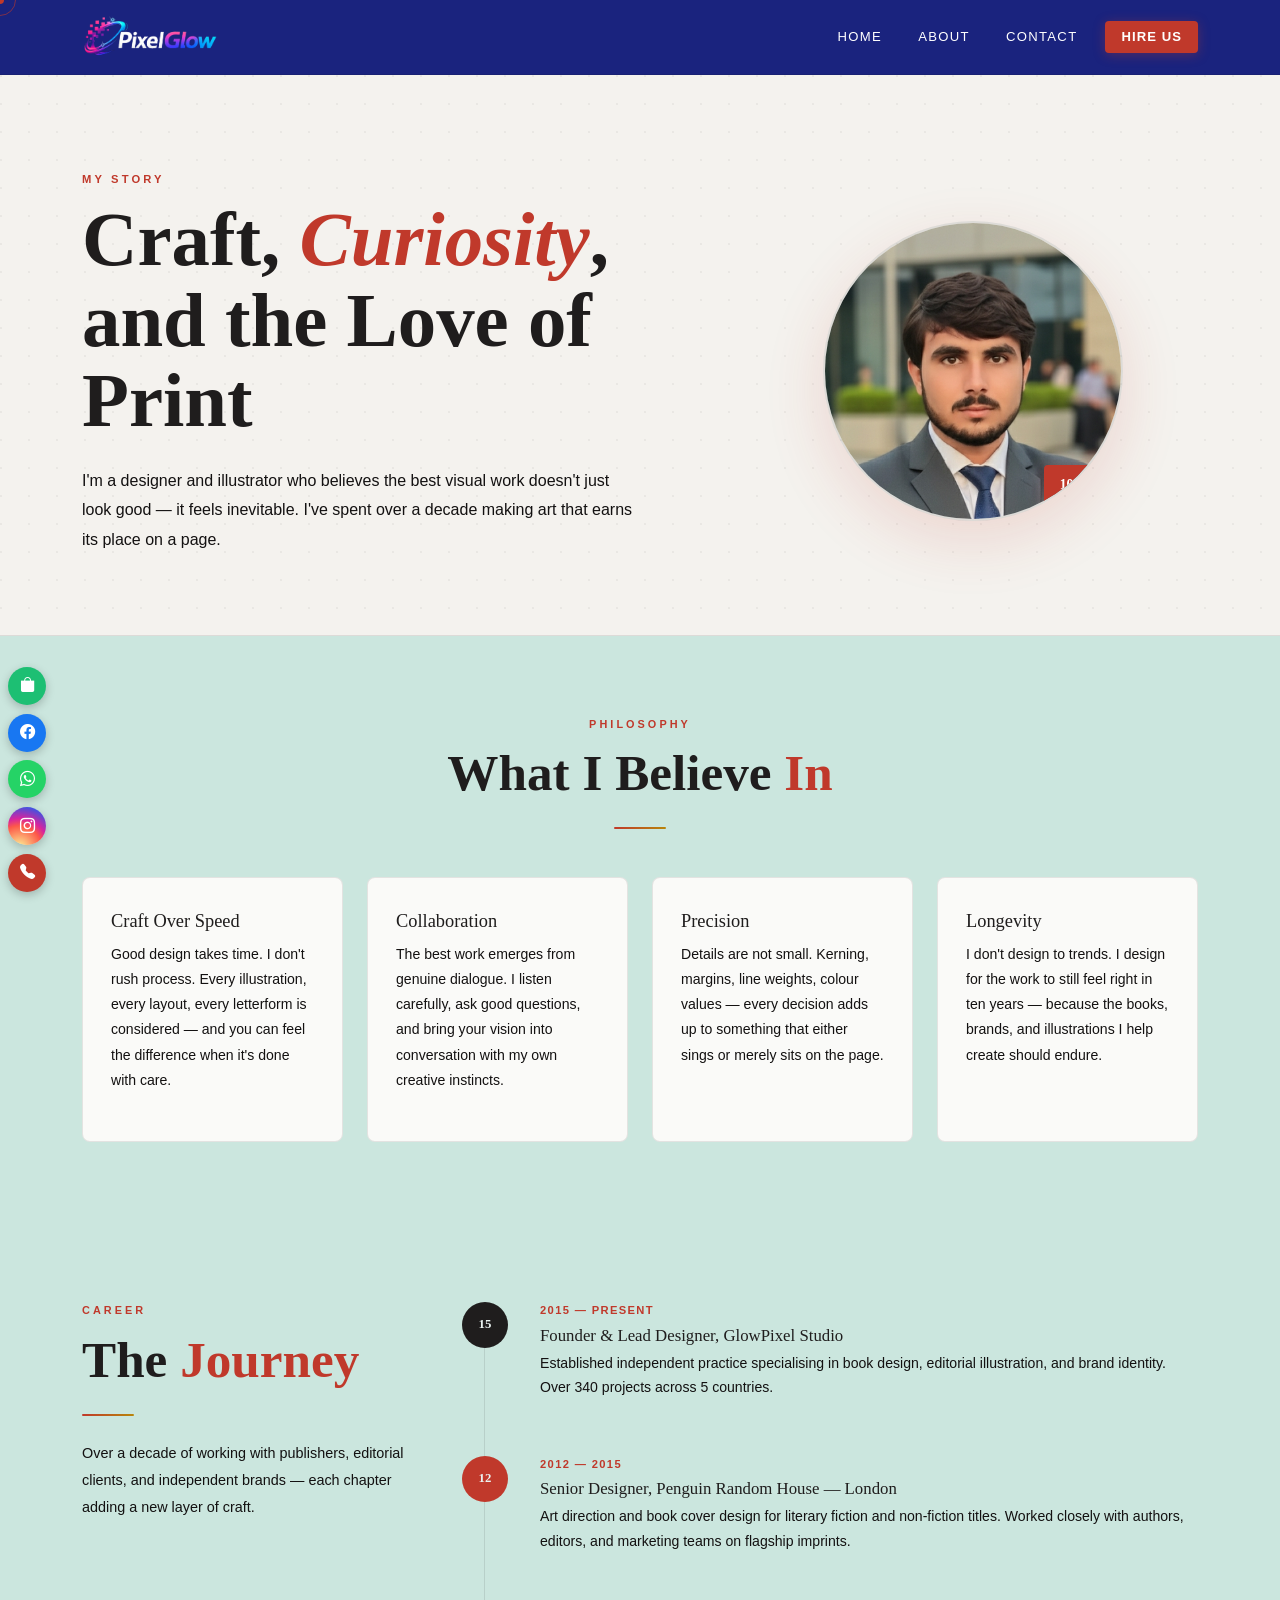
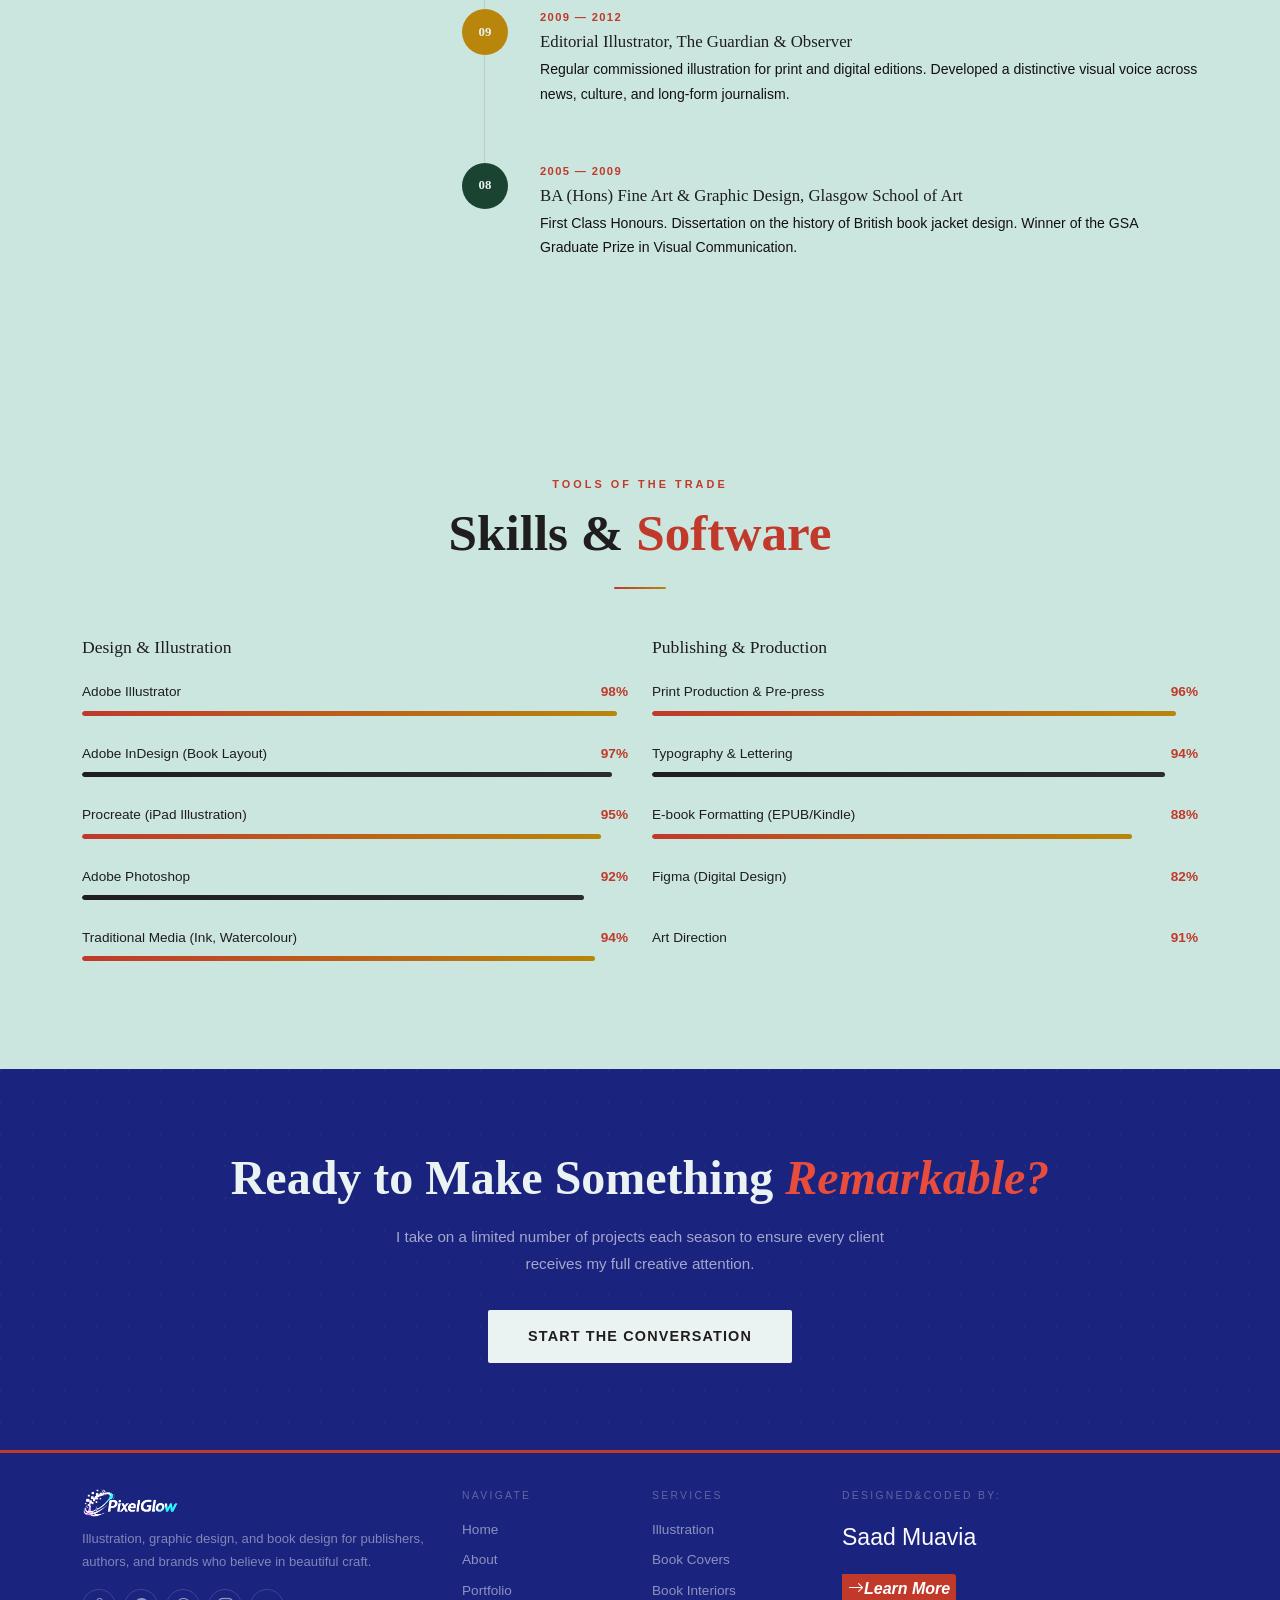
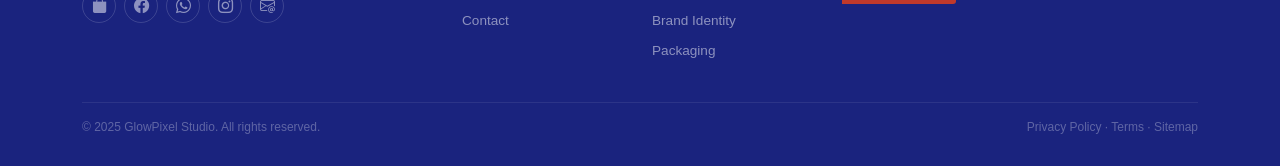
==== html/about.html @ 3fc1ac42 "final links" ====
<!DOCTYPE html>
<html lang="en">
  <head>
  <meta charset="UTF-8" />
  <meta name="viewport" content="width=device-width, initial-scale=1.0" />

  <!-- Primary SEO -->
  <title>GlowPixel — Graphic Designer & Book Designer | Fiverr & Freelance</title>
  <meta name="description" content="Professional graphic designer and book designer specialising in editorial illustration, brand identity, and book layouts. Available on Fiverr. Contact via WhatsApp or Instagram." />
  <meta name="keywords" content="graphic designer, book designer, editorial illustration, brand identity, fiverr designer, book layout, cover design, freelance designer" />
  <meta name="robots" content="index, follow" />
  <meta name="author" content="GlowPixel" />
  <link rel="canonical" href="https://yoursite.com/" />

  <!-- Open Graph (Facebook, WhatsApp link preview) -->
  <meta property="og:type" content="website" />
  <meta property="og:url" content="https://yoursite.com/" />
  <meta property="og:title" content="GlowPixel — Graphic Designer & Book Designer" />
  <meta property="og:description" content="Professional graphic designer and book designer. Editorial illustration, brand identity, and book layouts. Available on Fiverr." />
  <meta property="og:image" content="https://yoursite.com/assets/og-cover.jpg" />
  <meta property="og:image:width" content="1200" />
  <meta property="og:image:height" content="630" />
  <meta property="og:site_name" content="GlowPixel" />
  <meta property="og:locale" content="en_US" />

  <!-- Twitter Card -->
  <meta name="twitter:card" content="summary_large_image" />
  <meta name="twitter:title" content="GlowPixel — Graphic Designer & Book Designer" />
  <meta name="twitter:description" content="Professional graphic designer and book designer. Editorial illustration, brand identity, and book layouts." />
  <meta name="twitter:image" content="https://yoursite.com/assets/og-cover.jpg" />

  <!-- Schema.org Structured Data (Google rich results) -->
  <script type="application/ld+json">
  {
    "@context": "https://schema.org",
    "@type": "ProfessionalService",
    "name": "GlowPixel",
    "description": "Professional graphic designer and book designer specialising in editorial illustration, brand identity, and book layouts.",
    "url": "https://yoursite.com",
    "image": "https://pixelglow.pk/images/logo.png",
    "priceRange": "$$",
    "contactPoint": [
      {
        "@type": "ContactPoint",
        "contactType": "customer support",
        "email": "your@gmail.com",
        "availableLanguage": "English"
      }
    ],
    "sameAs": [
      "https://www.facebook.com/share/1E2JKWezAz/",
      "https://www.instagram.com/pixel_glow72?igsh=eGMzNWhwYndlb2x1",
      "https://www.fiverr.com/s/pd7oVdY"
    ]
  }
  </script>

  
  <!-- Security Headers -->
  <meta http-equiv="Content-Security-Policy" content="default-src 'self'; script-src 'self' 'unsafe-inline' https://cdn.jsdelivr.net https://unpkg.com; style-src 'self' 'unsafe-inline' https://cdn.jsdelivr.net https://unpkg.com https://fonts.googleapis.com; font-src 'self' https://fonts.gstatic.com https://cdn.jsdelivr.net; img-src 'self' data:; connect-src 'self'; frame-ancestors 'none';"/>
  <meta http-equiv="X-Content-Type-Options" content="nosniff"/>
  <meta http-equiv="X-Frame-Options" content="DENY"/>
  <meta http-equiv="Referrer-Policy" content="strict-origin-when-cross-origin"/>
  <!-- Bootstrap 5 -->
  <link href="https://cdn.jsdelivr.net/npm/bootstrap@5.3.3/dist/css/bootstrap.min.css" rel="stylesheet"/>
  <!-- AOS -->
  <link href="https://unpkg.com/aos@2.3.4/dist/aos.css" rel="stylesheet"/>
  <!-- Google Fonts -->
  <link href="https://fonts.googleapis.com/css2?family=Playfair+Display:ital,wght@0,400;0,700;0,900;1,400;1,700&family=DM+Serif+Display:ital@0;1&family=Inter:wght@300;400;500;600&display=swap" rel="stylesheet"/>
  <!-- Bootstrap Icons -->
  <link href="https://cdn.jsdelivr.net/npm/bootstrap-icons@1.11.3/font/bootstrap-icons.css" rel="stylesheet"/>
  <!-- GlowPixel Styles -->
  <link rel="stylesheet" href="../css/style.css"/>
</head>
<body>

<div class="scroll-progress" id="scrollProgress"></div>
<div class="cursor" id="cursor"></div>
<div class="cursor-ring" id="cursorRing"></div>

<!-- NAVBAR -->
<nav class="navbar navbar-expand-lg">
  <div class="container">
    <a class="navbar-brand" href="../index.html">
      <img src="../images/logo.png" alt="GlowPixel Logo"/>
      
    </a>
    <button class="navbar-toggler border-0" type="button" data-bs-toggle="collapse" data-bs-target="#navMenu">
     <span style="color:white;font-size:1.4rem;background-color:red;border-radius:100px;padding:4px 8px;display:inline-flex;align-items:center;"><i class="bi bi-list"></i></span>
    </button>
    <div class="collapse navbar-collapse" id="navMenu">
      <ul class="navbar-nav ms-auto align-items-center gap-1">
        <li class="nav-item"><a class="nav-link" href="../index.html">Home</a></li>
        <li class="nav-item"><a class="nav-link" href="about.html">About</a></li>
        <li class="nav-item"><a class="nav-link" href="contact.html">Contact</a></li>
        <li class="nav-item ms-2"><a class="nav-link nav-cta" href="contact.html">Hire Us</a></li>
      </ul>
    </div>
  </div>
</nav>

<!-- PAGE HERO -->
<div class="page-hero">
  <div class="page-hero-texture"></div>
  <div class="container position-relative">
    <div class="row align-items-center gy-4">
      <div class="col-lg-7" data-aos="fade-right">
        <p class="page-hero-eyebrow">My Story</p>
        <h1 class="page-hero-title mb-4">
          Craft, <em>Curiosity</em>,<br>and the Love of Print
        </h1>
        <p class="page-hero-sub">
          I'm a designer and illustrator who believes the best visual work doesn't just look good — it feels inevitable. I've spent over a decade making art that earns its place on a page.
        </p>
      </div>
      <div class="col-lg-5 d-flex justify-content-center" data-aos="fade-left">
        <div style="width:300px;height:300px;border-radius:50%;overflow:hidden;border:2px solid var(--border);position:relative;box-shadow:0 20px 60px rgba(192,57,43,.15);">
          <img src="../images/founder.jpeg" alt="Portrait of the GlowPixel founder" style="width:100%;height:100%;object-fit:cover;"/>
          <div style="position:absolute;bottom:14px;right:-12px;background:var(--red-vivid);color:#fff;padding:.6rem 1rem;border-radius:4px;font-family:'Playfair Display',serif;font-weight:700;font-size:.85rem;box-shadow:0 4px 20px rgba(192,57,43,.25);">
            10+ Years
          </div>
        </div>
      </div>
    </div>
  </div>
</div>


<!-- CORE VALUES -->
<section style="padding:5rem 0;background:var(--paper-tint);">
  <div class="container">
    <div class="text-center mb-5" data-aos="fade-up">
      <p class="section-eyebrow">Philosophy</p>
      <h2 class="section-title">What I Believe <span>In</span></h2>
      <div class="divider-line mx-auto"></div>
    </div>
    <div class="row g-4">
      <div class="col-md-6 col-lg-3" data-aos="fade-up" data-aos-delay="0">
        <div class="values-card">
         
          <h4>Craft Over Speed</h4>
          <p>Good design takes time. I don't rush process. Every illustration, every layout, every letterform is considered — and you can feel the difference when it's done with care.</p>
        </div>
      </div>
      <div class="col-md-6 col-lg-3" data-aos="fade-up" data-aos-delay="100">
        <div class="values-card">
         
          <h4>Collaboration</h4>
          <p>The best work emerges from genuine dialogue. I listen carefully, ask good questions, and bring your vision into conversation with my own creative instincts.</p>
        </div>
      </div>
      <div class="col-md-6 col-lg-3" data-aos="fade-up" data-aos-delay="200">
        <div class="values-card">
        
          <h4>Precision</h4>
          <p>Details are not small. Kerning, margins, line weights, colour values — every decision adds up to something that either sings or merely sits on the page.</p>
        </div>
      </div>
      <div class="col-md-6 col-lg-3" data-aos="fade-up" data-aos-delay="300">
        <div class="values-card">
         
          <h4>Longevity</h4>
          <p>I don't design to trends. I design for the work to still feel right in ten years — because the books, brands, and illustrations I help create should endure.</p>
        </div>
      </div>
    </div>
  </div>
</section>

<!-- CAREER TIMELINE -->
<section style="padding:5rem 0;background:var(--paper);">
  <div class="container">
    <div class="row">
      <div class="col-lg-4 mb-5 mb-lg-0" data-aos="fade-right">
        <p class="section-eyebrow">Career</p>
        <h2 class="section-title">The <span>Journey</span></h2>
        <div class="divider-line"></div>
        <p style="color:var(--muted);line-height:1.9;font-size:.9rem;">
          Over a decade of working with publishers, editorial clients, and independent brands — each chapter adding a new layer of craft.
        </p>
      </div>
      <div class="col-lg-8" data-aos="fade-left">
        <div class="timeline-item">
          <div class="timeline-dot">15</div>
          <div class="timeline-content">
            <div class="timeline-year">2015 — Present</div>
            <h5>Founder & Lead Designer, GlowPixel Studio</h5>
            <p>Established independent practice specialising in book design, editorial illustration, and brand identity. Over 340 projects across 5 countries.</p>
          </div>
        </div>
        <div class="timeline-item">
          <div class="timeline-dot" style="background:var(--red-vivid);">12</div>
          <div class="timeline-content">
            <div class="timeline-year">2012 — 2015</div>
            <h5>Senior Designer, Penguin Random House — London</h5>
            <p>Art direction and book cover design for literary fiction and non-fiction titles. Worked closely with authors, editors, and marketing teams on flagship imprints.</p>
          </div>
        </div>
        <div class="timeline-item">
          <div class="timeline-dot" style="background:var(--gold);">09</div>
          <div class="timeline-content">
            <div class="timeline-year">2009 — 2012</div>
            <h5>Editorial Illustrator, The Guardian & Observer</h5>
            <p>Regular commissioned illustration for print and digital editions. Developed a distinctive visual voice across news, culture, and long-form journalism.</p>
          </div>
        </div>
        <div class="timeline-item">
          <div class="timeline-dot" style="background:#1B4332;">08</div>
          <div class="timeline-content">
            <div class="timeline-year">2005 — 2009</div>
            <h5>BA (Hons) Fine Art & Graphic Design, Glasgow School of Art</h5>
            <p>First Class Honours. Dissertation on the history of British book jacket design. Winner of the GSA Graduate Prize in Visual Communication.</p>
          </div>
        </div>
      </div>
    </div>
  </div>
</section>

<!-- TOOLS & SOFTWARE -->
<section style="padding:5rem 0;background:var(--paper-tint);">
  <div class="container">
    <div class="text-center mb-5" data-aos="fade-up">
      <p class="section-eyebrow">Tools of the Trade</p>
      <h2 class="section-title">Skills & <span>Software</span></h2>
      <div class="divider-line mx-auto"></div>
    </div>
    <div class="row gy-5">
      <div class="col-lg-6" data-aos="fade-right">
        <h5 style="font-family:'Playfair Display',serif;color:var(--ink);margin-bottom:1.5rem;font-size:1.1rem;">Design & Illustration</h5>
        <div class="skill-row">
          <div class="skill-label"><span>Adobe Illustrator</span><span>98%</span></div>
          <div class="skill-track"><div class="skill-fill red" data-width="98"></div></div>
        </div>
        <div class="skill-row">
          <div class="skill-label"><span>Adobe InDesign (Book Layout)</span><span>97%</span></div>
          <div class="skill-track"><div class="skill-fill" data-width="97"></div></div>
        </div>
        <div class="skill-row">
          <div class="skill-label"><span>Procreate (iPad Illustration)</span><span>95%</span></div>
          <div class="skill-track"><div class="skill-fill red" data-width="95"></div></div>
        </div>
        <div class="skill-row">
          <div class="skill-label"><span>Adobe Photoshop</span><span>92%</span></div>
          <div class="skill-track"><div class="skill-fill" data-width="92"></div></div>
        </div>
        <div class="skill-row">
          <div class="skill-label"><span>Traditional Media (Ink, Watercolour)</span><span>94%</span></div>
          <div class="skill-track"><div class="skill-fill red" data-width="94"></div></div>
        </div>
      </div>
      <div class="col-lg-6" data-aos="fade-left">
        <h5 style="font-family:'Playfair Display',serif;color:var(--ink);margin-bottom:1.5rem;font-size:1.1rem;">Publishing & Production</h5>
        <div class="skill-row">
          <div class="skill-label"><span>Print Production & Pre-press</span><span>96%</span></div>
          <div class="skill-track"><div class="skill-fill red" data-width="96"></div></div>
        </div>
        <div class="skill-row">
          <div class="skill-label"><span>Typography & Lettering</span><span>94%</span></div>
          <div class="skill-track"><div class="skill-fill" data-width="94"></div></div>
        </div>
        <div class="skill-row">
          <div class="skill-label"><span>E-book Formatting (EPUB/Kindle)</span><span>88%</span></div>
          <div class="skill-track"><div class="skill-fill red" data-width="88"></div></div>
        </div>
        <div class="skill-row">
          <div class="skill-label"><span>Figma (Digital Design)</span><span>82%</span></div>
          <div class="skill-track"><div class="skill-fill" data-width="82"></div></div>
        </div>
        <div class="skill-row">
          <div class="skill-label"><span>Art Direction</span><span>91%</span></div>
          <div class="skill-track"><div class="skill-fill red" data-width="91"></div></div>
        </div>
      </div>
    </div>
  </div>
</section>



<!-- CTA -->
<div id="cta-band" data-aos="fade-in">
  <div class="container position-relative">
    <h2 class="cta-title mb-3">Ready to Make Something <em>Remarkable?</em></h2>
    <p style="color:rgba(255,255,255,.6);max-width:500px;margin:0 auto 2rem;font-size:.95rem;line-height:1.8;">I take on a limited number of projects each season to ensure every client receives my full creative attention.</p>
    <a href="contact.html" class="btn-cta-white">Start the Conversation</a>
  </div>
</div>

 <!-- FOOTER -->
<footer>
  <div class="container">
    <div class="row gy-5">
      <div class="col-lg-4">
        <div class="footer-brand">
          <img src="../images/logo.png" alt="GlowPixel"/>
          <span style="font-family:'Playfair Display',serif;font-size:1.4rem;color:var(--paper);"></span>
        </div>
        <p class="footer-desc">Illustration, graphic design, and book design for publishers, authors, and brands who believe in beautiful craft.</p>
        <div class="d-flex gap-2 mt-3 flex-wrap">
          <a href="https://www.fiverr.com/s/pd7oVdY" class="social-link" title="Fiverr" target="_blank" rel="noopener"><i class="bi bi-bag-fill"></i></a>
          <a href="https://www.facebook.com/share/1E2JKWezAz/" class="social-link" title="Facebook" target="_blank" rel="noopener"><i class="bi bi-facebook"></i></a>
          <a href="https://wa.me/message/KM3ZIR6MPZVJK1" class="social-link" title="WhatsApp" target="_blank" rel="noopener"><i class="bi bi-whatsapp"></i></a>
          <a href="https://www.instagram.com/pixel_glow72?igsh=eGMzNWhwYndlb2x1" class="social-link" title="Instagram" target="_blank" rel="noopener"><i class="bi bi-instagram"></i></a>
          <a href="mailto:pixelglow72@gmail.com" class="social-link" title="Gmail"><i class="bi bi-envelope-at"></i></a>
        </div>
      </div>
      <div class="col-6 col-lg-2">
        <div class="footer-heading">Navigate</div>
        <ul class="footer-links">
          <li><a href="../index.html">Home</a></li>
          <li><a href="/html/about.html">About</a></li>
          <li><a href="../index.html#portfolio">Portfolio</a></li>
          <li><a href="/html/contact.html">Contact</a></li>
        </ul>
      </div>
      <div class="col-6 col-lg-2">
        <div class="footer-heading">Services</div>
        <ul class="footer-links">
          <li><a href="#">Illustration</a></li>
          <li><a href="#">Book Covers</a></li>
          <li><a href="#">Book Interiors</a></li>
          <li><a href="#">Brand Identity</a></li>
          <li><a href="#">Packaging</a></li>
        </ul>
      </div>
       <div class="col-lg-4">
        <div class="footer-heading ">Designed&Coded By:</div>
        <p style="font-size:23px;color:rgba(255, 255, 255, 0.979);line-height:1.8;margin-bottom:1rem;">Saad Muavia</p>
        <div style="display:flex;gap:.5rem;">
         
          <button style="background:var(--red-vivid);border:none;padding:3px 6px;border-radius:0 3px 3px 0;cursor:pointer;font-weight:600;transition:background .2s;" onmouseover="this.style.background='#E74C3C'" onmouseout="this.style.background='var(--red-vivid)'">
            <a href="https://saadmuavia-dev.github.io/Portofolio/" target="_blank" style="text-decoration: none; color: white;"><i class="bi bi-arrow-right">Learn More</i></a>
          </button>
        </div>
      </div>
    </div>
    <div class="footer-bottom">
      <p>© 2025 GlowPixel Studio. All rights reserved.</p>
   <a href="/html/privacy-policy.html" target="_parent" style="text-decoration: none;">   <p>Privacy Policy · Terms · Sitemap</p></a>
    </div>
  </div>
</footer>

<a href="#" id="back-top"><i class="bi bi-chevron-up"></i></a>

<script src="https://cdn.jsdelivr.net/npm/bootstrap@5.3.3/dist/js/bootstrap.bundle.min.js"></script>
<script src="https://unpkg.com/aos@2.3.4/dist/aos.js"></script>
<script src="../js/main.js"></script>
<!-- ===== FIXED SOCIAL BAR ===== -->
<div class="social-bar ">
  <a href="https://www.fiverr.com/s/pd7oVdY" class="sb-fiverr" title="Fiverr" target="_blank" rel="noopener"><i class="bi bi-bag-fill"></i></a>
  <a href="https://www.facebook.com/share/1E2JKWezAz/" class="sb-facebook" title="Facebook" target="_blank" rel="noopener"><i class="bi bi-facebook"></i></a>
  <a href="https://wa.me/message/KM3ZIR6MPZVJK1" class="sb-whatsapp" title="WhatsApp" target="_blank" rel="noopener"><i class="bi bi-whatsapp"></i></a>
  <a href="https://www.instagram.com/pixel_glow72?igsh=eGMzNWhwYndlb2x1" class="sb-instagram" title="Instagram" target="_blank" rel="noopener"><i class="bi bi-instagram"></i></a>
  <a href="tel:+923087800730" class="sb-call" title="Call: +92 308 7800 730"><i class="bi bi-telephone-fill"></i></a>
</div>

</body>
</html>
---- css/style.css ----
/* ============================================================
   GlowPixel — style.css
   Illustrator, Graphic Designer & Book Designer Portfolio
   ============================================================ */

:root {
  --ink:          #1f1d1d;
  --ink-soft:     #2C2C2C;
  --paper:        #eaf3f1;
  --paper-warm:   #FAFAF8;
  --paper-tint:   #F4F2EE;
  --paper-mid:    #cbe6de;
  --red-vivid:    #C0392B;
  --red-light:    #E74C3C;
  --gold:         #B8860B;
  --gold-light:   #D4A017;
  --blue-deep:    #1A237E;
  --blue-bright:  #2979FF;
  --green-dark:   #1B4332;
  --green-mid:    #2D6A4F;
  --muted:        #131111;
  --muted-light:  #9A9A9A;
  --border:       rgba(26,26,26,0.1);
  --border-med:   rgba(26,26,26,0.18);
  --white:        #FFFFFF;
}

*, *::before, *::after { box-sizing: border-box; margin: 0; padding: 0; }
html { scroll-behavior: smooth; }

body {
  font-family: 'Inter', sans-serif;
  
  color: var(--ink);
  overflow-x: hidden;
}



/* ── NAV ── */
nav.navbar {
  background: var(--blue-deep) !important;
  padding: .6rem 2rem;
  border-bottom: 1px solid var(--border);
  position: sticky; top: 0; z-index: 1050;
  backdrop-filter: blur(10px);
}

.navbar-brand img {
  height: 45px;
  width: auto;
  
  
}

.navbar .nav-link {
  color: white !important;
  font-size: .82rem;
  letter-spacing: .1em;
  text-transform: uppercase;
  font-weight: 500;
  padding: .4rem 1rem !important;
  position: relative;
  transition: color .25s;
}
.navbar .nav-link::after {
  content: '';
  position: absolute; bottom: 0; left: 50%;
  width: 0; height: 1.5px;
  background: var(--red-vivid);
  transform: translateX(-50%);
  transition: width .3s;
}
.navbar .nav-link:hover { color: var(--ink) !important; }
.navbar .nav-link:hover::after { width: 60%; }
.nav-cta {
  background: var(--red-vivid) !important;
  color: #fff !important;
  border-radius: 4px;
  padding: .45rem 1.4rem !important;
  font-weight: 700 !important;
  letter-spacing: .08em !important;
  box-shadow: 0 2px 12px rgba(192,57,43,.35) !important;
  transition: background .25s, transform .2s, box-shadow .25s !important;
}
.nav-cta:hover {
  background: #a93226 !important;
  color: #fff !important;
  transform: translateY(-2px);
  box-shadow: 0 6px 20px rgba(192,57,43,.5) !important;
}
.nav-cta::after { display: none !important; }

/* ── HERO ── */
#hero {
  min-height: 100vh;
  background: var(--paper-warm);
  display: flex; align-items: center;
  position: relative; overflow: hidden;
  padding: 0;
}
#heroCarousel, #heroCarousel .carousel-inner, #heroCarousel .carousel-item, .hero-slide {
  height: 100vh;
  width: 100%;
}
.hero-slide { display:flex; align-items:center; }
.portfolio-item { position: relative; overflow: hidden; height: 320px; border-radius: 10px; }
.portfolio-item img.portfolio-mock { position:absolute;}
.hero-texture {
  position: absolute; inset: 0;
  background-image:
    radial-gradient(circle at 1px 1px, rgba(26,26,26,.06) 1px, transparent 0);
  background-size: 32px 32px;
  pointer-events: none;
}
.hero-blob {
  position: absolute;
  border-radius: 50%;
  filter: blur(100px);
  opacity: .12;
  animation: blobPulse 10s ease-in-out infinite alternate;
}
.blob-red  { width:500px;height:500px;background:var(--red-vivid); top:-120px; right:-60px; }
.blob-gold { width:380px;height:380px;background:var(--gold); bottom:-60px; left:-60px; animation-delay:-5s; }
@keyframes blobPulse { from{transform:scale(1) rotate(0)} to{transform:scale(1.1) rotate(10deg)} }

.hero-eyebrow {
  font-size: .72rem; letter-spacing: .28em; text-transform: uppercase;
  color: var(--red-vivid); font-weight: 700;
}
.hero-title {
  font-family: 'Playfair Display', serif;
  font-size: clamp(3rem, 7vw, 6.5rem);
  font-weight: 900;
  line-height: 1.0;
  color: var(--ink);
}
.hero-title em { font-style: italic; color: var(--red-vivid); }
.hero-title .stroke-text {
  -webkit-text-stroke: 2px var(--ink);
  color: transparent;
}
.hero-sub {
  font-size: 1.05rem; color: var(--muted);
  font-weight: 300; line-height: 1.85; max-width: 480px;
}
.btn-hero-primary {
  background: var(--ink); color: var(--paper);
  border: none; border-radius: 2px;
  padding: .9rem 2.2rem; font-size: .9rem; font-weight: 600;
  letter-spacing: .06em;
  position: relative; overflow: hidden;
  transition: transform .25s, box-shadow .25s, background .25s;
  text-decoration: none; display: inline-block;
  text-transform: uppercase;
}
.btn-hero-primary:hover { background: var(--red-vivid); transform:translateY(-3px); box-shadow:0 12px 40px rgba(192,57,43,.25); color: var(--paper); }
.btn-hero-outline {
  background: transparent; color: var(--ink);
  border: 1.5px solid var(--border-med); border-radius: 2px;
  padding: .9rem 2.2rem; font-size: .9rem; font-weight: 500;
  transition: border-color .25s, color .25s, transform .25s;
  text-decoration: none; display: inline-block;
  text-transform: uppercase; letter-spacing: .06em;
}
.btn-hero-outline:hover { border-color:var(--red-vivid); color:var(--red-vivid); transform:translateY(-3px); }

/* Book stack animation */
.book-stack {
  position: relative; width: 320px; height: 380px;
  margin: auto;
}
.book {
  position: absolute; left: 0; right: 0;
  height: 55px; border-radius: 4px 12px 12px 4px;
  transform-origin: left center;
  animation: bookFloat 6s ease-in-out infinite;
  box-shadow: 4px 4px 20px rgba(0,0,0,.12);
}
.book::before {
  content: '';
  position: absolute; left: 0; top: 0; bottom: 0;
  width: 18px;
  border-radius: 4px 0 0 4px;
  background: rgba(0,0,0,.18);
}
.book:nth-child(1){background:linear-gradient(135deg,#C0392B,#E74C3C);bottom:0;animation-delay:0s;}
.book:nth-child(2){background:linear-gradient(135deg,#1A237E,#2979FF);bottom:65px;width:88%;animation-delay:-.8s;}
.book:nth-child(3){background:linear-gradient(135deg,#1B4332,#2D6A4F);bottom:130px;width:94%;animation-delay:-1.6s;}
.book:nth-child(4){background:linear-gradient(135deg,#7B1FA2,#AB47BC);bottom:195px;width:80%;animation-delay:-2.4s;}
.book:nth-child(5){background:linear-gradient(135deg,#B8860B,#D4A017);bottom:260px;width:90%;animation-delay:-3.2s;}
.book:nth-child(6){background:linear-gradient(135deg,#1A1A1A,#3A3A3A);bottom:325px;width:75%;animation-delay:-4s;}
@keyframes bookFloat {
  0%,100%{transform:translateX(0) rotate(0deg)}
  25%{transform:translateX(8px) rotate(1deg)}
  75%{transform:translateX(-5px) rotate(-.5deg)}
}
.book-spine-label {
  position: absolute; top: 50%; left: 24px;
  transform: translateY(-50%);
  font-family: 'Playfair Display', serif;
  font-size: .62rem; font-weight: 700;
  color: rgba(255,255,255,.85);
  letter-spacing: .1em; text-transform: uppercase;
  white-space: nowrap;
}

/* ── MARQUEE ── */
.marquee-strip {
  background: var(--ink);
  overflow: hidden; padding: .85rem 0;
  white-space: nowrap;
}
.marquee-inner {
  display: inline-flex; gap: 3rem;
  animation: marquee 25s linear infinite;
}
.marquee-inner span {
  font-family: 'Playfair Display', serif;
  font-style: italic; font-size: 1.05rem;
  color: rgba(255,255,255,.75);
}
.marquee-inner .dot { color: var(--red-vivid); font-style: normal; }
@keyframes marquee { from{transform:translateX(0)} to{transform:translateX(-50%)} }

/* ── SECTIONS common ── */
section { padding: 7rem 0; }
.section-eyebrow {
  font-size: .68rem; letter-spacing: .28em;
  text-transform: uppercase; font-weight: 700;
  color: var(--red-vivid); margin-bottom: .75rem;
}
.section-title {
  font-family: 'Playfair Display', serif;
  font-size: clamp(2rem, 4vw, 3.2rem); font-weight: 700;
  color: var(--ink); line-height: 1.15;
}
.section-title span { color: var(--red-vivid); }
.divider-line {
  width: 52px; height: 2px;
  background: linear-gradient(90deg,var(--red-vivid),var(--gold));
  margin: 1.5rem 0; border-radius: 2px;
}

/* ── ABOUT ── */
#about { background: var(--paper-tint); }
.stat-card {
  background: var(--paper);
  border: 1px solid var(--border);
  border-radius: 6px; padding: 2rem 1.5rem;
  text-align: center;
  transition: transform .3s, border-color .3s, box-shadow .3s;
}
.stat-card:hover {
  transform: translateY(-6px);
  border-color: var(--red-vivid);
  box-shadow: 0 12px 40px rgba(192,57,43,.1);
}
.stat-num {
  font-family: 'Playfair Display', serif;
  font-size: 3.5rem; 
  font-weight: 900;
  line-height: 1;
  background: linear-gradient(135deg, var(--red-vivid), var(--gold));
  background-clip: text;
  -webkit-background-clip: text; 
  color: transparent;
  -webkit-text-fill-color: transparent;
}
.stat-label { font-size: .75rem; letter-spacing: .15em; text-transform: uppercase; color: var(--muted); margin-top: .5rem; }
.about-img-wrap {
  position: relative; border-radius: 8px; overflow: visible;
}
.about-img-wrap img { width: 100%; display: block; border-radius: 8px; }
.about-img-badge {
  position: absolute; bottom: 24px; right: -20px;
  background: var(--red-vivid);
  color: var(--white);
  padding: 1rem 1.4rem; border-radius: 6px;
  box-shadow: 0 8px 30px rgba(0,0,0,.15);
}
.about-img-badge strong { font-family: 'Playfair Display', serif; font-size: 1.5rem; display: block; line-height: 1; }
.about-img-badge span { font-size: .72rem; letter-spacing: .1em; opacity: .9; }

/* ── SERVICES ── */
#services { background: var(--paper); }
.service-card {
  background: var(--paper-warm);
  border: 1px solid var(--border);
  border-radius: 8px; padding: 2.5rem 2rem;
  height: 100%;
  position: relative; overflow: hidden;
  transition: transform .35s, border-color .35s, box-shadow .35s;
}
.service-card::before {
  content: '';
  position: absolute; inset: 0;
  background: linear-gradient(135deg,var(--red-vivid) 0%,transparent 60%);
  opacity: 0;
  transition: opacity .4s;
}
.service-card:hover { transform: translateY(-8px); border-color: var(--red-vivid); box-shadow: 0 20px 60px rgba(192,57,43,.12); }
.service-card:hover::before { opacity: .04; }
.service-icon {
  width: 52px; height: 52px; border-radius: 10px;
  background: var(--ink);
  display: flex; align-items: center; justify-content: center;
  font-size: 1.3rem; color: var(--paper);
  margin-bottom: 1.5rem;
  transition: transform .3s;
}
.service-card:hover .service-icon { transform: rotate(-8deg) scale(1.1); }
.service-card h4 {
  font-family: 'Playfair Display', serif;
  font-size: 1.2rem; color: var(--ink); margin-bottom: .75rem;
}
.service-card p { font-size: .9rem; line-height: 1.8; color: var(--muted); }
.service-tag {
  display: inline-block; margin-top: 1.25rem;
  font-size: .68rem; letter-spacing: .15em; text-transform: uppercase;
  color: var(--red-vivid); font-weight: 700;
}

/* ── PROCESS ── */
#process { background: var(--paper); }
.process-step {
  display: flex; gap: 1.5rem; align-items: flex-start;
  padding: 2rem; border-radius: 8px;
  border: 1px solid var(--border);
  background: var(--paper-warm);
  transition: border-color .3s, transform .3s, box-shadow .3s;
}
.process-step:hover { border-color: var(--red-vivid); transform: translateX(8px); box-shadow: 0 8px 30px rgba(192,57,43,.08); }
.step-num {
  font-family: 'Playfair Display', serif;
  font-size: 3rem; font-weight: 900; line-height: 1;
  color: transparent;
  -webkit-text-stroke: 1.5px var(--red-vivid);
  flex-shrink: 0; width: 60px;
}
.step-content h4 { font-family: 'Playfair Display', serif; font-size: 1.15rem; color: var(--ink); margin-bottom: .5rem; }
.step-content p { font-size: .9rem; line-height: 1.8; color: var(--muted); }

/* ── TESTIMONIALS ── */
#testimonials { background: var(--paper-tint); }
.testi-card {
  background: var(--paper);
  border: 1px solid var(--border);
  border-radius: 10px; padding: 2rem;
  height: 100%;
  transition: border-color .3s, transform .3s, box-shadow .3s;
}
.testi-card:hover { border-color: var(--red-vivid); transform: translateY(-4px); box-shadow: 0 12px 40px rgba(192,57,43,.1); }
.testi-author { display: flex; gap: 1rem; align-items: center; margin-top: 1.5rem; }
.testi-avatar {
  width: 70px; height: 70px; 
 
  display: flex; align-items: center; justify-content: center;
  font-family: 'Playfair Display', serif; font-weight: 700; font-size: 1.1rem; color: var(--white);
  flex-shrink: 0;
}
.testi-avatar img{
  width: 100%; border-radius: 100%; height: 100%;
}
.testi-name { font-weight: 600; font-size: .92rem; color: var(--ink); }
.testi-role { font-size: .75rem; color: var(--muted); letter-spacing: .06em; }
.testi-text { font-size: .9rem; line-height: 1.8; color: var(--muted); font-style: italic; }
.stars { color: var(--gold); font-size: .85rem; margin-bottom: .75rem; }

/* ── SKILLS BARS ── */
#skills { background: var(--paper); }
.skill-row { margin-bottom: 1.75rem; }
.skill-label { display: flex; justify-content: space-between; margin-bottom: .5rem; font-size: .85rem; }
.skill-label span:first-child { color: var(--ink); font-weight: 500; }
.skill-label span:last-child { color: var(--red-vivid); font-weight: 700; }
.skill-track {
  height: 5px; background: var(--paper-mid);
  border-radius: 3px; overflow: hidden;
}
.skill-fill {
  height: 100%; border-radius: 3px;
  background: linear-gradient(90deg,var(--ink),var(--ink-soft));
  width: 0; transition: width 1.4s cubic-bezier(.22,1,.36,1);
}
.skill-fill.red { background: linear-gradient(90deg,var(--red-vivid),var(--gold)); }

/* ── CTA BAND ── */
#cta-band {
  background: var(--blue-deep);
  padding: 5rem 0; text-align: center;
  position: relative; overflow: hidden;
}
#cta-band::before {
  content: '';
  position: absolute; inset: 0;
  background-image: radial-gradient(circle at 1px 1px, rgba(255,255,255,.04) 1px, transparent 0);
  background-size: 32px 32px;
}
.cta-title { font-family: 'Playfair Display', serif; font-size: clamp(2rem,4vw,3rem); color: var(--paper); font-weight: 900; }
.cta-title em { color: var(--red-light); }
.btn-cta-white {
  background: var(--paper); color: var(--ink);
  border: none; border-radius: 2px; padding: 1rem 2.5rem;
  font-weight: 700; font-size: .9rem; letter-spacing: .08em;
  text-transform: uppercase;
  transition: transform .25s, box-shadow .25s, background .25s;
  text-decoration: none; display: inline-block;
}
.btn-cta-white:hover { background: var(--red-vivid); color: var(--paper); transform: scale(1.05); box-shadow: 0 12px 40px rgba(0,0,0,.3); }

/* ── CONTACT ── */
#contact { background: var(--paper-warm); }
.contact-card {
  background: var(--paper);
  border: 1px solid var(--border);
  border-radius: 8px; padding: 2rem 1.5rem;
  text-align: center;
  transition: border-color .3s, transform .3s, box-shadow .3s;
}
.contact-card:hover { border-color: var(--red-vivid); transform: translateY(-4px); box-shadow: 0 10px 30px rgba(192,57,43,.1); }
.contact-icon { font-size: 1.8rem; margin-bottom: 1rem; color: var(--red-vivid); }
.contact-label { font-size: .68rem; letter-spacing: .22em; text-transform: uppercase; color: var(--muted); margin-bottom: .4rem; }
.contact-value { font-size: .92rem; color: var(--ink); font-weight: 600; }
.form-group { margin-bottom: 1.25rem; }
.form-control-dark {
  background: var(--paper);
  border: 1px solid var(--border-med);
  border-radius: 4px; color: var(--ink);
  padding: .85rem 1.1rem; width: 100%;
  font-size: .9rem; font-family: 'Inter', sans-serif;
  transition: border-color .25s, box-shadow .25s;
  outline: none;
}
.form-control-dark::placeholder { color: var(--muted-light); }
.form-control-dark:focus { border-color: var(--red-vivid); box-shadow: 0 0 0 3px rgba(192,57,43,.08); }
textarea.form-control-dark { resize: vertical; min-height: 130px; }
.btn-submit {
  background: var(--ink);
  color: var(--paper); border: none; border-radius: 4px;
  padding: .9rem 2.5rem; font-size: .9rem; font-weight: 600;
  width: 100%; cursor: pointer; letter-spacing: .06em; text-transform: uppercase;
  transition: background .3s, transform .2s;
}
.btn-submit:hover { background: var(--red-vivid); transform: translateY(-2px); }

/* ── FOOTER ── */
footer {
  background: var(--blue-deep);
  border-top: 3px solid var(--red-vivid);
  padding: 2.2rem 0 0;
}
.footer-brand {
  display: flex; align-items: center; gap: .6rem;
  font-family: 'DM Serif Display', serif;
  font-size: 1.8rem; color: var(--paper);
}
.footer-brand img { height: 32px; width: auto; filter: brightness(10); }
.footer-desc { font-size: .82rem; color: rgba(255,255,255,.45); line-height: 1.7; margin-top: .5rem; }
.footer-heading { font-size: .65rem; letter-spacing: .22em; text-transform: uppercase; color: rgba(255,255,255,.3); margin-bottom: .8rem; }
.footer-links { list-style: none; padding: 0; }
.footer-links li { margin-bottom: .4rem; }
.footer-links a {
  color: rgba(255,255,255,.5); font-size: .85rem; text-decoration: none;
  transition: color .2s, padding-left .2s;
}
.footer-links a:hover { color: var(--red-vivid); padding-left: 6px; cursor: pointer !important; }
.social-link {
  width: 34px; height: 34px; border-radius: 50%;
  border: 1px solid rgba(255,255,255,.15);
  display: inline-flex; align-items: center; justify-content: center;
  color: rgba(255,255,255,.5); font-size: .95rem; text-decoration: none;
  transition: border-color .25s, color .25s, background .25s;
}
.social-link:hover { border-color: var(--red-vivid) !important; color: #fff !important; background: var(--red-vivid) !important; }
.footer-bottom {
  border-top: 1px solid rgba(255,255,255,.08);
  margin-top: 1.5rem; padding: .9rem 0;
  display: flex; justify-content: space-between; align-items: center; flex-wrap: wrap; gap: .5rem;
}
.footer-bottom p { font-size: .75rem; color: rgba(255,255,255,.3); }
footer .row.gy-5 { --bs-gutter-y: 1.5rem; }

/* ── CURSOR ── */
.cursor {
  width: 8px; height: 8px;
  background: var(--red-vivid);
  border-radius: 50%;
  position: fixed; pointer-events: none;
  z-index: 99999;
  transform: translate(-50%, -50%);
  transition: transform .1s;
}
.cursor-ring {
  width: 32px; height: 32px;
  border: 1.5px solid var(--red-vivid);
  border-radius: 50%;
  position: fixed; pointer-events: none;
  z-index: 99998;
  transform: translate(-50%, -50%);
  transition: width .3s, height .3s, border-color .3s;
  opacity: .6;
}
.cursor-ring.cursor-hover {
  width: 48px; height: 48px;
  border-color: var(--gold);
  opacity: .9;
}

/* ── PARTICLES CANVAS ── */
#particles-canvas { position: absolute; inset: 0; pointer-events: none; z-index: 0; }
#hero > *:not(#particles-canvas) { position: relative; z-index: 1; }

/* ── SCROLL PROGRESS ── */
.scroll-progress {
  position: fixed; top: 0; left: 0;
  height: 2px; background: linear-gradient(90deg,var(--red-vivid),var(--gold));
  z-index: 9999; transition: width .1s;
}

/* ── BACK TO TOP ── */
#back-top {
  position: fixed; bottom: 2rem; right: 0rem;
  width: 44px; height: 44px;
  background: var(--ink); color: var(--paper);
  border-radius: 50%; display: flex; align-items: center; justify-content: center;
  font-size: 1.1rem; cursor: pointer; text-decoration: none;
  box-shadow: 0 4px 20px rgba(0,0,0,.2);
  transition: transform .3s, opacity .3s, background .25s;
  opacity: 0; pointer-events: none;
  z-index: 1000;
}
#back-top.visible { opacity: 1; pointer-events: auto; }
#back-top:hover { transform: translateY(-4px); background: var(--red-vivid); }

/* ── MISC ── */
.badge-tag {
  display: inline-block; background: rgba(192,57,43,.08);
  color: var(--red-vivid); border-radius: 20px;
  padding: .28rem .85rem; font-size: .7rem; letter-spacing: .1em;
  text-transform: uppercase; font-weight: 600; margin: .25rem .2rem;
  border: 1px solid rgba(192,57,43,.18);
}

/* ── PAGE HERO (about, contact) ── */
.page-hero {
  background: var(--paper-tint);
  padding: 6rem 0 4rem;
  border-bottom: 1px solid var(--border);
  position: relative; overflow: hidden;
}
.page-hero-texture {
  position: absolute; inset: 0;
  background-image: radial-gradient(circle at 1px 1px, rgba(26,26,26,.05) 1px, transparent 0);
  background-size: 28px 28px;
}
.page-hero-eyebrow {
  font-size: .7rem; letter-spacing: .28em; text-transform: uppercase;
  color: var(--red-vivid); font-weight: 700; margin-bottom: .75rem;
}
.page-hero-title {
  font-family: 'Playfair Display', serif;
  font-size: clamp(2.5rem, 6vw, 5rem);
  font-weight: 900; line-height: 1.05; color: var(--ink);
}
.page-hero-title em { font-style: italic; color: var(--red-vivid); }
.page-hero-sub {
  font-size: 1rem; color: var(--muted);
  font-weight: 300; line-height: 1.85; max-width: 560px;
}

/* ── ABOUT PAGE SPECIFIC ── */
.values-card {
  background: var(--paper-warm);
  border: 1px solid var(--border);
  border-radius: 8px; padding: 2rem 1.75rem;
  height: 100%;
  transition: transform .3s, border-color .3s, box-shadow .3s;
}
.values-card:hover { transform: translateY(-6px); border-color: var(--red-vivid); box-shadow: 0 12px 40px rgba(192,57,43,.1); }
.values-icon { font-size: 2rem; margin-bottom: 1rem; }
.values-card h4 { font-family: 'Playfair Display', serif; font-size: 1.15rem; color: var(--ink); margin-bottom: .6rem; }
.values-card p { font-size: .88rem; line-height: 1.8; color: var(--muted); }

.timeline-item {
  display: flex; gap: 2rem;
  padding-bottom: 2.5rem;
  position: relative;
}
.timeline-item:not(:last-child)::before {
  content: '';
  position: absolute; left: 22px; top: 46px;
  width: 1px; bottom: 0;
  background: var(--border);
}
.timeline-dot {
  width: 46px; height: 46px; border-radius: 50%;
  background: var(--ink); color: var(--paper);
  display: flex; align-items: center; justify-content: center;
  font-family: 'Playfair Display', serif; font-weight: 700;
  font-size: .8rem; flex-shrink: 0;
}
.timeline-content h5 { font-family: 'Playfair Display', serif; font-size: 1.05rem; color: var(--ink); margin-bottom: .3rem; }
.timeline-content p { font-size: .88rem; color: var(--muted); line-height: 1.75; }
.timeline-year { font-size: .7rem; letter-spacing: .12em; text-transform: uppercase; color: var(--red-vivid); font-weight: 700; margin-bottom: .4rem; }

/* ── CONTACT PAGE ── */
.faq-item {
  border-bottom: 1px solid var(--border);
  padding: 1.5rem 0;
}
.faq-q { font-family: 'Playfair Display', serif; font-size: 1.05rem; color: var(--ink); margin-bottom: .5rem; cursor: pointer; }
.faq-a { font-size: .9rem; color: var(--muted); line-height: 1.8; }



/* ── sections bg── */
section{ 
  background-color: var(--paper-mid) !important;
}


/* ── RESPONSIVE ── */
@media(max-width:768px){
  .hero-title{font-size:clamp(2.5rem,8vw,3.5rem);}
  .book-stack{width:240px;height:300px;}
  .about-img-badge{right:8px;}
  .cursor,.cursor-ring{display:none;}
  .page-hero-title{font-size:clamp(2rem,8vw,3.5rem);}
}

/* ============================================================
   Hero Carousel (extracted from inline style in index.html)
   ============================================================ */
.hero-slide-overlay {
  position: absolute;
  inset: 0;
  background: rgba(0,0,0,0.35);
}
.hero-slide-content {
  position: relative;
  z-index: 2;
  padding-top: 6rem;
  padding-bottom: 6rem;
  max-width: 680px;
}
#heroCarousel .carousel-indicators button {
  width: 28px;
  height: 3px;
  border-radius: 2px;
  background: rgba(255,255,255,.5);
  border: none;
  transition: background .3s, width .3s;
}
#heroCarousel .carousel-indicators button.active {
  background: #fff;
  width: 48px;
}
#heroCarousel .carousel-control-prev,
#heroCarousel .carousel-control-next {
  width: 3.5rem;
  opacity: .7;
}

/* ============================================================
   Fixed Social Bar (left side)
   ============================================================ */
.social-bar {
  position: fixed;
  bottom: .5rem;
  left: .5rem;
  display: flex;
  flex-direction: column;
  gap: .55rem;
  z-index: 1040;
}
.social-bar a {
  width: 38px;
  height: 38px;
  border-radius: 50%;
  display: flex;
  align-items: center;
  justify-content: center;
  color: #fff;
  font-size: .95rem;
  text-decoration: none;
  transition: transform .2s, box-shadow .2s;
  box-shadow: 0 3px 10px rgba(0,0,0,.22);
}
.social-bar a:hover { transform: scale(1.15); }
.sb-fiverr    { background: #1DBF73; }
.sb-facebook  { background: #1877F2; }
.sb-whatsapp  { background: #25D366; }
.sb-instagram { background: radial-gradient(circle at 30% 107%, #fdf497 0%, #fd5949 45%, #d6249f 60%, #285AEB 90%); }
.sb-call      { background: #C0392B; }
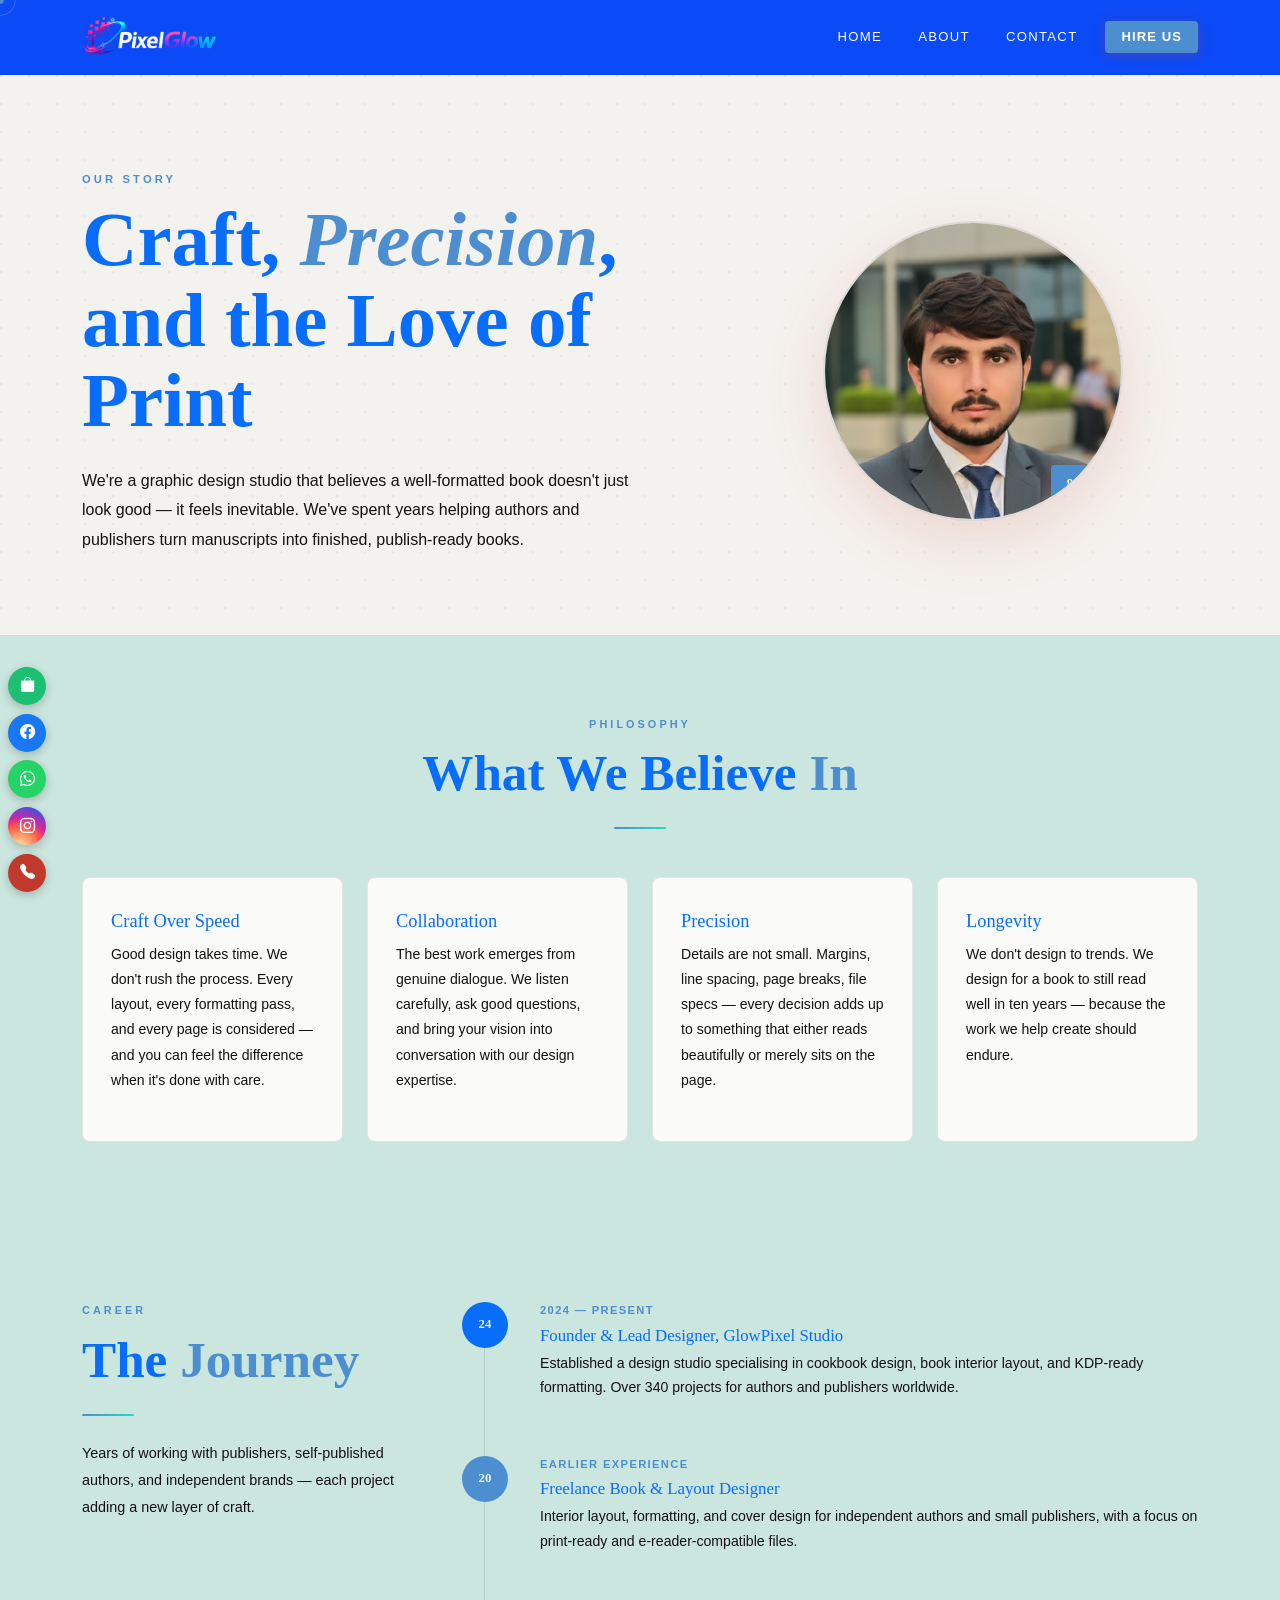
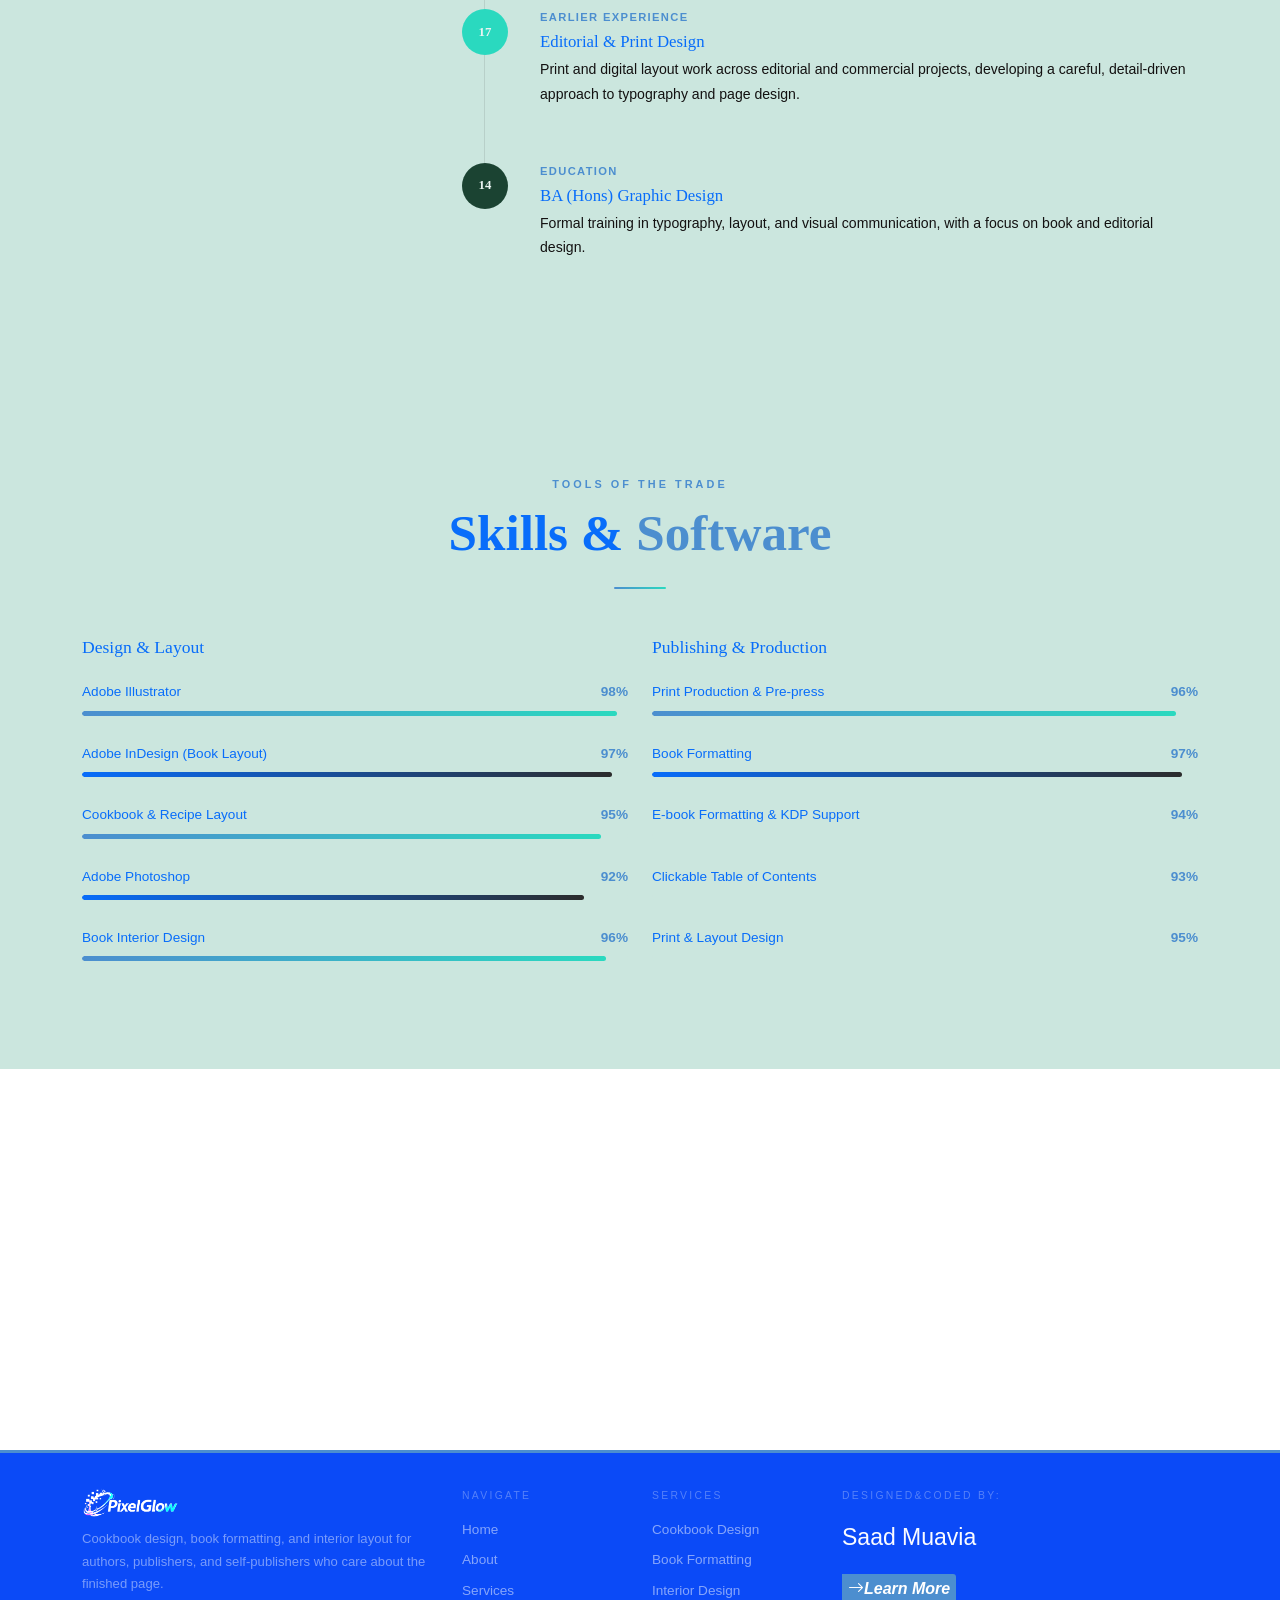
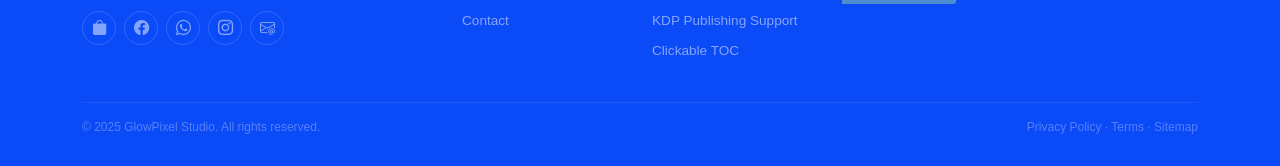
==== commit 80fa1544: "last touch" ====
--- a/html/about.html
+++ b/html/about.html
@@ -5,18 +5,18 @@
   <meta name="viewport" content="width=device-width, initial-scale=1.0" />
 
   <!-- Primary SEO -->
-  <title>GlowPixel — Graphic Designer & Book Designer | Fiverr & Freelance</title>
-  <meta name="description" content="Professional graphic designer and book designer specialising in editorial illustration, brand identity, and book layouts. Available on Fiverr. Contact via WhatsApp or Instagram." />
-  <meta name="keywords" content="graphic designer, book designer, editorial illustration, brand identity, fiverr designer, book layout, cover design, freelance designer" />
+  <title>About GlowPixel — Book Design &amp; Formatting Studio</title>
+  <meta name="description" content="Meet GlowPixel, a graphic design studio specialising in cookbook design, book interior layout, formatting, and KDP publishing support for authors and publishers." />
+  <meta name="keywords" content="book design studio, cookbook designer, book formatting service, interior layout design, KDP publishing support, ebook formatting, Adobe Illustrator design, Adobe Photoshop editing" />
   <meta name="robots" content="index, follow" />
   <meta name="author" content="GlowPixel" />
-  <link rel="canonical" href="https://yoursite.com/" />
+  <link rel="canonical" href="https://yoursite.com/html/about.html" />
 
   <!-- Open Graph (Facebook, WhatsApp link preview) -->
   <meta property="og:type" content="website" />
-  <meta property="og:url" content="https://yoursite.com/" />
-  <meta property="og:title" content="GlowPixel — Graphic Designer & Book Designer" />
-  <meta property="og:description" content="Professional graphic designer and book designer. Editorial illustration, brand identity, and book layouts. Available on Fiverr." />
+  <meta property="og:url" content="https://yoursite.com/html/about.html" />
+  <meta property="og:title" content="About GlowPixel — Book Design & Formatting Studio" />
+  <meta property="og:description" content="Cookbook design, book interior layout, formatting, and KDP publishing support for authors and publishers." />
   <meta property="og:image" content="https://yoursite.com/assets/og-cover.jpg" />
   <meta property="og:image:width" content="1200" />
   <meta property="og:image:height" content="630" />
@@ -25,33 +25,23 @@
 
   <!-- Twitter Card -->
   <meta name="twitter:card" content="summary_large_image" />
-  <meta name="twitter:title" content="GlowPixel — Graphic Designer & Book Designer" />
-  <meta name="twitter:description" content="Professional graphic designer and book designer. Editorial illustration, brand identity, and book layouts." />
+  <meta name="twitter:title" content="About GlowPixel — Book Design & Formatting Studio" />
+  <meta name="twitter:description" content="Cookbook design, book interior layout, formatting, and KDP publishing support for authors and publishers." />
   <meta name="twitter:image" content="https://yoursite.com/assets/og-cover.jpg" />
 
   <!-- Schema.org Structured Data (Google rich results) -->
   <script type="application/ld+json">
   {
     "@context": "https://schema.org",
-    "@type": "ProfessionalService",
-    "name": "GlowPixel",
-    "description": "Professional graphic designer and book designer specialising in editorial illustration, brand identity, and book layouts.",
-    "url": "https://yoursite.com",
-    "image": "https://pixelglow.pk/images/logo.png",
-    "priceRange": "$$",
-    "contactPoint": [
-      {
-        "@type": "ContactPoint",
-        "contactType": "customer support",
-        "email": "your@gmail.com",
-        "availableLanguage": "English"
-      }
-    ],
-    "sameAs": [
-      "https://www.facebook.com/share/1E2JKWezAz/",
-      "https://www.instagram.com/pixel_glow72?igsh=eGMzNWhwYndlb2x1",
-      "https://www.fiverr.com/s/pd7oVdY"
-    ]
+    "@type": "AboutPage",
+    "name": "About GlowPixel",
+    "description": "GlowPixel is a graphic design studio specialising in cookbook design, book interior layout, formatting, and KDP publishing support.",
+    "url": "https://yoursite.com/html/about.html",
+    "isPartOf": {
+      "@type": "WebSite",
+      "name": "GlowPixel",
+      "url": "https://yoursite.com"
+    }
   }
   </script>
 
@@ -105,19 +95,21 @@
   <div class="container position-relative">
     <div class="row align-items-center gy-4">
       <div class="col-lg-7" data-aos="fade-right">
-        <p class="page-hero-eyebrow">My Story</p>
+        <p class="page-hero-eyebrow">Our Story</p>
         <h1 class="page-hero-title mb-4">
-          Craft, <em>Curiosity</em>,<br>and the Love of Print
+          Craft, <em>Precision</em>,<br>and the Love of Print
         </h1>
         <p class="page-hero-sub">
-          I'm a designer and illustrator who believes the best visual work doesn't just look good — it feels inevitable. I've spent over a decade making art that earns its place on a page.
+          We're a graphic design studio that believes a well-formatted book doesn't just look good — it feels
+          inevitable. We've spent years helping authors and publishers turn manuscripts into finished, publish-ready
+          books.
         </p>
       </div>
       <div class="col-lg-5 d-flex justify-content-center" data-aos="fade-left">
         <div style="width:300px;height:300px;border-radius:50%;overflow:hidden;border:2px solid var(--border);position:relative;box-shadow:0 20px 60px rgba(192,57,43,.15);">
-          <img src="../images/founder.jpeg" alt="Portrait of the GlowPixel founder" style="width:100%;height:100%;object-fit:cover;"/>
+          <img src="../images/founder.jpeg" alt="Graphic designer working on a book layout at the GlowPixel studio" style="width:100%;height:100%;object-fit:cover;"/>
           <div style="position:absolute;bottom:14px;right:-12px;background:var(--red-vivid);color:#fff;padding:.6rem 1rem;border-radius:4px;font-family:'Playfair Display',serif;font-weight:700;font-size:.85rem;box-shadow:0 4px 20px rgba(192,57,43,.25);">
-            10+ Years
+            8+ Years
           </div>
         </div>
       </div>
@@ -131,7 +123,7 @@
   <div class="container">
     <div class="text-center mb-5" data-aos="fade-up">
       <p class="section-eyebrow">Philosophy</p>
-      <h2 class="section-title">What I Believe <span>In</span></h2>
+      <h2 class="section-title">What We Believe <span>In</span></h2>
       <div class="divider-line mx-auto"></div>
     </div>
     <div class="row g-4">
@@ -139,28 +131,28 @@
         <div class="values-card">
          
           <h4>Craft Over Speed</h4>
-          <p>Good design takes time. I don't rush process. Every illustration, every layout, every letterform is considered — and you can feel the difference when it's done with care.</p>
+          <p>Good design takes time. We don't rush the process. Every layout, every formatting pass, and every page is considered — and you can feel the difference when it's done with care.</p>
         </div>
       </div>
       <div class="col-md-6 col-lg-3" data-aos="fade-up" data-aos-delay="100">
         <div class="values-card">
          
           <h4>Collaboration</h4>
-          <p>The best work emerges from genuine dialogue. I listen carefully, ask good questions, and bring your vision into conversation with my own creative instincts.</p>
+          <p>The best work emerges from genuine dialogue. We listen carefully, ask good questions, and bring your vision into conversation with our design expertise.</p>
         </div>
       </div>
       <div class="col-md-6 col-lg-3" data-aos="fade-up" data-aos-delay="200">
         <div class="values-card">
         
           <h4>Precision</h4>
-          <p>Details are not small. Kerning, margins, line weights, colour values — every decision adds up to something that either sings or merely sits on the page.</p>
+          <p>Details are not small. Margins, line spacing, page breaks, file specs — every decision adds up to something that either reads beautifully or merely sits on the page.</p>
         </div>
       </div>
       <div class="col-md-6 col-lg-3" data-aos="fade-up" data-aos-delay="300">
         <div class="values-card">
          
           <h4>Longevity</h4>
-          <p>I don't design to trends. I design for the work to still feel right in ten years — because the books, brands, and illustrations I help create should endure.</p>
+          <p>We don't design to trends. We design for a book to still read well in ten years — because the work we help create should endure.</p>
         </div>
       </div>
     </div>
@@ -176,40 +168,40 @@
         <h2 class="section-title">The <span>Journey</span></h2>
         <div class="divider-line"></div>
         <p style="color:var(--muted);line-height:1.9;font-size:.9rem;">
-          Over a decade of working with publishers, editorial clients, and independent brands — each chapter adding a new layer of craft.
+          Years of working with publishers, self-published authors, and independent brands — each project adding a new layer of craft.
         </p>
       </div>
       <div class="col-lg-8" data-aos="fade-left">
         <div class="timeline-item">
-          <div class="timeline-dot">15</div>
+          <div class="timeline-dot">24</div>
           <div class="timeline-content">
-            <div class="timeline-year">2015 — Present</div>
-            <h5>Founder & Lead Designer, GlowPixel Studio</h5>
-            <p>Established independent practice specialising in book design, editorial illustration, and brand identity. Over 340 projects across 5 countries.</p>
+            <div class="timeline-year">2024 — Present</div>
+            <h5>Founder &amp; Lead Designer, GlowPixel Studio</h5>
+            <p>Established a design studio specialising in cookbook design, book interior layout, and KDP-ready formatting. Over 340 projects for authors and publishers worldwide.</p>
           </div>
         </div>
         <div class="timeline-item">
-          <div class="timeline-dot" style="background:var(--red-vivid);">12</div>
+          <div class="timeline-dot" style="background:var(--red-vivid);">20</div>
           <div class="timeline-content">
-            <div class="timeline-year">2012 — 2015</div>
-            <h5>Senior Designer, Penguin Random House — London</h5>
-            <p>Art direction and book cover design for literary fiction and non-fiction titles. Worked closely with authors, editors, and marketing teams on flagship imprints.</p>
+            <div class="timeline-year">Earlier Experience</div>
+            <h5>Freelance Book &amp; Layout Designer</h5>
+            <p>Interior layout, formatting, and cover design for independent authors and small publishers, with a focus on print-ready and e-reader-compatible files.</p>
           </div>
         </div>
         <div class="timeline-item">
-          <div class="timeline-dot" style="background:var(--gold);">09</div>
+          <div class="timeline-dot" style="background:var(--gold);">17</div>
           <div class="timeline-content">
-            <div class="timeline-year">2009 — 2012</div>
-            <h5>Editorial Illustrator, The Guardian & Observer</h5>
-            <p>Regular commissioned illustration for print and digital editions. Developed a distinctive visual voice across news, culture, and long-form journalism.</p>
+            <div class="timeline-year">Earlier Experience</div>
+            <h5>Editorial &amp; Print Design</h5>
+            <p>Print and digital layout work across editorial and commercial projects, developing a careful, detail-driven approach to typography and page design.</p>
           </div>
         </div>
         <div class="timeline-item">
-          <div class="timeline-dot" style="background:#1B4332;">08</div>
+          <div class="timeline-dot" style="background:#1B4332;">14</div>
           <div class="timeline-content">
-            <div class="timeline-year">2005 — 2009</div>
-            <h5>BA (Hons) Fine Art & Graphic Design, Glasgow School of Art</h5>
-            <p>First Class Honours. Dissertation on the history of British book jacket design. Winner of the GSA Graduate Prize in Visual Communication.</p>
+            <div class="timeline-year">Education</div>
+            <h5>BA (Hons) Graphic Design</h5>
+            <p>Formal training in typography, layout, and visual communication, with a focus on book and editorial design.</p>
           </div>
         </div>
       </div>
@@ -227,7 +219,7 @@
     </div>
     <div class="row gy-5">
       <div class="col-lg-6" data-aos="fade-right">
-        <h5 style="font-family:'Playfair Display',serif;color:var(--ink);margin-bottom:1.5rem;font-size:1.1rem;">Design & Illustration</h5>
+        <h5 style="font-family:'Playfair Display',serif;color:var(--ink);margin-bottom:1.5rem;font-size:1.1rem;">Design &amp; Layout</h5>
         <div class="skill-row">
           <div class="skill-label"><span>Adobe Illustrator</span><span>98%</span></div>
           <div class="skill-track"><div class="skill-fill red" data-width="98"></div></div>
@@ -237,7 +229,7 @@
           <div class="skill-track"><div class="skill-fill" data-width="97"></div></div>
         </div>
         <div class="skill-row">
-          <div class="skill-label"><span>Procreate (iPad Illustration)</span><span>95%</span></div>
+          <div class="skill-label"><span>Cookbook &amp; Recipe Layout</span><span>95%</span></div>
           <div class="skill-track"><div class="skill-fill red" data-width="95"></div></div>
         </div>
         <div class="skill-row">
@@ -245,31 +237,31 @@
           <div class="skill-track"><div class="skill-fill" data-width="92"></div></div>
         </div>
         <div class="skill-row">
-          <div class="skill-label"><span>Traditional Media (Ink, Watercolour)</span><span>94%</span></div>
+          <div class="skill-label"><span>Book Interior Design</span><span>96%</span></div>
+          <div class="skill-track"><div class="skill-fill red" data-width="96"></div></div>
+        </div>
+      </div>
+      <div class="col-lg-6" data-aos="fade-left">
+        <h5 style="font-family:'Playfair Display',serif;color:var(--ink);margin-bottom:1.5rem;font-size:1.1rem;">Publishing &amp; Production</h5>
+        <div class="skill-row">
+          <div class="skill-label"><span>Print Production &amp; Pre-press</span><span>96%</span></div>
+          <div class="skill-track"><div class="skill-fill red" data-width="96"></div></div>
+        </div>
+        <div class="skill-row">
+          <div class="skill-label"><span>Book Formatting</span><span>97%</span></div>
+          <div class="skill-track"><div class="skill-fill" data-width="97"></div></div>
+        </div>
+        <div class="skill-row">
+          <div class="skill-label"><span>E-book Formatting &amp; KDP Support</span><span>94%</span></div>
           <div class="skill-track"><div class="skill-fill red" data-width="94"></div></div>
         </div>
-      </div>
-      <div class="col-lg-6" data-aos="fade-left">
-        <h5 style="font-family:'Playfair Display',serif;color:var(--ink);margin-bottom:1.5rem;font-size:1.1rem;">Publishing & Production</h5>
-        <div class="skill-row">
-          <div class="skill-label"><span>Print Production & Pre-press</span><span>96%</span></div>
-          <div class="skill-track"><div class="skill-fill red" data-width="96"></div></div>
-        </div>
-        <div class="skill-row">
-          <div class="skill-label"><span>Typography & Lettering</span><span>94%</span></div>
-          <div class="skill-track"><div class="skill-fill" data-width="94"></div></div>
-        </div>
-        <div class="skill-row">
-          <div class="skill-label"><span>E-book Formatting (EPUB/Kindle)</span><span>88%</span></div>
-          <div class="skill-track"><div class="skill-fill red" data-width="88"></div></div>
-        </div>
-        <div class="skill-row">
-          <div class="skill-label"><span>Figma (Digital Design)</span><span>82%</span></div>
-          <div class="skill-track"><div class="skill-fill" data-width="82"></div></div>
-        </div>
-        <div class="skill-row">
-          <div class="skill-label"><span>Art Direction</span><span>91%</span></div>
-          <div class="skill-track"><div class="skill-fill red" data-width="91"></div></div>
+        <div class="skill-row">
+          <div class="skill-label"><span>Clickable Table of Contents</span><span>93%</span></div>
+          <div class="skill-track"><div class="skill-fill" data-width="93"></div></div>
+        </div>
+        <div class="skill-row">
+          <div class="skill-label"><span>Print &amp; Layout Design</span><span>95%</span></div>
+          <div class="skill-track"><div class="skill-fill red" data-width="95"></div></div>
         </div>
       </div>
     </div>
@@ -281,8 +273,8 @@
 <!-- CTA -->
 <div id="cta-band" data-aos="fade-in">
   <div class="container position-relative">
-    <h2 class="cta-title mb-3">Ready to Make Something <em>Remarkable?</em></h2>
-    <p style="color:rgba(255,255,255,.6);max-width:500px;margin:0 auto 2rem;font-size:.95rem;line-height:1.8;">I take on a limited number of projects each season to ensure every client receives my full creative attention.</p>
+    <h2 class="cta-title mb-3">Ready to Make Your Book <em>Publish-Ready?</em></h2>
+    <p style="color:rgba(255,255,255,.6);max-width:500px;margin:0 auto 2rem;font-size:.95rem;line-height:1.8;">We take on a limited number of projects each season to ensure every client receives our full attention.</p>
     <a href="contact.html" class="btn-cta-white">Start the Conversation</a>
   </div>
 </div>
@@ -296,7 +288,7 @@
           <img src="../images/logo.png" alt="GlowPixel"/>
           <span style="font-family:'Playfair Display',serif;font-size:1.4rem;color:var(--paper);"></span>
         </div>
-        <p class="footer-desc">Illustration, graphic design, and book design for publishers, authors, and brands who believe in beautiful craft.</p>
+        <p class="footer-desc">Cookbook design, book formatting, and interior layout for authors, publishers, and self-publishers who care about the finished page.</p>
         <div class="d-flex gap-2 mt-3 flex-wrap">
           <a href="https://www.fiverr.com/s/pd7oVdY" class="social-link" title="Fiverr" target="_blank" rel="noopener"><i class="bi bi-bag-fill"></i></a>
           <a href="https://www.facebook.com/share/1E2JKWezAz/" class="social-link" title="Facebook" target="_blank" rel="noopener"><i class="bi bi-facebook"></i></a>
@@ -310,18 +302,18 @@
         <ul class="footer-links">
           <li><a href="../index.html">Home</a></li>
           <li><a href="/html/about.html">About</a></li>
-          <li><a href="../index.html#portfolio">Portfolio</a></li>
+          <li><a href="../index.html#services">Services</a></li>
           <li><a href="/html/contact.html">Contact</a></li>
         </ul>
       </div>
       <div class="col-6 col-lg-2">
         <div class="footer-heading">Services</div>
         <ul class="footer-links">
-          <li><a href="#">Illustration</a></li>
-          <li><a href="#">Book Covers</a></li>
-          <li><a href="#">Book Interiors</a></li>
-          <li><a href="#">Brand Identity</a></li>
-          <li><a href="#">Packaging</a></li>
+          <li><a href="../index.html#services">Cookbook Design</a></li>
+          <li><a href="../index.html#services">Book Formatting</a></li>
+          <li><a href="../index.html#services">Interior Design</a></li>
+          <li><a href="../index.html#services">KDP Publishing Support</a></li>
+          <li><a href="../index.html#services">Clickable TOC</a></li>
         </ul>
       </div>
        <div class="col-lg-4">
@@ -329,7 +321,7 @@
         <p style="font-size:23px;color:rgba(255, 255, 255, 0.979);line-height:1.8;margin-bottom:1rem;">Saad Muavia</p>
         <div style="display:flex;gap:.5rem;">
          
-          <button style="background:var(--red-vivid);border:none;padding:3px 6px;border-radius:0 3px 3px 0;cursor:pointer;font-weight:600;transition:background .2s;" onmouseover="this.style.background='#E74C3C'" onmouseout="this.style.background='var(--red-vivid)'">
+          <button style="background:var(--red-vivid);border:none;padding:3px 6px;border-radius:0 3px 3px 0;cursor:pointer;font-weight:600;transition:background .2s;" onmouseover="this.style.background='#E6706B'" onmouseout="this.style.background='var(--red-vivid)'">
             <a href="https://saadmuavia-dev.github.io/Portofolio/" target="_blank" style="text-decoration: none; color: white;"><i class="bi bi-arrow-right">Learn More</i></a>
           </button>
         </div>
--- a/css/style.css
+++ b/css/style.css
@@ -4,17 +4,17 @@
    ============================================================ */
 
 :root {
-  --ink:          #1f1d1d;
+  --ink:          #086dfa;
   --ink-soft:     #2C2C2C;
   --paper:        #eaf3f1;
   --paper-warm:   #FAFAF8;
   --paper-tint:   #F4F2EE;
   --paper-mid:    #cbe6de;
-  --red-vivid:    #C0392B;
-  --red-light:    #E74C3C;
-  --gold:         #B8860B;
-  --gold-light:   #D4A017;
-  --blue-deep:    #1A237E;
+  --red-vivid:    #4c8ecf;
+  --red-light:    #E6706B;
+  --gold:         #2ad9bf;
+  --gold-light:   #E2B439;
+  --blue-deep:    #0b4af7;
   --blue-bright:  #2979FF;
   --green-dark:   #1B4332;
   --green-mid:    #2D6A4F;
@@ -84,10 +84,10 @@
   transition: background .25s, transform .2s, box-shadow .25s !important;
 }
 .nav-cta:hover {
-  background: #a93226 !important;
-  color: #fff !important;
+  background: #0532ac !important;
+  color: #f5f3f3 !important;
   transform: translateY(-2px);
-  box-shadow: 0 6px 20px rgba(192,57,43,.5) !important;
+  box-shadow: 0 5px 30px rgba(223, 211, 210, 0.99) !important;
 }
 .nav-cta::after { display: none !important; }
 
@@ -133,7 +133,7 @@
   font-size: clamp(3rem, 7vw, 6.5rem);
   font-weight: 900;
   line-height: 1.0;
-  color: var(--ink);
+  color: rgba(9, 57, 246, 0.96);
 }
 .hero-title em { font-style: italic; color: var(--red-vivid); }
 .hero-title .stroke-text {
@@ -156,14 +156,14 @@
 }
 .btn-hero-primary:hover { background: var(--red-vivid); transform:translateY(-3px); box-shadow:0 12px 40px rgba(192,57,43,.25); color: var(--paper); }
 .btn-hero-outline {
-  background: transparent; color: var(--ink);
-  border: 1.5px solid var(--border-med); border-radius: 2px;
+  background: transparent; color: rgb(11, 30, 233);
+  border: 1.5px solid var(--blue-deep); border-radius: 2px;
   padding: .9rem 2.2rem; font-size: .9rem; font-weight: 500;
   transition: border-color .25s, color .25s, transform .25s;
   text-decoration: none; display: inline-block;
   text-transform: uppercase; letter-spacing: .06em;
 }
-.btn-hero-outline:hover { border-color:var(--red-vivid); color:var(--red-vivid); transform:translateY(-3px); }
+.btn-hero-outline:hover { border-color:var(--blue-bright); color:var(--blue-bright); transform:translateY(-3px); }
 
 /* Book stack animation */
 .book-stack {
@@ -204,10 +204,13 @@
   letter-spacing: .1em; text-transform: uppercase;
   white-space: nowrap;
 }
-
+.carousel-control-prev-icon,
+.carousel-control-next-icon {
+    filter: invert(100%) sepia(95%) saturate(2000%) hue-rotate(210deg) !important;
+}
 /* ── MARQUEE ── */
 .marquee-strip {
-  background: var(--ink);
+  background: var(--blue-deep);
   overflow: hidden; padding: .85rem 0;
   white-space: nowrap;
 }
@@ -669,9 +672,12 @@
   bottom: .5rem;
   left: .5rem;
   display: flex;
-  flex-direction: column;
+  flex-direction: row;
   gap: .55rem;
   z-index: 1040;
+}
+@media(min-width:992px){
+  .social-bar { flex-direction: column; }
 }
 .social-bar a {
   width: 38px;
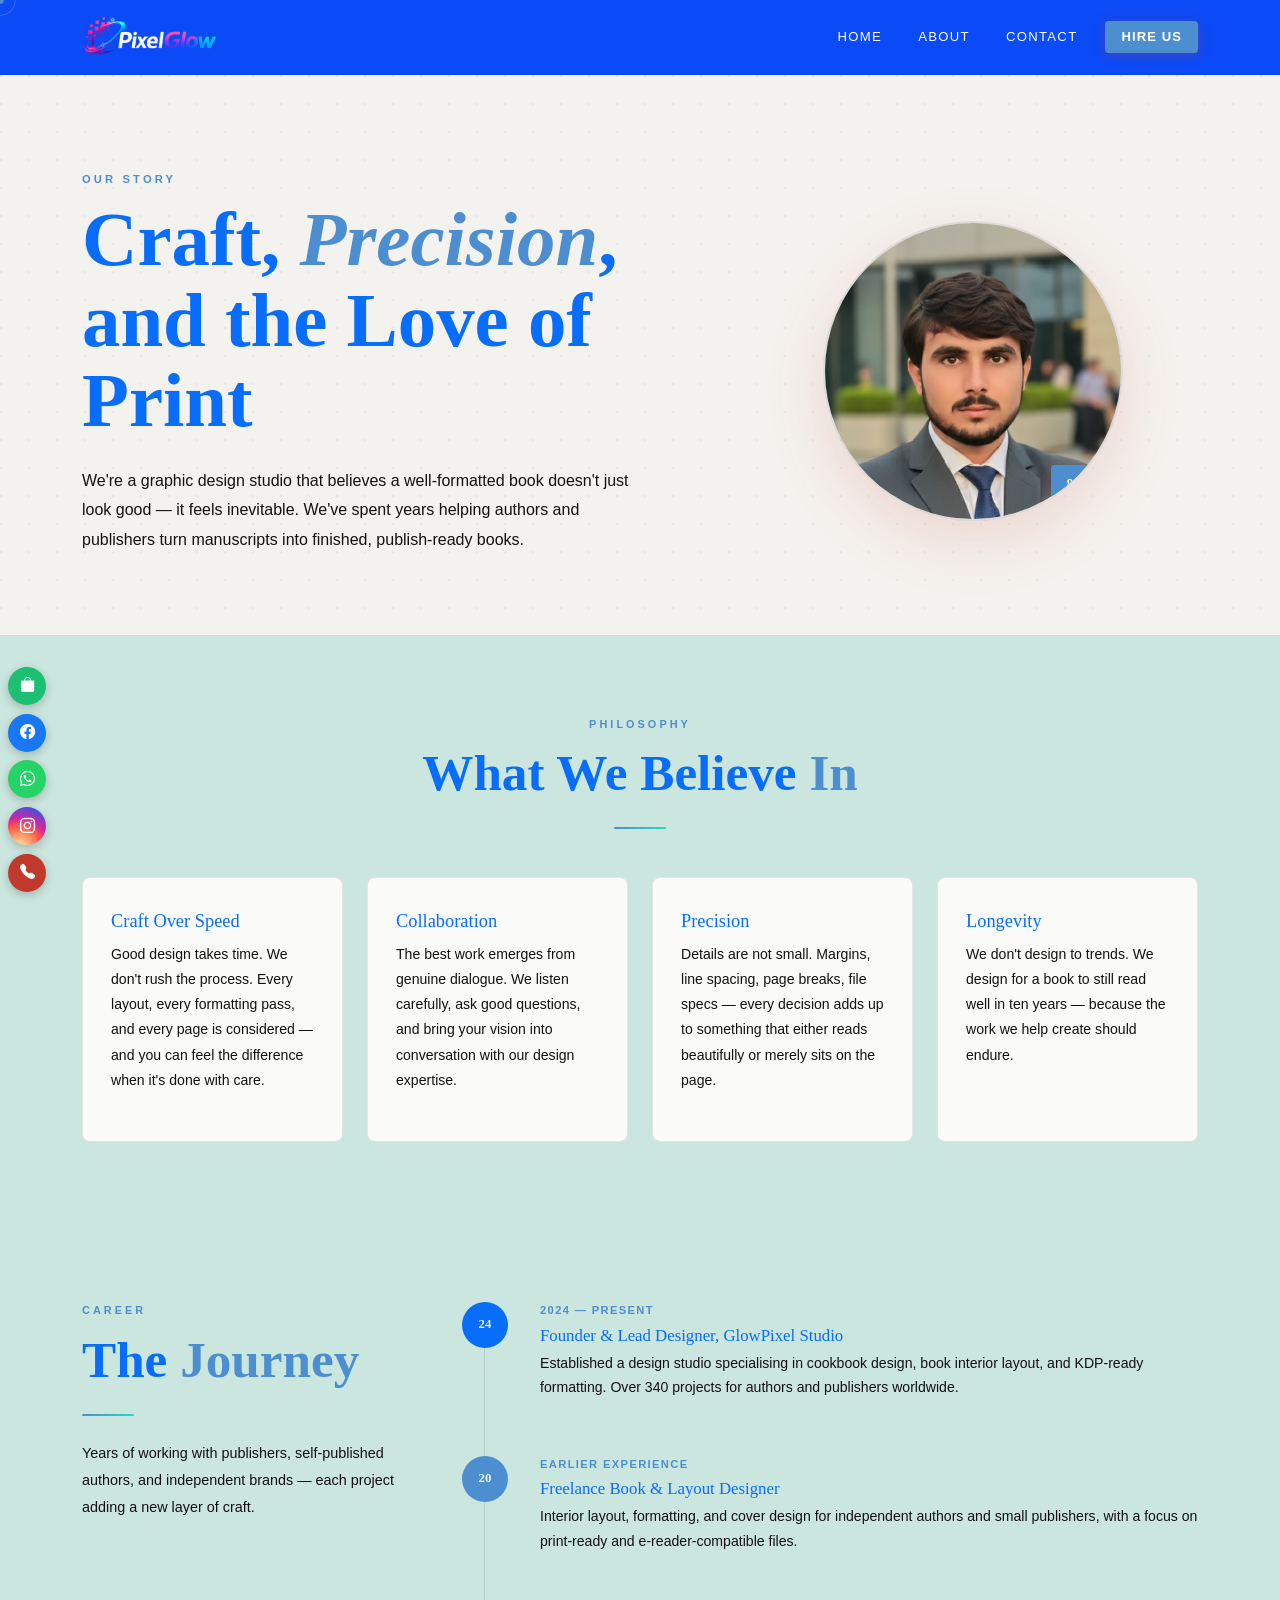
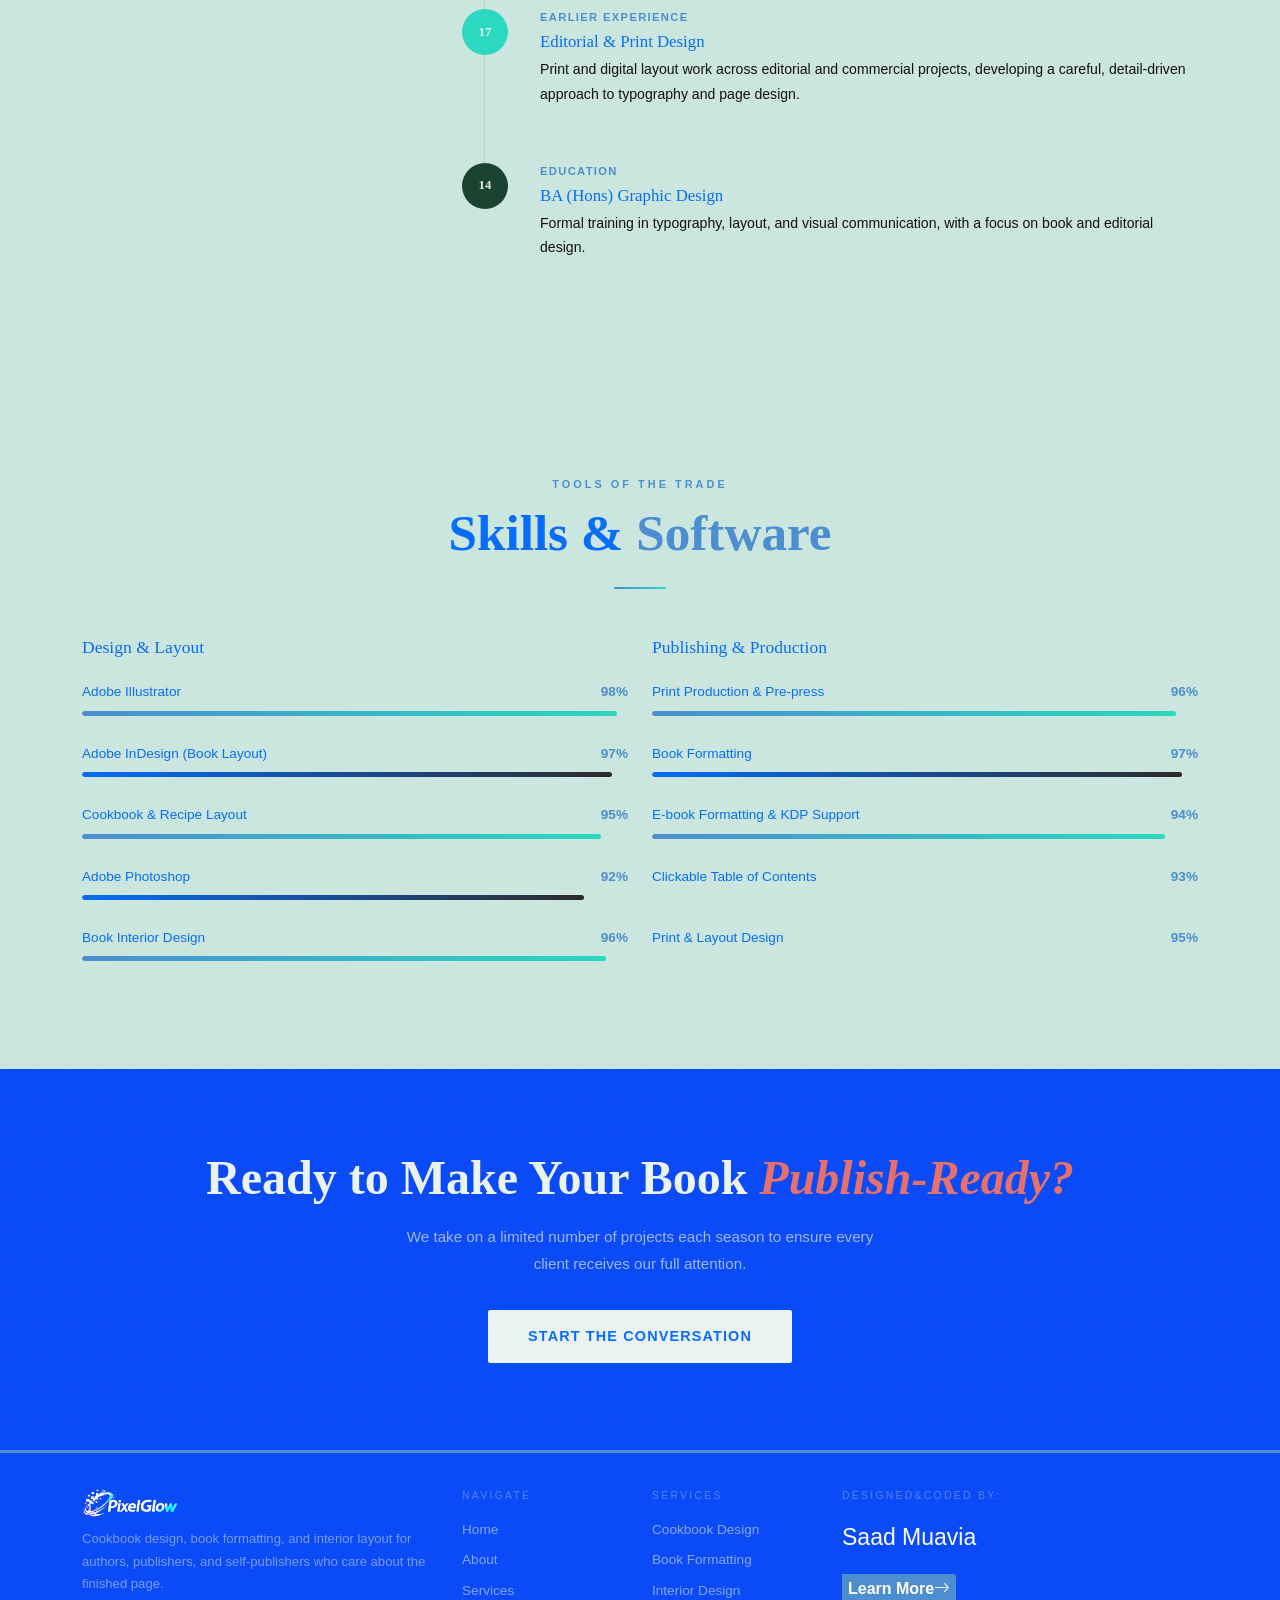
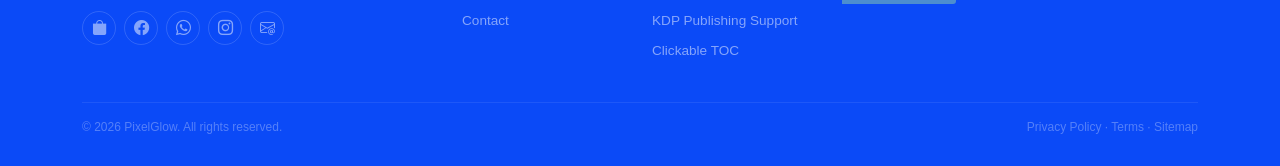
==== commit 07fda1fd: "links" ====
--- a/html/about.html
+++ b/html/about.html
@@ -5,29 +5,29 @@
   <meta name="viewport" content="width=device-width, initial-scale=1.0" />
 
   <!-- Primary SEO -->
-  <title>About GlowPixel — Book Design &amp; Formatting Studio</title>
+  <title>About PixelGlow</title>
   <meta name="description" content="Meet GlowPixel, a graphic design studio specialising in cookbook design, book interior layout, formatting, and KDP publishing support for authors and publishers." />
   <meta name="keywords" content="book design studio, cookbook designer, book formatting service, interior layout design, KDP publishing support, ebook formatting, Adobe Illustrator design, Adobe Photoshop editing" />
   <meta name="robots" content="index, follow" />
   <meta name="author" content="GlowPixel" />
-  <link rel="canonical" href="https://yoursite.com/html/about.html" />
+  <link rel="canonical" href="https://pixelglow.pk/html/about.html" />
 
   <!-- Open Graph (Facebook, WhatsApp link preview) -->
   <meta property="og:type" content="website" />
   <meta property="og:url" content="https://yoursite.com/html/about.html" />
   <meta property="og:title" content="About GlowPixel — Book Design & Formatting Studio" />
   <meta property="og:description" content="Cookbook design, book interior layout, formatting, and KDP publishing support for authors and publishers." />
-  <meta property="og:image" content="https://yoursite.com/assets/og-cover.jpg" />
+  <meta property="og:image" content="https://pixelglow/assets/og-cover.jpg" />
   <meta property="og:image:width" content="1200" />
   <meta property="og:image:height" content="630" />
-  <meta property="og:site_name" content="GlowPixel" />
+  <meta property="og:site_name" content="PixelGlow" />
   <meta property="og:locale" content="en_US" />
 
   <!-- Twitter Card -->
   <meta name="twitter:card" content="summary_large_image" />
   <meta name="twitter:title" content="About GlowPixel — Book Design & Formatting Studio" />
   <meta name="twitter:description" content="Cookbook design, book interior layout, formatting, and KDP publishing support for authors and publishers." />
-  <meta name="twitter:image" content="https://yoursite.com/assets/og-cover.jpg" />
+  <meta name="twitter:image" content="https://pixelglow.pk/assets/og-cover.jpg" />
 
   <!-- Schema.org Structured Data (Google rich results) -->
   <script type="application/ld+json">
@@ -40,7 +40,7 @@
     "isPartOf": {
       "@type": "WebSite",
       "name": "GlowPixel",
-      "url": "https://yoursite.com"
+      "url": "https://pixelglow.pk"
     }
   }
   </script>
@@ -322,13 +322,13 @@
         <div style="display:flex;gap:.5rem;">
          
           <button style="background:var(--red-vivid);border:none;padding:3px 6px;border-radius:0 3px 3px 0;cursor:pointer;font-weight:600;transition:background .2s;" onmouseover="this.style.background='#E6706B'" onmouseout="this.style.background='var(--red-vivid)'">
-            <a href="https://saadmuavia-dev.github.io/Portofolio/" target="_blank" style="text-decoration: none; color: white;"><i class="bi bi-arrow-right">Learn More</i></a>
+            <a href="https://saadmuavia-dev.github.io/Portofolio/" target="_blank" style="text-decoration: none; color: white;">Learn More<i class="bi bi-arrow-right"></i></a>
           </button>
         </div>
       </div>
     </div>
     <div class="footer-bottom">
-      <p>© 2025 GlowPixel Studio. All rights reserved.</p>
+      <p>© 2026 PixelGlow. All rights reserved.</p>
    <a href="/html/privacy-policy.html" target="_parent" style="text-decoration: none;">   <p>Privacy Policy · Terms · Sitemap</p></a>
     </div>
   </div>
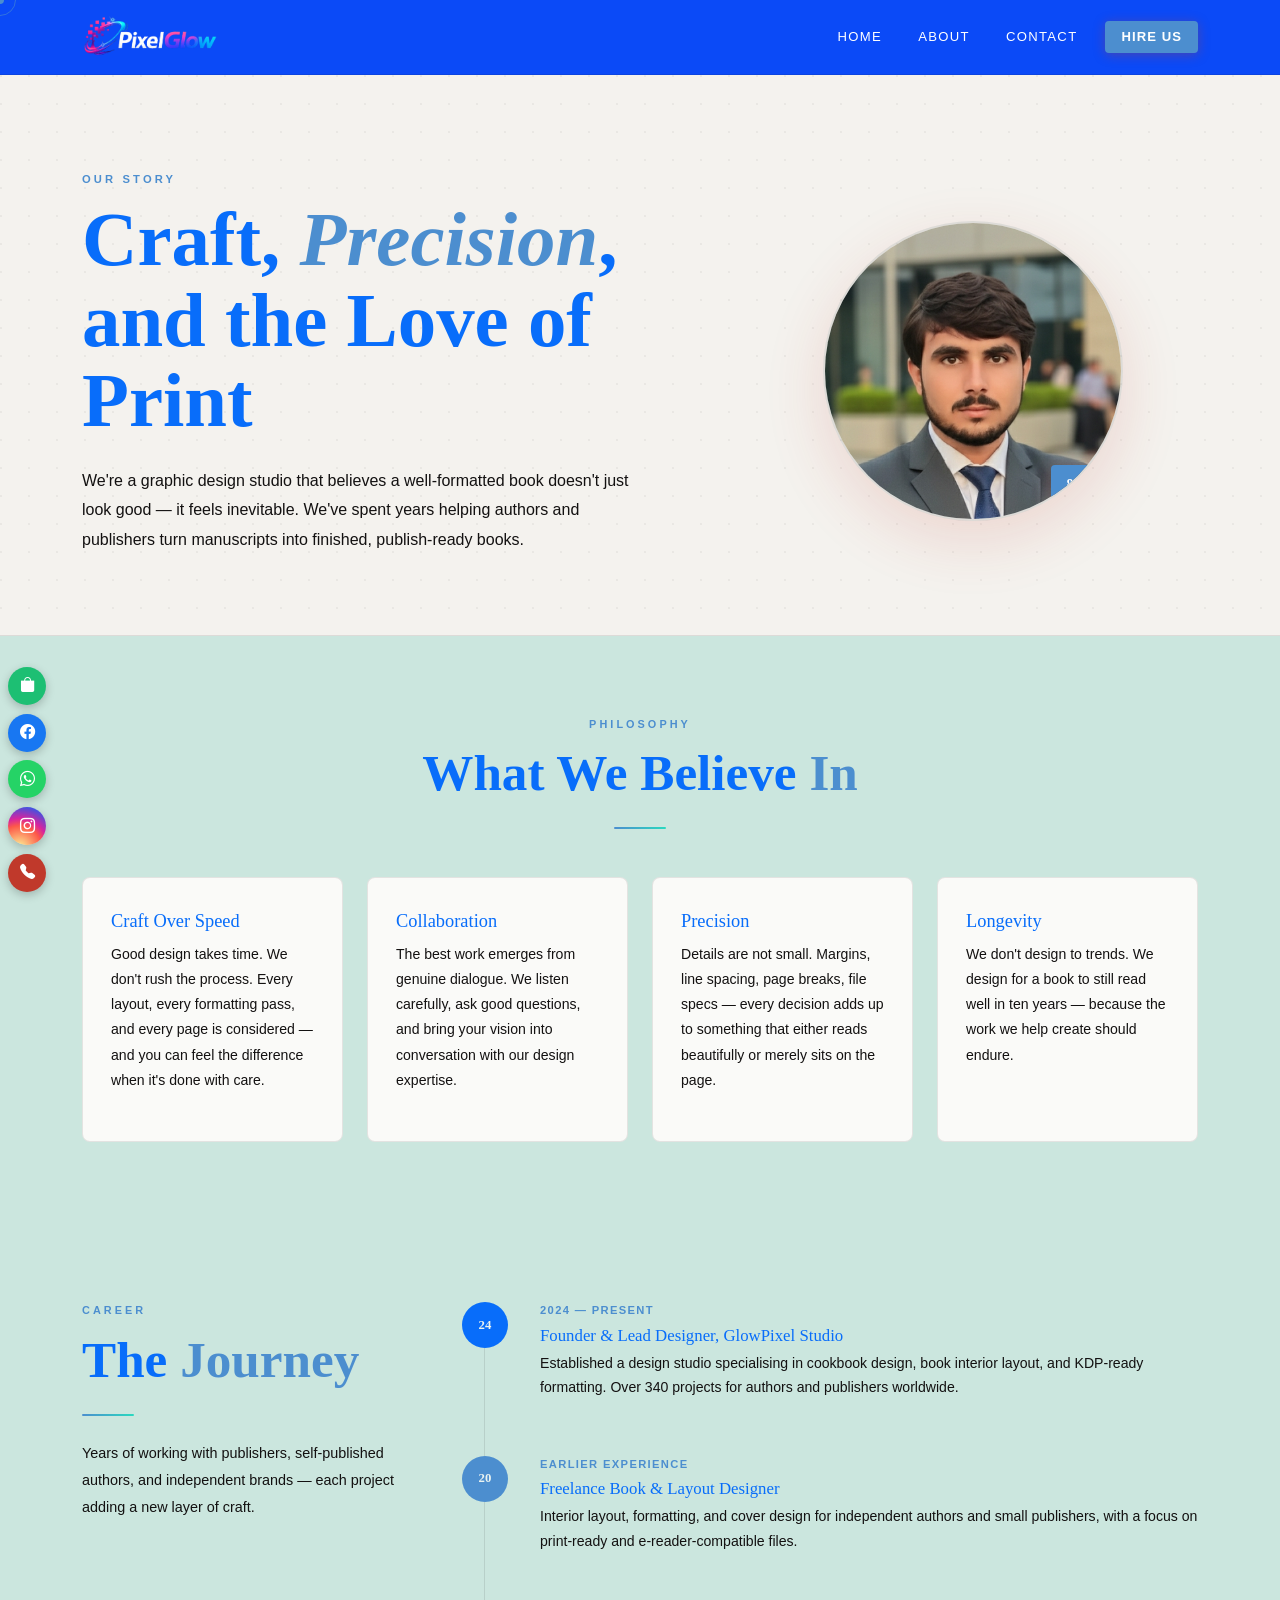
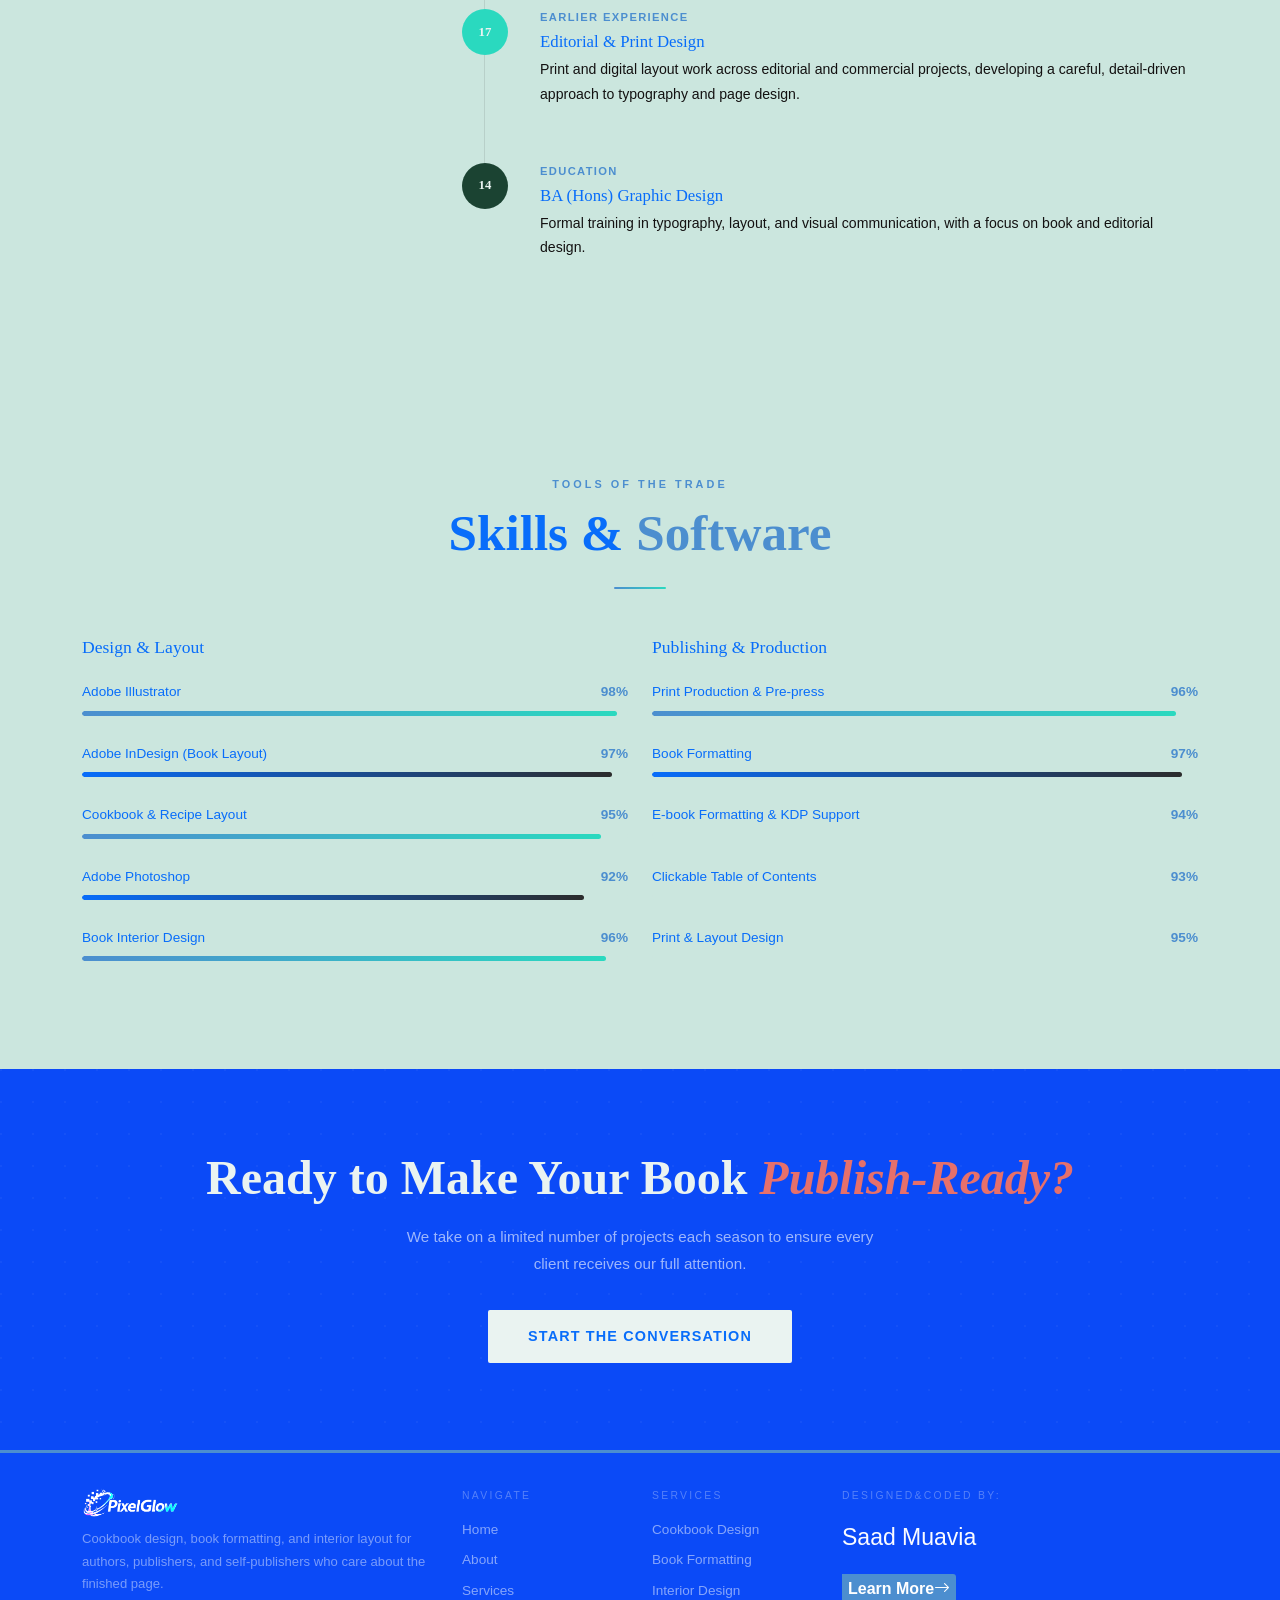
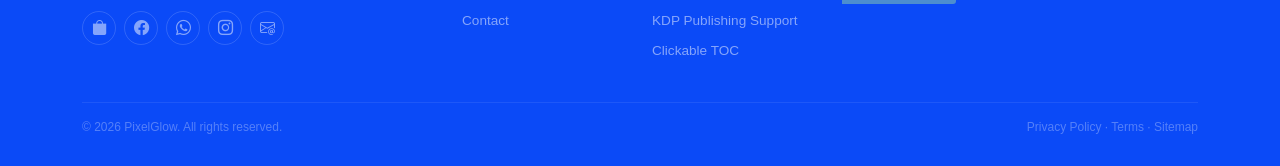
==== commit 1c9991dc: "nav btn" ====
--- a/html/about.html
+++ b/html/about.html
@@ -75,9 +75,11 @@
       <img src="../images/logo.png" alt="GlowPixel Logo"/>
       
     </a>
-    <button class="navbar-toggler border-0" type="button" data-bs-toggle="collapse" data-bs-target="#navMenu">
-     <span style="color:white;font-size:1.4rem;background-color:red;border-radius:100px;padding:4px 8px;display:inline-flex;align-items:center;"><i class="bi bi-list"></i></span>
-    </button>
+     <button class="navbar-toggler border-0" type="button" data-bs-toggle="collapse" data-bs-target="#navMenu">
+        <span
+          style="color:white;font-size:2rem;background-color:rgb(7, 235, 178);border-radius:50px;padding:0px 10px;display:inline-flex;align-items:center;"><i
+            class="bi bi-list"></i></span>
+      </button>
     <div class="collapse navbar-collapse" id="navMenu">
       <ul class="navbar-nav ms-auto align-items-center gap-1">
         <li class="nav-item"><a class="nav-link" href="../index.html">Home</a></li>
--- a/css/style.css
+++ b/css/style.css
@@ -672,13 +672,11 @@
   bottom: .5rem;
   left: .5rem;
   display: flex;
-  flex-direction: row;
+  flex-direction: column;
   gap: .55rem;
   z-index: 1040;
 }
-@media(min-width:992px){
-  .social-bar { flex-direction: column; }
-}
+
 .social-bar a {
   width: 38px;
   height: 38px;
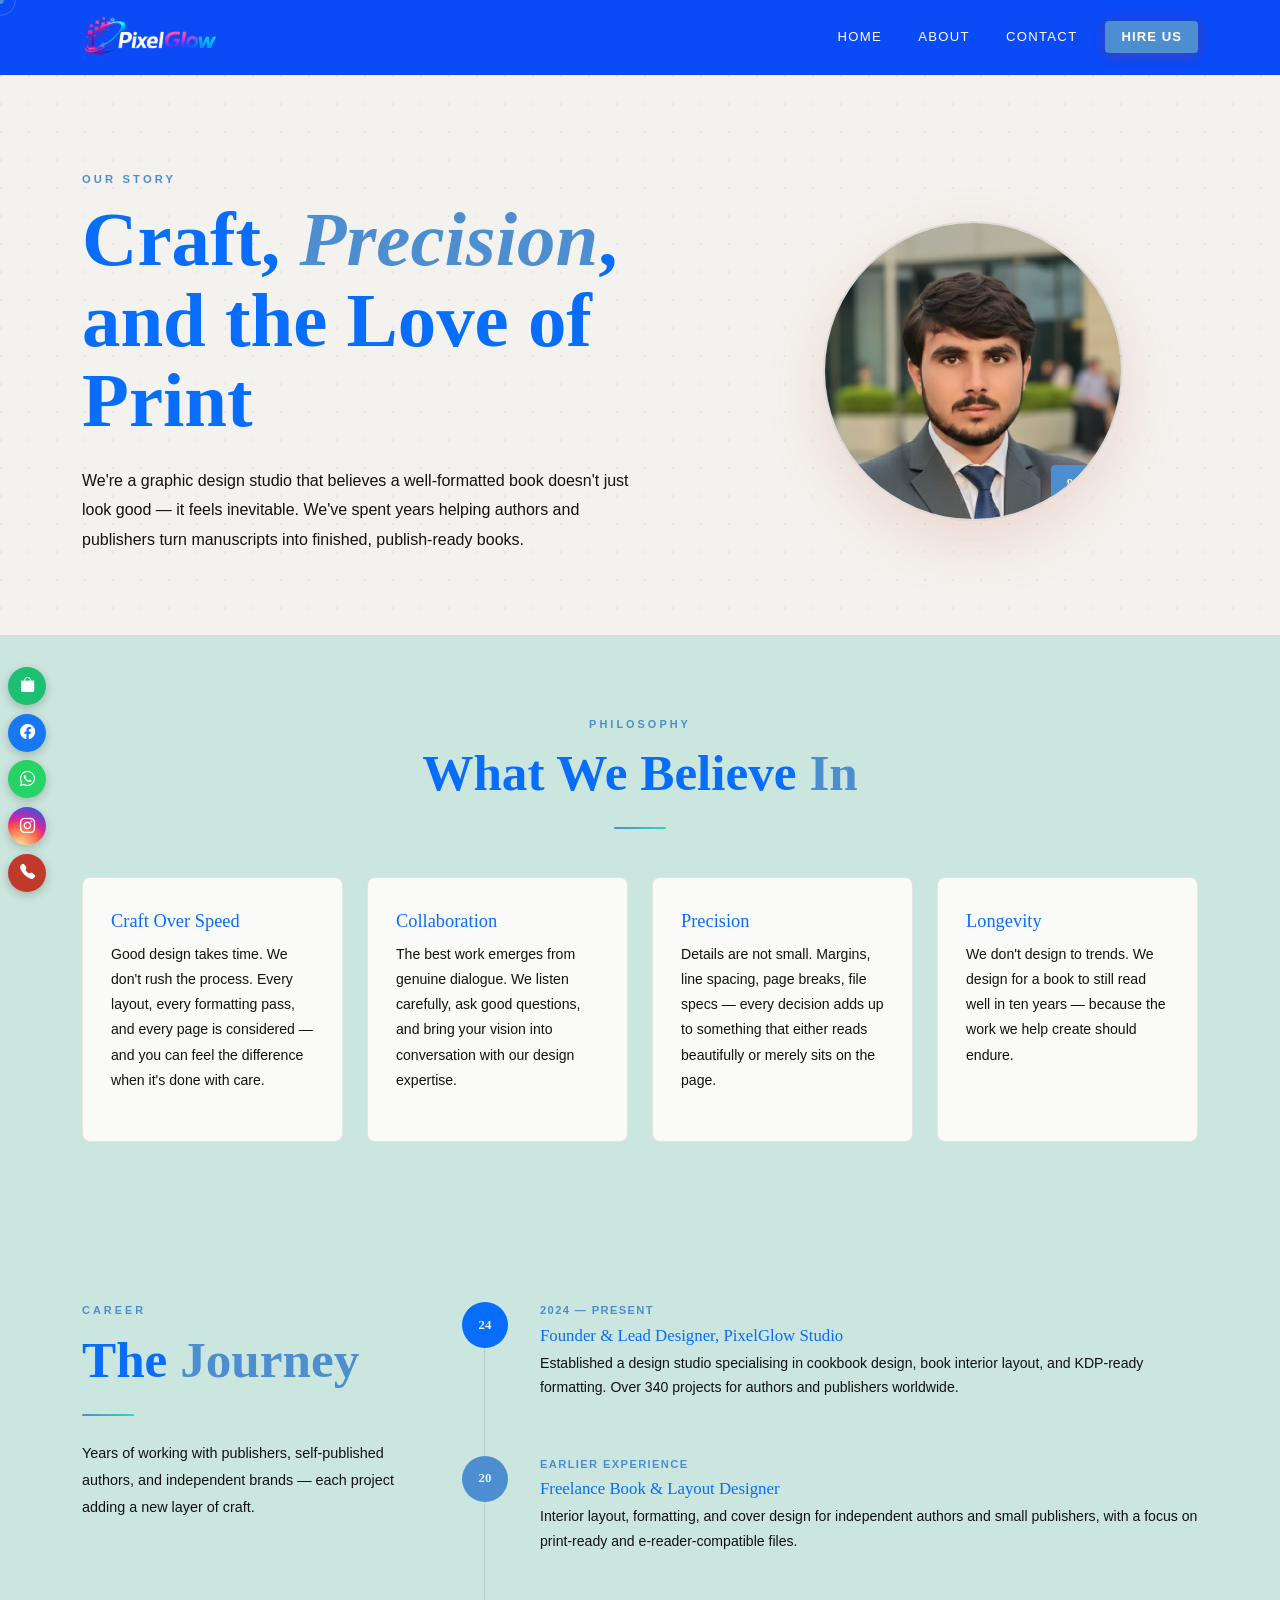
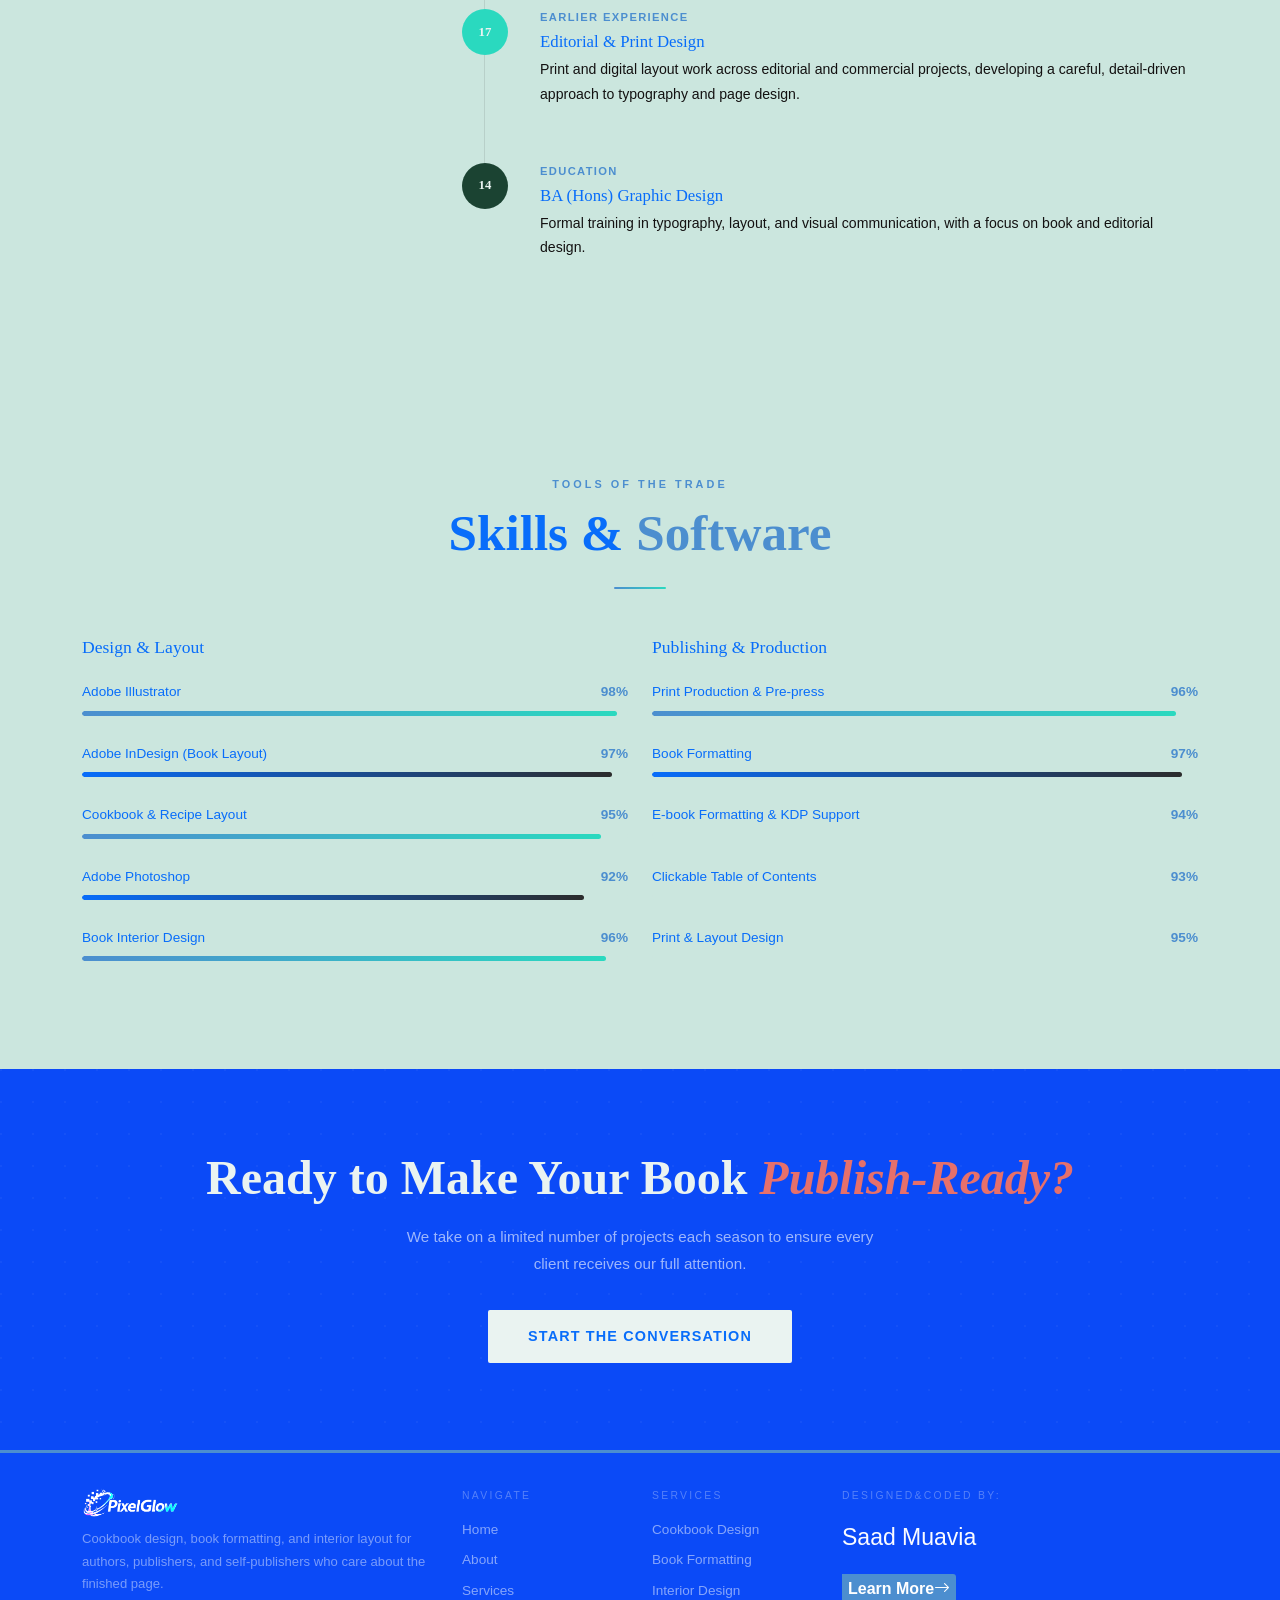
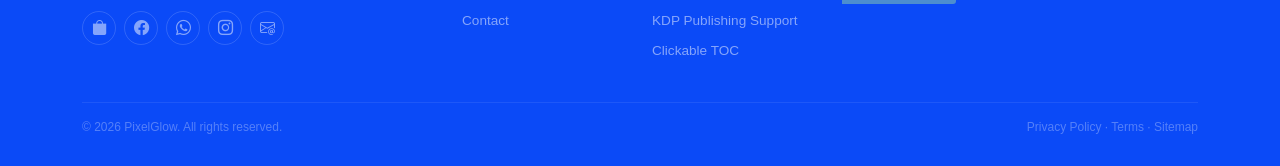
==== commit 07237466: "name changed" ====
--- a/html/about.html
+++ b/html/about.html
@@ -6,16 +6,16 @@
 
   <!-- Primary SEO -->
   <title>About PixelGlow</title>
-  <meta name="description" content="Meet GlowPixel, a graphic design studio specialising in cookbook design, book interior layout, formatting, and KDP publishing support for authors and publishers." />
+  <meta name="description" content="Meet PixelGlow, a graphic design studio specialising in cookbook design, book interior layout, formatting, and KDP publishing support for authors and publishers." />
   <meta name="keywords" content="book design studio, cookbook designer, book formatting service, interior layout design, KDP publishing support, ebook formatting, Adobe Illustrator design, Adobe Photoshop editing" />
   <meta name="robots" content="index, follow" />
-  <meta name="author" content="GlowPixel" />
+  <meta name="author" content="PixelGlow" />
   <link rel="canonical" href="https://pixelglow.pk/html/about.html" />
 
   <!-- Open Graph (Facebook, WhatsApp link preview) -->
   <meta property="og:type" content="website" />
   <meta property="og:url" content="https://yoursite.com/html/about.html" />
-  <meta property="og:title" content="About GlowPixel — Book Design & Formatting Studio" />
+  <meta property="og:title" content="About PixelGlow — Book Design & Formatting Studio" />
   <meta property="og:description" content="Cookbook design, book interior layout, formatting, and KDP publishing support for authors and publishers." />
   <meta property="og:image" content="https://pixelglow/assets/og-cover.jpg" />
   <meta property="og:image:width" content="1200" />
@@ -25,7 +25,7 @@
 
   <!-- Twitter Card -->
   <meta name="twitter:card" content="summary_large_image" />
-  <meta name="twitter:title" content="About GlowPixel — Book Design & Formatting Studio" />
+  <meta name="twitter:title" content="About PixelGlow — Book Design & Formatting Studio" />
   <meta name="twitter:description" content="Cookbook design, book interior layout, formatting, and KDP publishing support for authors and publishers." />
   <meta name="twitter:image" content="https://pixelglow.pk/assets/og-cover.jpg" />
 
@@ -34,12 +34,12 @@
   {
     "@context": "https://schema.org",
     "@type": "AboutPage",
-    "name": "About GlowPixel",
-    "description": "GlowPixel is a graphic design studio specialising in cookbook design, book interior layout, formatting, and KDP publishing support.",
+    "name": "About PixelGlow",
+    "description": "PixelGlow is a graphic design studio specialising in cookbook design, book interior layout, formatting, and KDP publishing support.",
     "url": "https://yoursite.com/html/about.html",
     "isPartOf": {
       "@type": "WebSite",
-      "name": "GlowPixel",
+      "name": "PixelGlow",
       "url": "https://pixelglow.pk"
     }
   }
@@ -59,7 +59,7 @@
   <link href="https://fonts.googleapis.com/css2?family=Playfair+Display:ital,wght@0,400;0,700;0,900;1,400;1,700&family=DM+Serif+Display:ital@0;1&family=Inter:wght@300;400;500;600&display=swap" rel="stylesheet"/>
   <!-- Bootstrap Icons -->
   <link href="https://cdn.jsdelivr.net/npm/bootstrap-icons@1.11.3/font/bootstrap-icons.css" rel="stylesheet"/>
-  <!-- GlowPixel Styles -->
+  <!-- PixelGlow Styles -->
   <link rel="stylesheet" href="../css/style.css"/>
 </head>
 <body>
@@ -72,7 +72,7 @@
 <nav class="navbar navbar-expand-lg">
   <div class="container">
     <a class="navbar-brand" href="../index.html">
-      <img src="../images/logo.png" alt="GlowPixel Logo"/>
+      <img src="../images/logo.png" alt="PixelGlow Logo"/>
       
     </a>
      <button class="navbar-toggler border-0" type="button" data-bs-toggle="collapse" data-bs-target="#navMenu">
@@ -109,7 +109,7 @@
       </div>
       <div class="col-lg-5 d-flex justify-content-center" data-aos="fade-left">
         <div style="width:300px;height:300px;border-radius:50%;overflow:hidden;border:2px solid var(--border);position:relative;box-shadow:0 20px 60px rgba(192,57,43,.15);">
-          <img src="../images/founder.jpeg" alt="Graphic designer working on a book layout at the GlowPixel studio" style="width:100%;height:100%;object-fit:cover;"/>
+          <img src="../images/founder.jpeg" alt="Graphic designer working on a book layout at the PixelGlow studio" style="width:100%;height:100%;object-fit:cover;"/>
           <div style="position:absolute;bottom:14px;right:-12px;background:var(--red-vivid);color:#fff;padding:.6rem 1rem;border-radius:4px;font-family:'Playfair Display',serif;font-weight:700;font-size:.85rem;box-shadow:0 4px 20px rgba(192,57,43,.25);">
             8+ Years
           </div>
@@ -178,7 +178,7 @@
           <div class="timeline-dot">24</div>
           <div class="timeline-content">
             <div class="timeline-year">2024 — Present</div>
-            <h5>Founder &amp; Lead Designer, GlowPixel Studio</h5>
+            <h5>Founder &amp; Lead Designer, PixelGlow Studio</h5>
             <p>Established a design studio specialising in cookbook design, book interior layout, and KDP-ready formatting. Over 340 projects for authors and publishers worldwide.</p>
           </div>
         </div>
@@ -287,7 +287,7 @@
     <div class="row gy-5">
       <div class="col-lg-4">
         <div class="footer-brand">
-          <img src="../images/logo.png" alt="GlowPixel"/>
+          <img src="../images/logo.png" alt="PixelGlow"/>
           <span style="font-family:'Playfair Display',serif;font-size:1.4rem;color:var(--paper);"></span>
         </div>
         <p class="footer-desc">Cookbook design, book formatting, and interior layout for authors, publishers, and self-publishers who care about the finished page.</p>
--- a/css/style.css
+++ b/css/style.css
@@ -1,5 +1,5 @@
 /* ============================================================
-   GlowPixel — style.css
+   PixelGlow — style.css
    Illustrator, Graphic Designer & Book Designer Portfolio
    ============================================================ */
 
@@ -696,3 +696,68 @@
 .sb-whatsapp  { background: #25D366; }
 .sb-instagram { background: radial-gradient(circle at 30% 107%, #fdf497 0%, #fd5949 45%, #d6249f 60%, #285AEB 90%); }
 .sb-call      { background: #C0392B; }
+
+/* ── PORTFOLIO ── */
+#portfolio .portfolio-item { box-shadow: 0 8px 30px rgba(0,0,0,.08); transition: transform .25s, box-shadow .25s; cursor: pointer; }
+#portfolio .portfolio-item:hover { box-shadow: 0 20px 60px rgba(192,57,43,.18); }
+
+/* ── PRICING ── */
+#pricing { background: var(--paper-tint); }
+.pricing-card {
+  background: var(--paper-warm);
+  border: 1px solid var(--border);
+  border-radius: 8px; padding: 2.5rem 2rem;
+  height: 100%;
+  position: relative; overflow: hidden;
+  display: flex; flex-direction: column;
+  transition: transform .35s, border-color .35s, box-shadow .35s;
+}
+.pricing-card:hover { transform: translateY(-8px); border-color: var(--red-vivid); box-shadow: 0 20px 60px rgba(192,57,43,.12); }
+.pricing-card.featured {
+  background: var(--ink); border-color: var(--ink);
+  transform: scale(1.03);
+}
+.pricing-card.featured:hover { transform: scale(1.03) translateY(-8px); }
+.pricing-badge {
+  position: absolute; top: 1.25rem; right: -2.5rem;
+  background: var(--gold); color: var(--ink);
+  font-size: .65rem; font-weight: 700; letter-spacing: .1em; text-transform: uppercase;
+  padding: .35rem 3rem; transform: rotate(35deg);
+}
+.pricing-plan {
+  font-family: 'Playfair Display', serif; font-weight: 700;
+  font-size: 1.05rem; letter-spacing: .04em; text-transform: uppercase;
+  color: var(--red-vivid); margin-bottom: .75rem;
+}
+.pricing-card.featured .pricing-plan { color: var(--gold); }
+.pricing-price { display: flex; align-items: baseline; gap: .35rem; margin-bottom: 1rem; }
+.pricing-amount {
+  font-family: 'Playfair Display', serif; font-weight: 900;
+  font-size: 2.6rem; color: var(--ink); line-height: 1;
+}
+.pricing-card.featured .pricing-amount { color: var(--paper); }
+.pricing-period { font-size: .85rem; color: var(--muted); }
+.pricing-card.featured .pricing-period { color: rgba(255,255,255,.6); }
+.pricing-desc { font-size: .88rem; line-height: 1.7; color: var(--muted); margin-bottom: 1.5rem; }
+.pricing-card.featured .pricing-desc { color: rgba(255,255,255,.75); }
+.pricing-features { list-style: none; padding: 0; margin: 0 0 2rem; flex-grow: 1; }
+.pricing-features li {
+  font-size: .88rem; color: var(--muted); padding: .55rem 0;
+  border-bottom: 1px solid var(--border);
+  display: flex; align-items: center; gap: .6rem;
+}
+.pricing-features li:last-child { border-bottom: none; }
+.pricing-features li i { color: var(--red-vivid); font-size: .9rem; }
+.pricing-card.featured .pricing-features li { color: rgba(255,255,255,.85); border-bottom-color: rgba(255,255,255,.15); }
+.pricing-card.featured .pricing-features li i { color: var(--gold); }
+.btn-pricing {
+  background: transparent; color: var(--ink);
+  border: 1.5px solid var(--ink); border-radius: 2px;
+  padding: .85rem 1.5rem; font-size: .85rem; font-weight: 600;
+  letter-spacing: .06em; text-transform: uppercase;
+  text-align: center; text-decoration: none; display: block;
+  transition: background .25s, color .25s, transform .25s;
+}
+.btn-pricing:hover { background: var(--red-vivid); border-color: var(--red-vivid); color: var(--paper); transform: translateY(-2px); }
+.btn-pricing-solid { background: var(--paper); color: var(--ink); border-color: var(--paper); }
+.btn-pricing-solid:hover { background: var(--gold); border-color: var(--gold); color: var(--ink); }
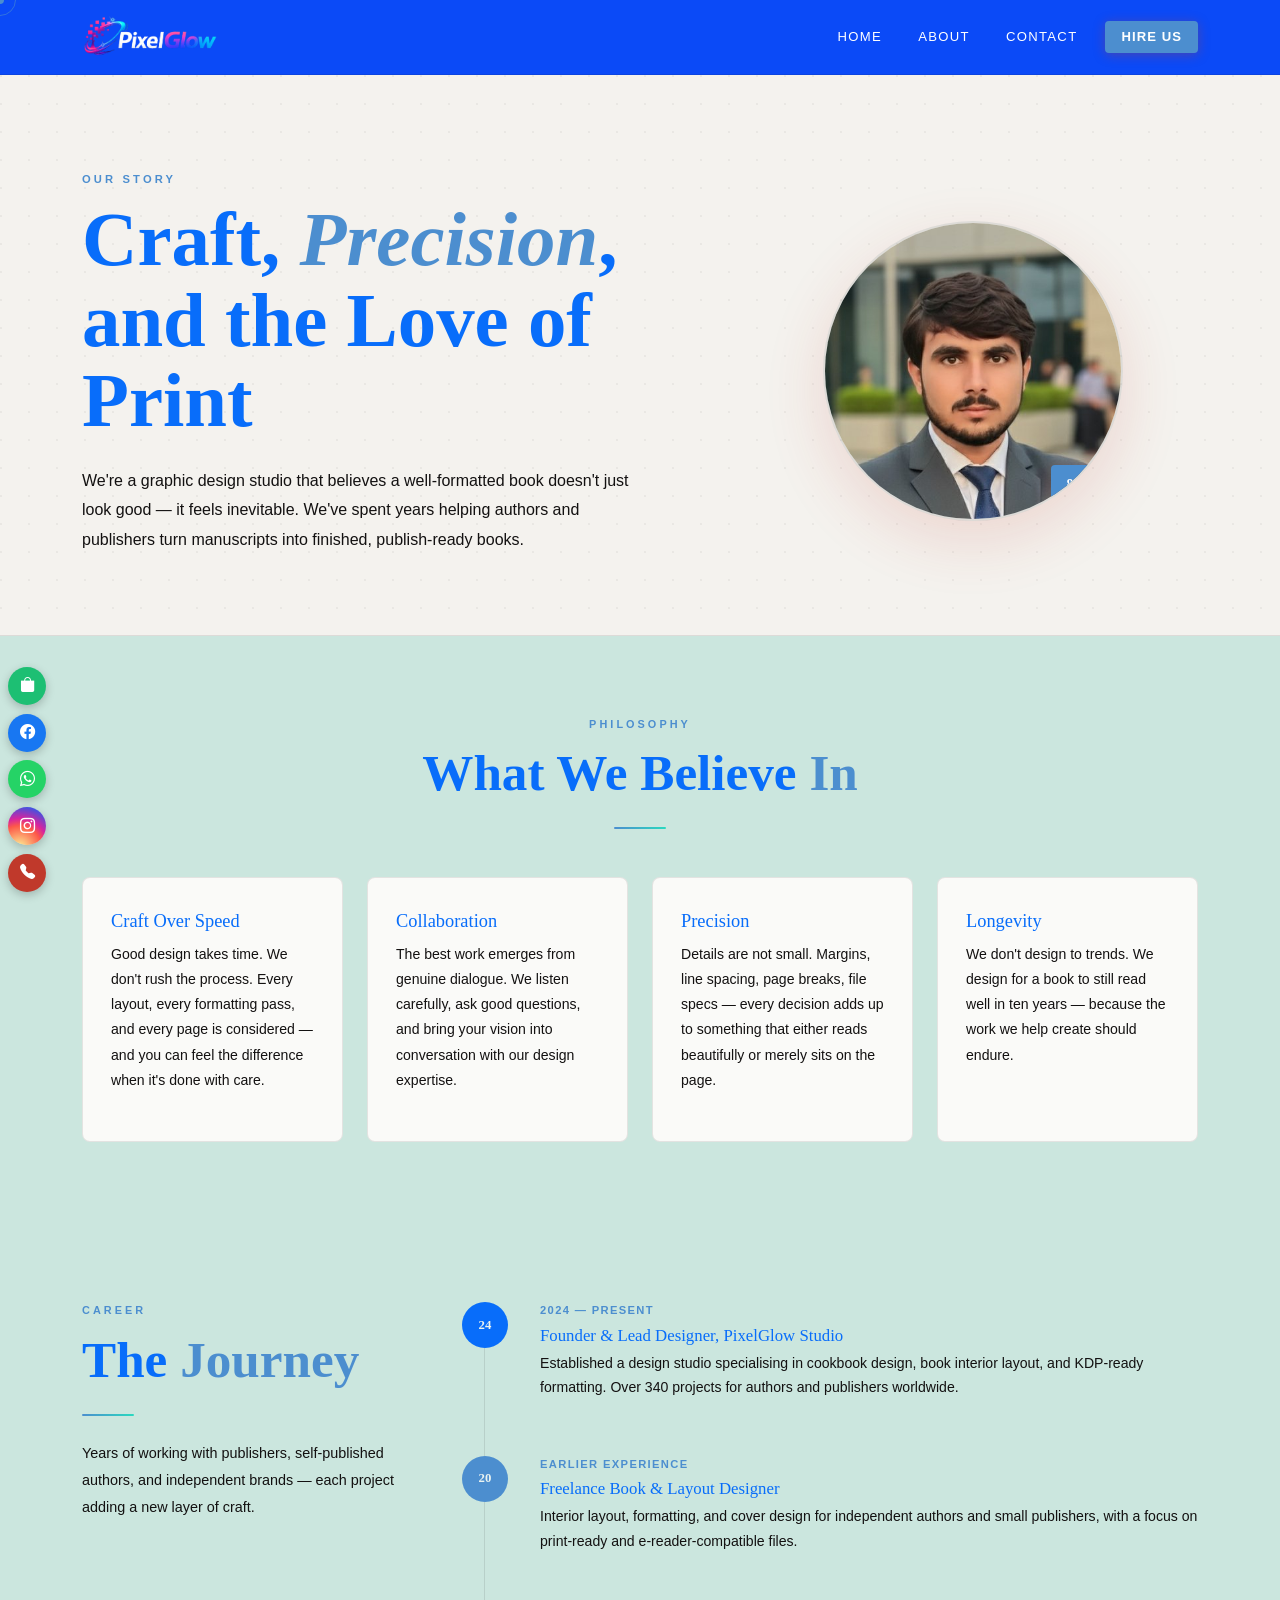
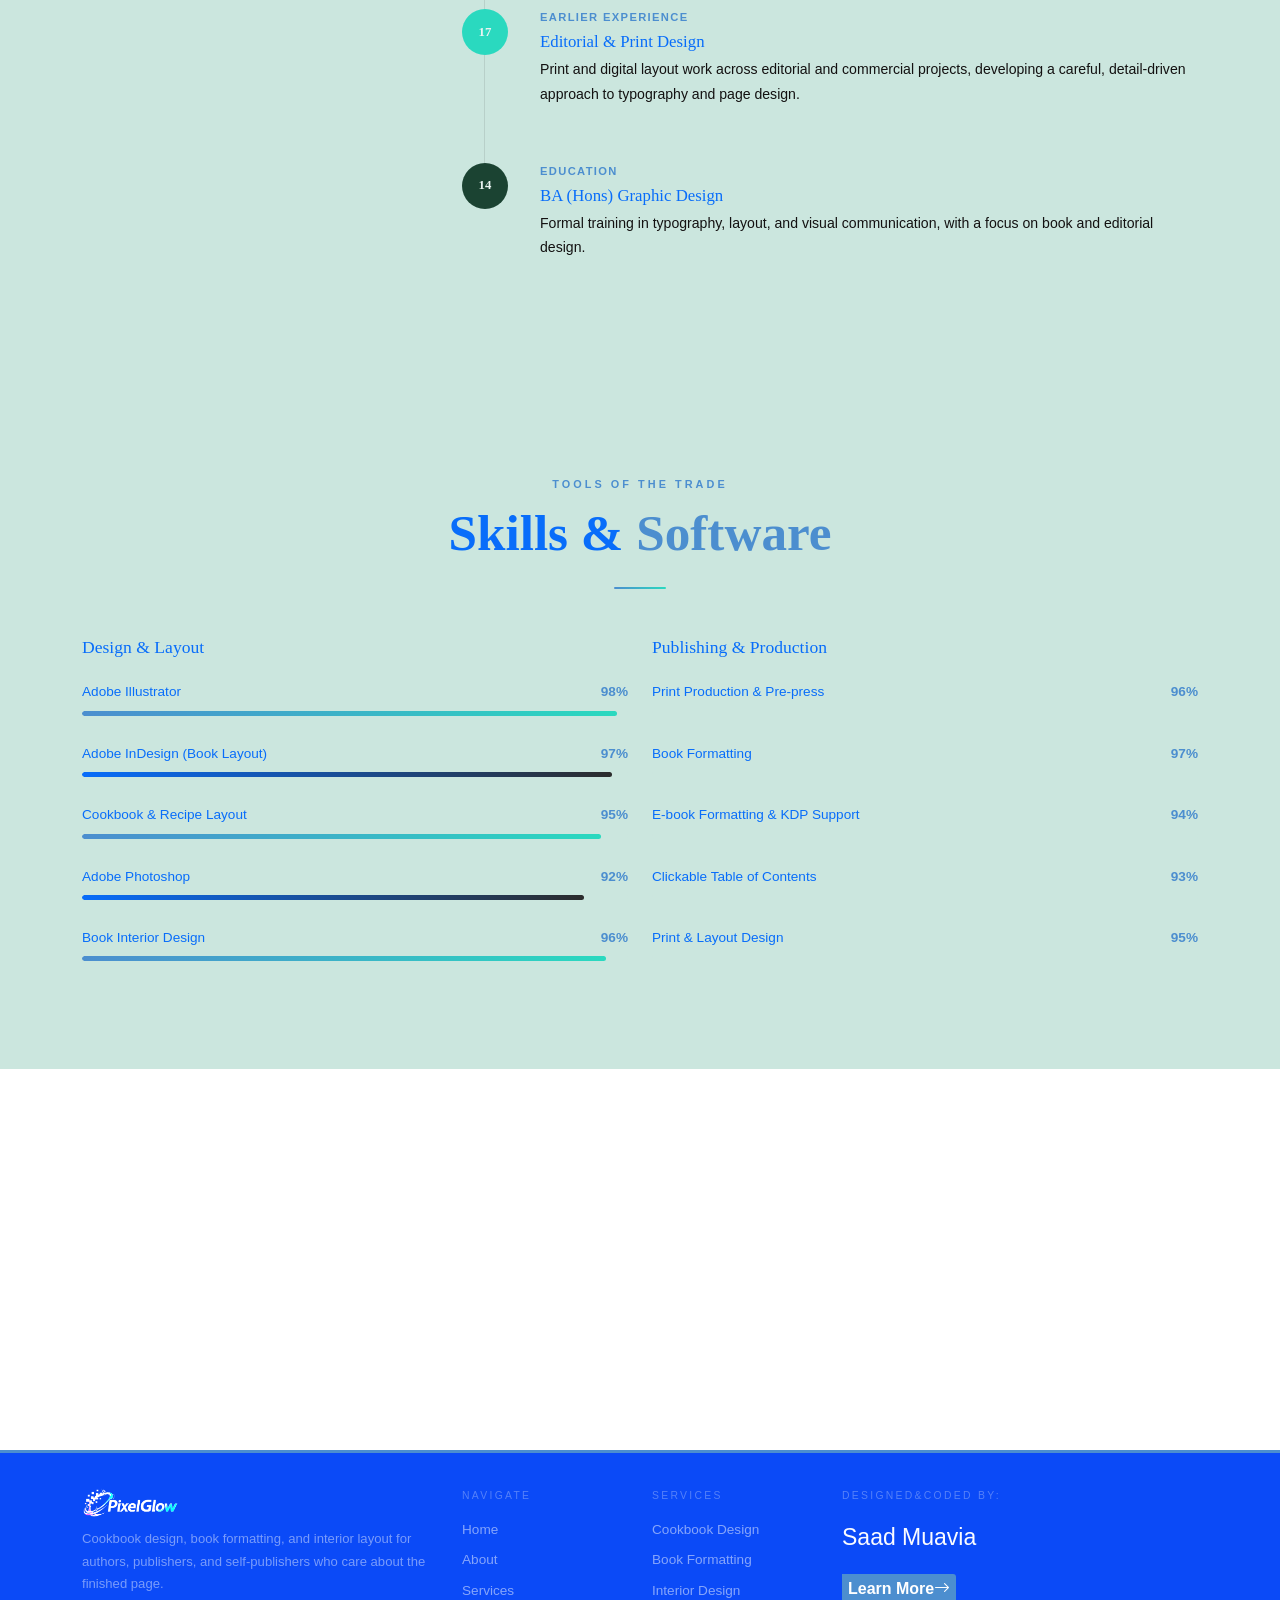
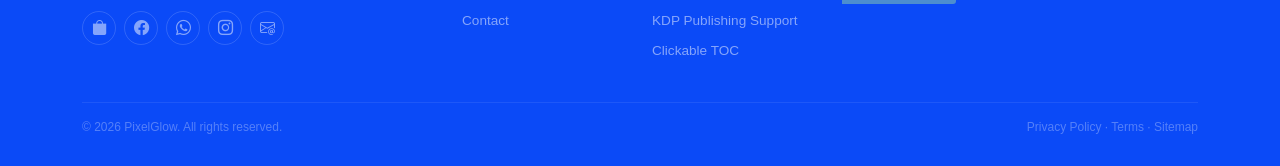
==== commit 13c2f956: "final seo" ====
--- a/html/about.html
+++ b/html/about.html
@@ -6,7 +6,7 @@
 
   <!-- Primary SEO -->
   <title>About PixelGlow</title>
-  <meta name="description" content="Meet PixelGlow, a graphic design studio specialising in cookbook design, book interior layout, formatting, and KDP publishing support for authors and publishers." />
+  <meta name="description" content="Meet PixelGlow, a design studio specialising in cookbook design, book interior layout, formatting, and KDP publishing support for authors." />
   <meta name="keywords" content="book design studio, cookbook designer, book formatting service, interior layout design, KDP publishing support, ebook formatting, Adobe Illustrator design, Adobe Photoshop editing" />
   <meta name="robots" content="index, follow" />
   <meta name="author" content="PixelGlow" />
@@ -14,10 +14,10 @@
 
   <!-- Open Graph (Facebook, WhatsApp link preview) -->
   <meta property="og:type" content="website" />
-  <meta property="og:url" content="https://yoursite.com/html/about.html" />
+  <meta property="og:url" content="https://pixelglow.pk/html/about.html" />
   <meta property="og:title" content="About PixelGlow — Book Design & Formatting Studio" />
   <meta property="og:description" content="Cookbook design, book interior layout, formatting, and KDP publishing support for authors and publishers." />
-  <meta property="og:image" content="https://pixelglow/assets/og-cover.jpg" />
+  <meta property="og:image" content="https://pixelglow.pk/assets/og-cover.jpg" />
   <meta property="og:image:width" content="1200" />
   <meta property="og:image:height" content="630" />
   <meta property="og:site_name" content="PixelGlow" />
@@ -36,7 +36,7 @@
     "@type": "AboutPage",
     "name": "About PixelGlow",
     "description": "PixelGlow is a graphic design studio specialising in cookbook design, book interior layout, formatting, and KDP publishing support.",
-    "url": "https://yoursite.com/html/about.html",
+    "url": "https://pixelglow.pk/html/about.html",
     "isPartOf": {
       "@type": "WebSite",
       "name": "PixelGlow",
@@ -109,7 +109,7 @@
       </div>
       <div class="col-lg-5 d-flex justify-content-center" data-aos="fade-left">
         <div style="width:300px;height:300px;border-radius:50%;overflow:hidden;border:2px solid var(--border);position:relative;box-shadow:0 20px 60px rgba(192,57,43,.15);">
-          <img src="../images/founder.jpeg" alt="Graphic designer working on a book layout at the PixelGlow studio" style="width:100%;height:100%;object-fit:cover;"/>
+          <img src="../images/founder.jpeg" alt="Graphic designer working on a book layout at the PixelGlow studio" loading="lazy" style="width:100%;height:100%;object-fit:cover;"/>
           <div style="position:absolute;bottom:14px;right:-12px;background:var(--red-vivid);color:#fff;padding:.6rem 1rem;border-radius:4px;font-family:'Playfair Display',serif;font-weight:700;font-size:.85rem;box-shadow:0 4px 20px rgba(192,57,43,.25);">
             8+ Years
           </div>
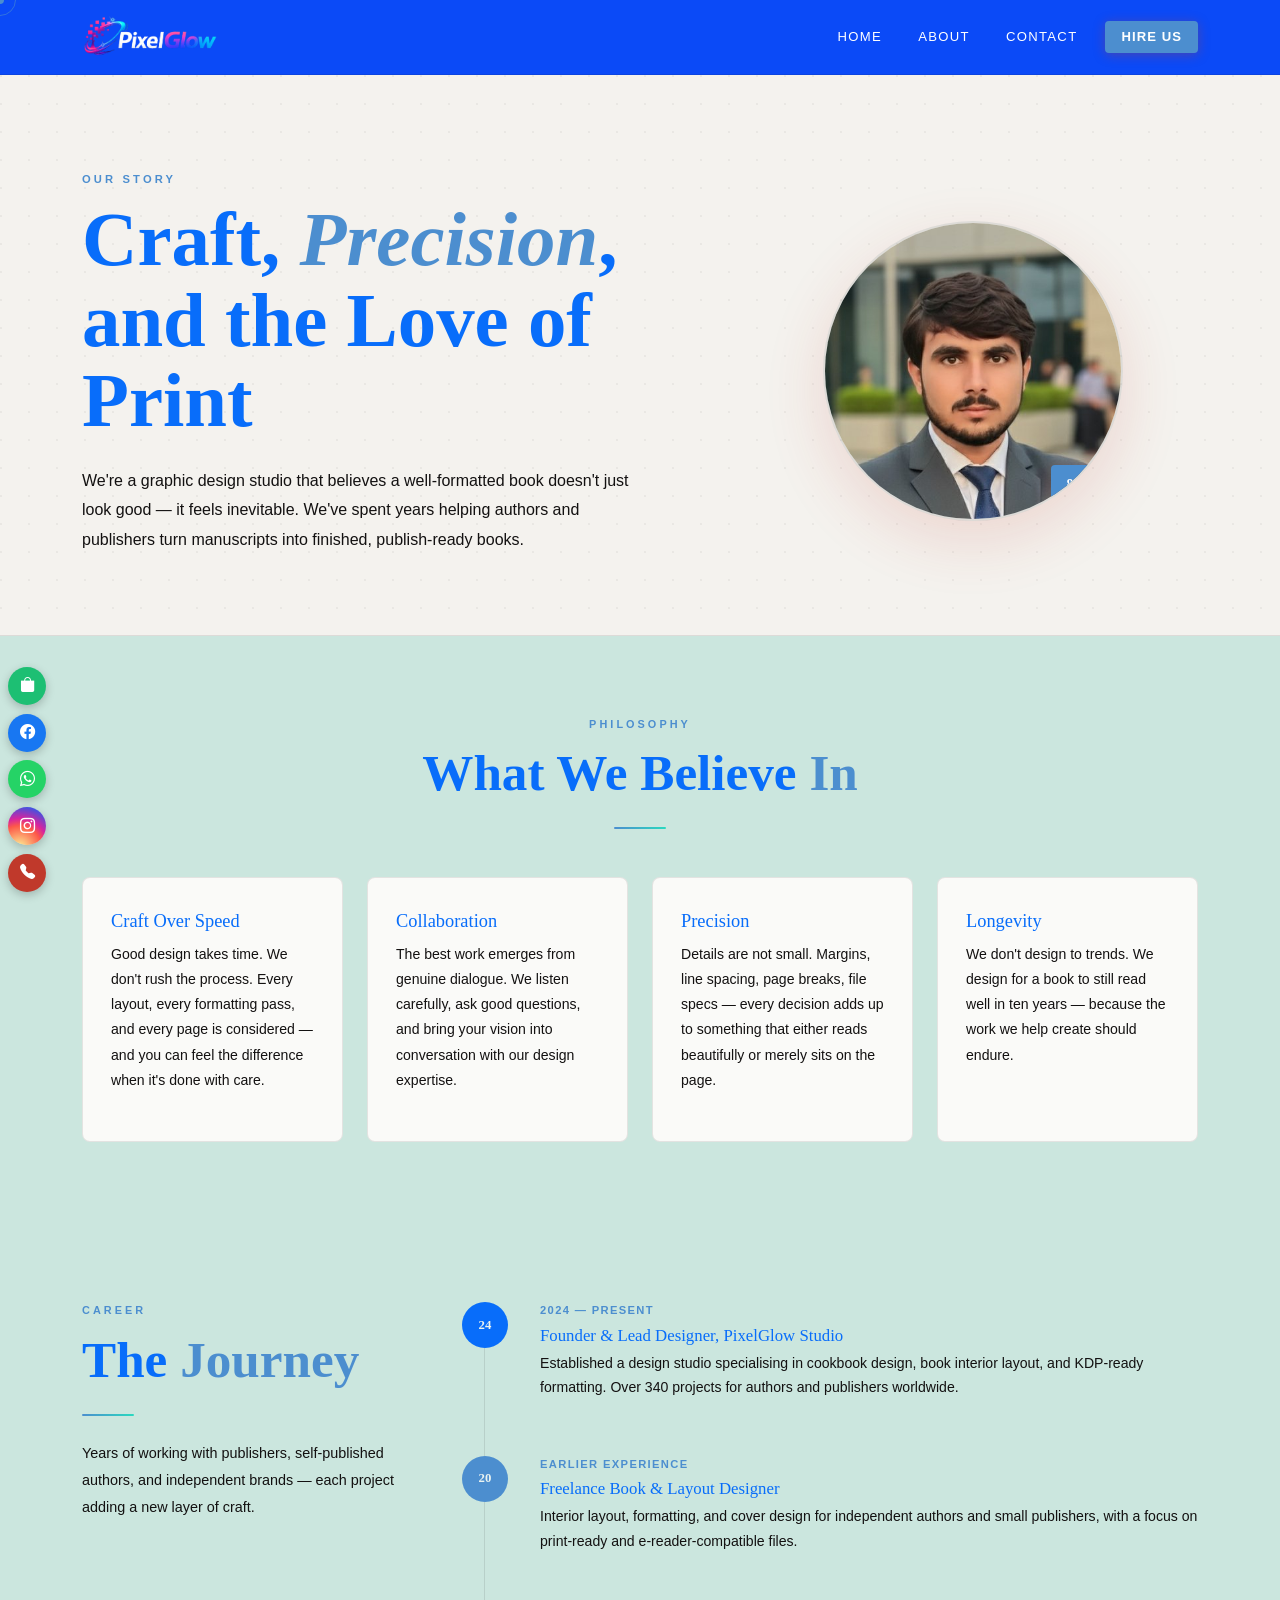
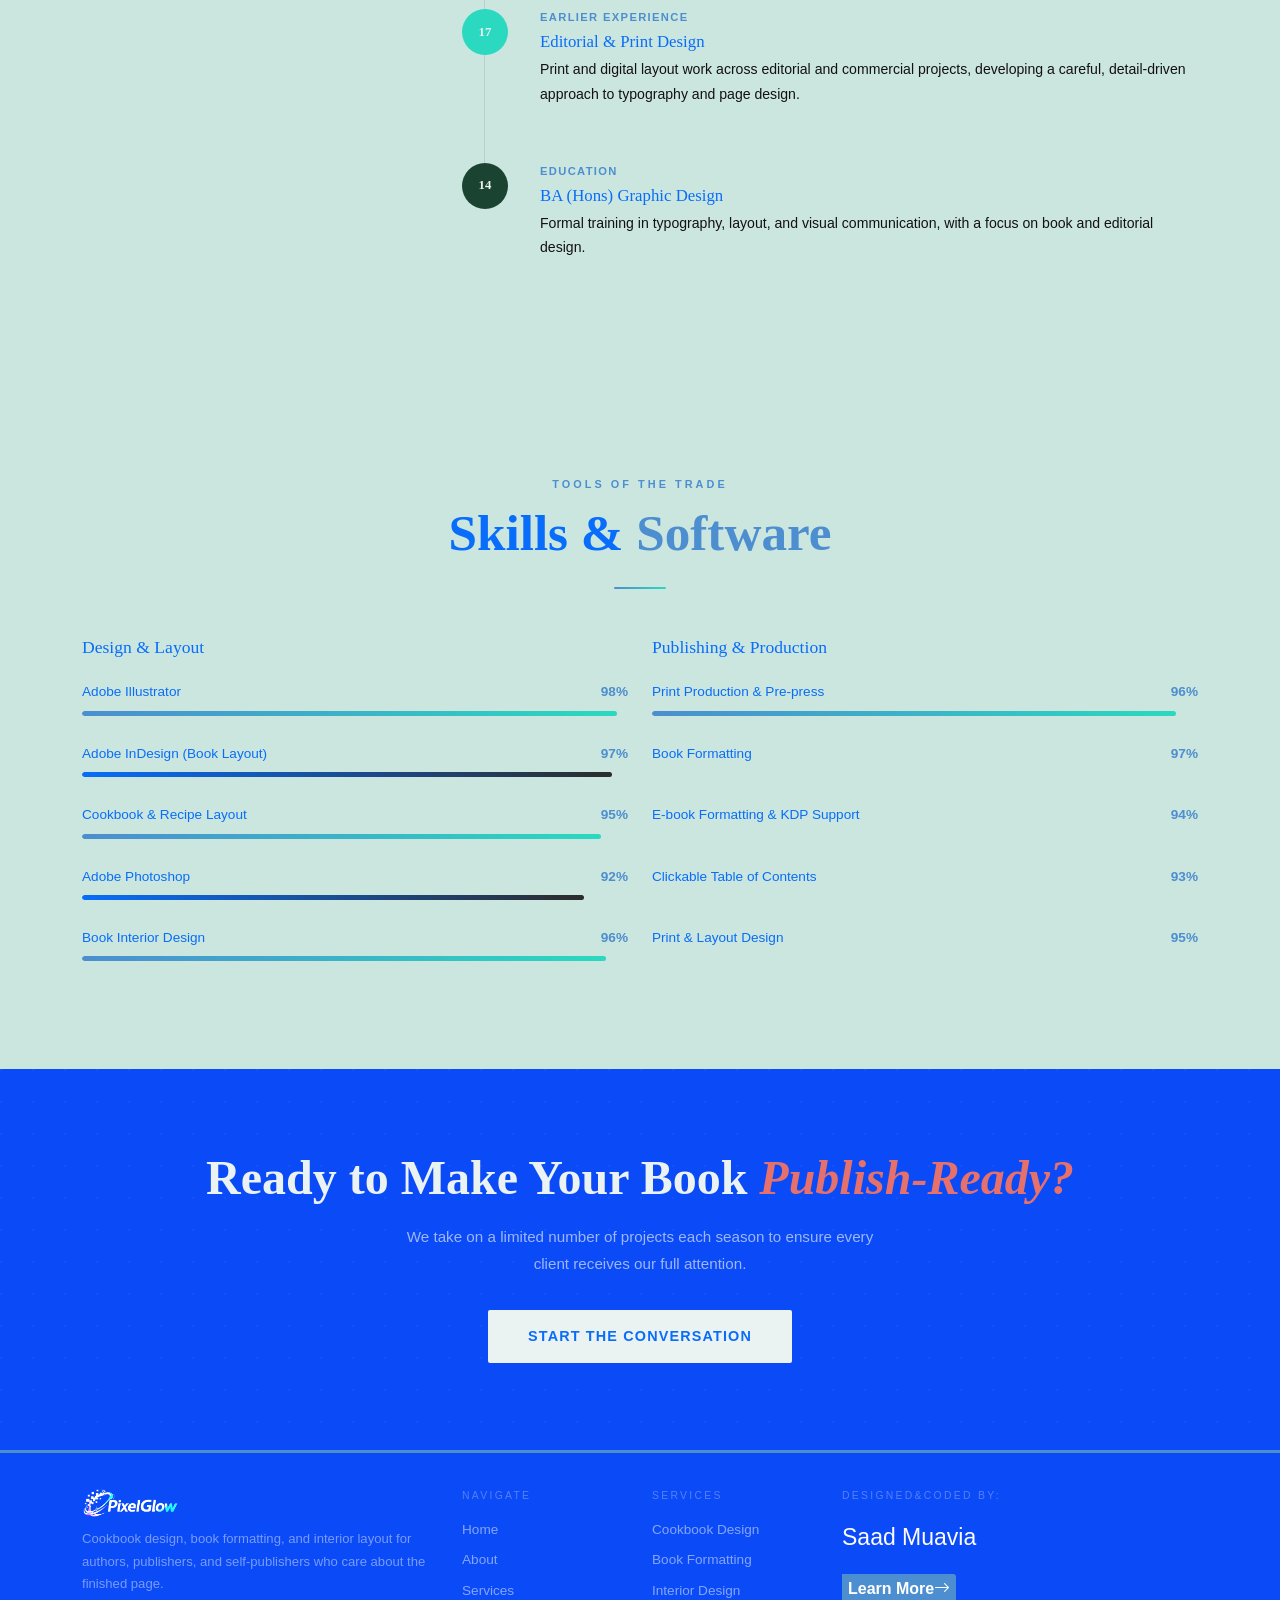
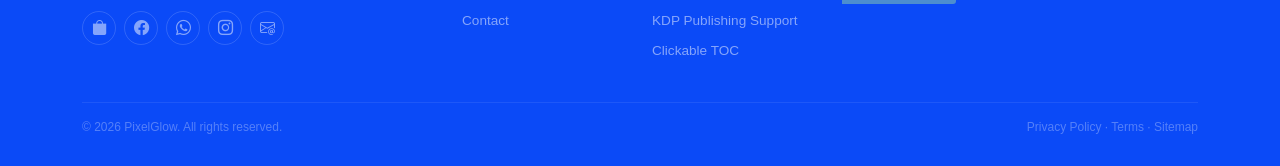
==== commit 78ccdb4c: "v 0.0.1" ====
--- a/html/about.html
+++ b/html/about.html
@@ -5,7 +5,7 @@
   <meta name="viewport" content="width=device-width, initial-scale=1.0" />
 
   <!-- Primary SEO -->
-  <title>About PixelGlow</title>
+  <title>About PixelGlow-Graphic Designer & Book KDP</title>
   <meta name="description" content="Meet PixelGlow, a design studio specialising in cookbook design, book interior layout, formatting, and KDP publishing support for authors." />
   <meta name="keywords" content="book design studio, cookbook designer, book formatting service, interior layout design, KDP publishing support, ebook formatting, Adobe Illustrator design, Adobe Photoshop editing" />
   <meta name="robots" content="index, follow" />
@@ -341,6 +341,7 @@
 <script src="https://cdn.jsdelivr.net/npm/bootstrap@5.3.3/dist/js/bootstrap.bundle.min.js"></script>
 <script src="https://unpkg.com/aos@2.3.4/dist/aos.js"></script>
 <script src="../js/main.js"></script>
+<script src="../js/protect.js"></script>
 <!-- ===== FIXED SOCIAL BAR ===== -->
 <div class="social-bar ">
   <a href="https://www.fiverr.com/s/pd7oVdY" class="sb-fiverr" title="Fiverr" target="_blank" rel="noopener"><i class="bi bi-bag-fill"></i></a>
--- a/css/style.css
+++ b/css/style.css
@@ -1,763 +1 @@
-/* ============================================================
-   PixelGlow — style.css
-   Illustrator, Graphic Designer & Book Designer Portfolio
-   ============================================================ */
-
-:root {
-  --ink:          #086dfa;
-  --ink-soft:     #2C2C2C;
-  --paper:        #eaf3f1;
-  --paper-warm:   #FAFAF8;
-  --paper-tint:   #F4F2EE;
-  --paper-mid:    #cbe6de;
-  --red-vivid:    #4c8ecf;
-  --red-light:    #E6706B;
-  --gold:         #2ad9bf;
-  --gold-light:   #E2B439;
-  --blue-deep:    #0b4af7;
-  --blue-bright:  #2979FF;
-  --green-dark:   #1B4332;
-  --green-mid:    #2D6A4F;
-  --muted:        #131111;
-  --muted-light:  #9A9A9A;
-  --border:       rgba(26,26,26,0.1);
-  --border-med:   rgba(26,26,26,0.18);
-  --white:        #FFFFFF;
-}
-
-*, *::before, *::after { box-sizing: border-box; margin: 0; padding: 0; }
-html { scroll-behavior: smooth; }
-
-body {
-  font-family: 'Inter', sans-serif;
-  
-  color: var(--ink);
-  overflow-x: hidden;
-}
-
-
-
-/* ── NAV ── */
-nav.navbar {
-  background: var(--blue-deep) !important;
-  padding: .6rem 2rem;
-  border-bottom: 1px solid var(--border);
-  position: sticky; top: 0; z-index: 1050;
-  backdrop-filter: blur(10px);
-}
-
-.navbar-brand img {
-  height: 45px;
-  width: auto;
-  
-  
-}
-
-.navbar .nav-link {
-  color: white !important;
-  font-size: .82rem;
-  letter-spacing: .1em;
-  text-transform: uppercase;
-  font-weight: 500;
-  padding: .4rem 1rem !important;
-  position: relative;
-  transition: color .25s;
-}
-.navbar .nav-link::after {
-  content: '';
-  position: absolute; bottom: 0; left: 50%;
-  width: 0; height: 1.5px;
-  background: var(--red-vivid);
-  transform: translateX(-50%);
-  transition: width .3s;
-}
-.navbar .nav-link:hover { color: var(--ink) !important; }
-.navbar .nav-link:hover::after { width: 60%; }
-.nav-cta {
-  background: var(--red-vivid) !important;
-  color: #fff !important;
-  border-radius: 4px;
-  padding: .45rem 1.4rem !important;
-  font-weight: 700 !important;
-  letter-spacing: .08em !important;
-  box-shadow: 0 2px 12px rgba(192,57,43,.35) !important;
-  transition: background .25s, transform .2s, box-shadow .25s !important;
-}
-.nav-cta:hover {
-  background: #0532ac !important;
-  color: #f5f3f3 !important;
-  transform: translateY(-2px);
-  box-shadow: 0 5px 30px rgba(223, 211, 210, 0.99) !important;
-}
-.nav-cta::after { display: none !important; }
-
-/* ── HERO ── */
-#hero {
-  min-height: 100vh;
-  background: var(--paper-warm);
-  display: flex; align-items: center;
-  position: relative; overflow: hidden;
-  padding: 0;
-}
-#heroCarousel, #heroCarousel .carousel-inner, #heroCarousel .carousel-item, .hero-slide {
-  height: 100vh;
-  width: 100%;
-}
-.hero-slide { display:flex; align-items:center; }
-.portfolio-item { position: relative; overflow: hidden; height: 320px; border-radius: 10px; }
-.portfolio-item img.portfolio-mock { position:absolute;}
-.hero-texture {
-  position: absolute; inset: 0;
-  background-image:
-    radial-gradient(circle at 1px 1px, rgba(26,26,26,.06) 1px, transparent 0);
-  background-size: 32px 32px;
-  pointer-events: none;
-}
-.hero-blob {
-  position: absolute;
-  border-radius: 50%;
-  filter: blur(100px);
-  opacity: .12;
-  animation: blobPulse 10s ease-in-out infinite alternate;
-}
-.blob-red  { width:500px;height:500px;background:var(--red-vivid); top:-120px; right:-60px; }
-.blob-gold { width:380px;height:380px;background:var(--gold); bottom:-60px; left:-60px; animation-delay:-5s; }
-@keyframes blobPulse { from{transform:scale(1) rotate(0)} to{transform:scale(1.1) rotate(10deg)} }
-
-.hero-eyebrow {
-  font-size: .72rem; letter-spacing: .28em; text-transform: uppercase;
-  color: var(--red-vivid); font-weight: 700;
-}
-.hero-title {
-  font-family: 'Playfair Display', serif;
-  font-size: clamp(3rem, 7vw, 6.5rem);
-  font-weight: 900;
-  line-height: 1.0;
-  color: rgba(9, 57, 246, 0.96);
-}
-.hero-title em { font-style: italic; color: var(--red-vivid); }
-.hero-title .stroke-text {
-  -webkit-text-stroke: 2px var(--ink);
-  color: transparent;
-}
-.hero-sub {
-  font-size: 1.05rem; color: var(--muted);
-  font-weight: 300; line-height: 1.85; max-width: 480px;
-}
-.btn-hero-primary {
-  background: var(--ink); color: var(--paper);
-  border: none; border-radius: 2px;
-  padding: .9rem 2.2rem; font-size: .9rem; font-weight: 600;
-  letter-spacing: .06em;
-  position: relative; overflow: hidden;
-  transition: transform .25s, box-shadow .25s, background .25s;
-  text-decoration: none; display: inline-block;
-  text-transform: uppercase;
-}
-.btn-hero-primary:hover { background: var(--red-vivid); transform:translateY(-3px); box-shadow:0 12px 40px rgba(192,57,43,.25); color: var(--paper); }
-.btn-hero-outline {
-  background: transparent; color: rgb(11, 30, 233);
-  border: 1.5px solid var(--blue-deep); border-radius: 2px;
-  padding: .9rem 2.2rem; font-size: .9rem; font-weight: 500;
-  transition: border-color .25s, color .25s, transform .25s;
-  text-decoration: none; display: inline-block;
-  text-transform: uppercase; letter-spacing: .06em;
-}
-.btn-hero-outline:hover { border-color:var(--blue-bright); color:var(--blue-bright); transform:translateY(-3px); }
-
-/* Book stack animation */
-.book-stack {
-  position: relative; width: 320px; height: 380px;
-  margin: auto;
-}
-.book {
-  position: absolute; left: 0; right: 0;
-  height: 55px; border-radius: 4px 12px 12px 4px;
-  transform-origin: left center;
-  animation: bookFloat 6s ease-in-out infinite;
-  box-shadow: 4px 4px 20px rgba(0,0,0,.12);
-}
-.book::before {
-  content: '';
-  position: absolute; left: 0; top: 0; bottom: 0;
-  width: 18px;
-  border-radius: 4px 0 0 4px;
-  background: rgba(0,0,0,.18);
-}
-.book:nth-child(1){background:linear-gradient(135deg,#C0392B,#E74C3C);bottom:0;animation-delay:0s;}
-.book:nth-child(2){background:linear-gradient(135deg,#1A237E,#2979FF);bottom:65px;width:88%;animation-delay:-.8s;}
-.book:nth-child(3){background:linear-gradient(135deg,#1B4332,#2D6A4F);bottom:130px;width:94%;animation-delay:-1.6s;}
-.book:nth-child(4){background:linear-gradient(135deg,#7B1FA2,#AB47BC);bottom:195px;width:80%;animation-delay:-2.4s;}
-.book:nth-child(5){background:linear-gradient(135deg,#B8860B,#D4A017);bottom:260px;width:90%;animation-delay:-3.2s;}
-.book:nth-child(6){background:linear-gradient(135deg,#1A1A1A,#3A3A3A);bottom:325px;width:75%;animation-delay:-4s;}
-@keyframes bookFloat {
-  0%,100%{transform:translateX(0) rotate(0deg)}
-  25%{transform:translateX(8px) rotate(1deg)}
-  75%{transform:translateX(-5px) rotate(-.5deg)}
-}
-.book-spine-label {
-  position: absolute; top: 50%; left: 24px;
-  transform: translateY(-50%);
-  font-family: 'Playfair Display', serif;
-  font-size: .62rem; font-weight: 700;
-  color: rgba(255,255,255,.85);
-  letter-spacing: .1em; text-transform: uppercase;
-  white-space: nowrap;
-}
-.carousel-control-prev-icon,
-.carousel-control-next-icon {
-    filter: invert(100%) sepia(95%) saturate(2000%) hue-rotate(210deg) !important;
-}
-/* ── MARQUEE ── */
-.marquee-strip {
-  background: var(--blue-deep);
-  overflow: hidden; padding: .85rem 0;
-  white-space: nowrap;
-}
-.marquee-inner {
-  display: inline-flex; gap: 3rem;
-  animation: marquee 25s linear infinite;
-}
-.marquee-inner span {
-  font-family: 'Playfair Display', serif;
-  font-style: italic; font-size: 1.05rem;
-  color: rgba(255,255,255,.75);
-}
-.marquee-inner .dot { color: var(--red-vivid); font-style: normal; }
-@keyframes marquee { from{transform:translateX(0)} to{transform:translateX(-50%)} }
-
-/* ── SECTIONS common ── */
-section { padding: 7rem 0; }
-.section-eyebrow {
-  font-size: .68rem; letter-spacing: .28em;
-  text-transform: uppercase; font-weight: 700;
-  color: var(--red-vivid); margin-bottom: .75rem;
-}
-.section-title {
-  font-family: 'Playfair Display', serif;
-  font-size: clamp(2rem, 4vw, 3.2rem); font-weight: 700;
-  color: var(--ink); line-height: 1.15;
-}
-.section-title span { color: var(--red-vivid); }
-.divider-line {
-  width: 52px; height: 2px;
-  background: linear-gradient(90deg,var(--red-vivid),var(--gold));
-  margin: 1.5rem 0; border-radius: 2px;
-}
-
-/* ── ABOUT ── */
-#about { background: var(--paper-tint); }
-.stat-card {
-  background: var(--paper);
-  border: 1px solid var(--border);
-  border-radius: 6px; padding: 2rem 1.5rem;
-  text-align: center;
-  transition: transform .3s, border-color .3s, box-shadow .3s;
-}
-.stat-card:hover {
-  transform: translateY(-6px);
-  border-color: var(--red-vivid);
-  box-shadow: 0 12px 40px rgba(192,57,43,.1);
-}
-.stat-num {
-  font-family: 'Playfair Display', serif;
-  font-size: 3.5rem; 
-  font-weight: 900;
-  line-height: 1;
-  background: linear-gradient(135deg, var(--red-vivid), var(--gold));
-  background-clip: text;
-  -webkit-background-clip: text; 
-  color: transparent;
-  -webkit-text-fill-color: transparent;
-}
-.stat-label { font-size: .75rem; letter-spacing: .15em; text-transform: uppercase; color: var(--muted); margin-top: .5rem; }
-.about-img-wrap {
-  position: relative; border-radius: 8px; overflow: visible;
-}
-.about-img-wrap img { width: 100%; display: block; border-radius: 8px; }
-.about-img-badge {
-  position: absolute; bottom: 24px; right: -20px;
-  background: var(--red-vivid);
-  color: var(--white);
-  padding: 1rem 1.4rem; border-radius: 6px;
-  box-shadow: 0 8px 30px rgba(0,0,0,.15);
-}
-.about-img-badge strong { font-family: 'Playfair Display', serif; font-size: 1.5rem; display: block; line-height: 1; }
-.about-img-badge span { font-size: .72rem; letter-spacing: .1em; opacity: .9; }
-
-/* ── SERVICES ── */
-#services { background: var(--paper); }
-.service-card {
-  background: var(--paper-warm);
-  border: 1px solid var(--border);
-  border-radius: 8px; padding: 2.5rem 2rem;
-  height: 100%;
-  position: relative; overflow: hidden;
-  transition: transform .35s, border-color .35s, box-shadow .35s;
-}
-.service-card::before {
-  content: '';
-  position: absolute; inset: 0;
-  background: linear-gradient(135deg,var(--red-vivid) 0%,transparent 60%);
-  opacity: 0;
-  transition: opacity .4s;
-}
-.service-card:hover { transform: translateY(-8px); border-color: var(--red-vivid); box-shadow: 0 20px 60px rgba(192,57,43,.12); }
-.service-card:hover::before { opacity: .04; }
-.service-icon {
-  width: 52px; height: 52px; border-radius: 10px;
-  background: var(--ink);
-  display: flex; align-items: center; justify-content: center;
-  font-size: 1.3rem; color: var(--paper);
-  margin-bottom: 1.5rem;
-  transition: transform .3s;
-}
-.service-card:hover .service-icon { transform: rotate(-8deg) scale(1.1); }
-.service-card h4 {
-  font-family: 'Playfair Display', serif;
-  font-size: 1.2rem; color: var(--ink); margin-bottom: .75rem;
-}
-.service-card p { font-size: .9rem; line-height: 1.8; color: var(--muted); }
-.service-tag {
-  display: inline-block; margin-top: 1.25rem;
-  font-size: .68rem; letter-spacing: .15em; text-transform: uppercase;
-  color: var(--red-vivid); font-weight: 700;
-}
-
-/* ── PROCESS ── */
-#process { background: var(--paper); }
-.process-step {
-  display: flex; gap: 1.5rem; align-items: flex-start;
-  padding: 2rem; border-radius: 8px;
-  border: 1px solid var(--border);
-  background: var(--paper-warm);
-  transition: border-color .3s, transform .3s, box-shadow .3s;
-}
-.process-step:hover { border-color: var(--red-vivid); transform: translateX(8px); box-shadow: 0 8px 30px rgba(192,57,43,.08); }
-.step-num {
-  font-family: 'Playfair Display', serif;
-  font-size: 3rem; font-weight: 900; line-height: 1;
-  color: transparent;
-  -webkit-text-stroke: 1.5px var(--red-vivid);
-  flex-shrink: 0; width: 60px;
-}
-.step-content h4 { font-family: 'Playfair Display', serif; font-size: 1.15rem; color: var(--ink); margin-bottom: .5rem; }
-.step-content p { font-size: .9rem; line-height: 1.8; color: var(--muted); }
-
-/* ── TESTIMONIALS ── */
-#testimonials { background: var(--paper-tint); }
-.testi-card {
-  background: var(--paper);
-  border: 1px solid var(--border);
-  border-radius: 10px; padding: 2rem;
-  height: 100%;
-  transition: border-color .3s, transform .3s, box-shadow .3s;
-}
-.testi-card:hover { border-color: var(--red-vivid); transform: translateY(-4px); box-shadow: 0 12px 40px rgba(192,57,43,.1); }
-.testi-author { display: flex; gap: 1rem; align-items: center; margin-top: 1.5rem; }
-.testi-avatar {
-  width: 70px; height: 70px; 
- 
-  display: flex; align-items: center; justify-content: center;
-  font-family: 'Playfair Display', serif; font-weight: 700; font-size: 1.1rem; color: var(--white);
-  flex-shrink: 0;
-}
-.testi-avatar img{
-  width: 100%; border-radius: 100%; height: 100%;
-}
-.testi-name { font-weight: 600; font-size: .92rem; color: var(--ink); }
-.testi-role { font-size: .75rem; color: var(--muted); letter-spacing: .06em; }
-.testi-text { font-size: .9rem; line-height: 1.8; color: var(--muted); font-style: italic; }
-.stars { color: var(--gold); font-size: .85rem; margin-bottom: .75rem; }
-
-/* ── SKILLS BARS ── */
-#skills { background: var(--paper); }
-.skill-row { margin-bottom: 1.75rem; }
-.skill-label { display: flex; justify-content: space-between; margin-bottom: .5rem; font-size: .85rem; }
-.skill-label span:first-child { color: var(--ink); font-weight: 500; }
-.skill-label span:last-child { color: var(--red-vivid); font-weight: 700; }
-.skill-track {
-  height: 5px; background: var(--paper-mid);
-  border-radius: 3px; overflow: hidden;
-}
-.skill-fill {
-  height: 100%; border-radius: 3px;
-  background: linear-gradient(90deg,var(--ink),var(--ink-soft));
-  width: 0; transition: width 1.4s cubic-bezier(.22,1,.36,1);
-}
-.skill-fill.red { background: linear-gradient(90deg,var(--red-vivid),var(--gold)); }
-
-/* ── CTA BAND ── */
-#cta-band {
-  background: var(--blue-deep);
-  padding: 5rem 0; text-align: center;
-  position: relative; overflow: hidden;
-}
-#cta-band::before {
-  content: '';
-  position: absolute; inset: 0;
-  background-image: radial-gradient(circle at 1px 1px, rgba(255,255,255,.04) 1px, transparent 0);
-  background-size: 32px 32px;
-}
-.cta-title { font-family: 'Playfair Display', serif; font-size: clamp(2rem,4vw,3rem); color: var(--paper); font-weight: 900; }
-.cta-title em { color: var(--red-light); }
-.btn-cta-white {
-  background: var(--paper); color: var(--ink);
-  border: none; border-radius: 2px; padding: 1rem 2.5rem;
-  font-weight: 700; font-size: .9rem; letter-spacing: .08em;
-  text-transform: uppercase;
-  transition: transform .25s, box-shadow .25s, background .25s;
-  text-decoration: none; display: inline-block;
-}
-.btn-cta-white:hover { background: var(--red-vivid); color: var(--paper); transform: scale(1.05); box-shadow: 0 12px 40px rgba(0,0,0,.3); }
-
-/* ── CONTACT ── */
-#contact { background: var(--paper-warm); }
-.contact-card {
-  background: var(--paper);
-  border: 1px solid var(--border);
-  border-radius: 8px; padding: 2rem 1.5rem;
-  text-align: center;
-  transition: border-color .3s, transform .3s, box-shadow .3s;
-}
-.contact-card:hover { border-color: var(--red-vivid); transform: translateY(-4px); box-shadow: 0 10px 30px rgba(192,57,43,.1); }
-.contact-icon { font-size: 1.8rem; margin-bottom: 1rem; color: var(--red-vivid); }
-.contact-label { font-size: .68rem; letter-spacing: .22em; text-transform: uppercase; color: var(--muted); margin-bottom: .4rem; }
-.contact-value { font-size: .92rem; color: var(--ink); font-weight: 600; }
-.form-group { margin-bottom: 1.25rem; }
-.form-control-dark {
-  background: var(--paper);
-  border: 1px solid var(--border-med);
-  border-radius: 4px; color: var(--ink);
-  padding: .85rem 1.1rem; width: 100%;
-  font-size: .9rem; font-family: 'Inter', sans-serif;
-  transition: border-color .25s, box-shadow .25s;
-  outline: none;
-}
-.form-control-dark::placeholder { color: var(--muted-light); }
-.form-control-dark:focus { border-color: var(--red-vivid); box-shadow: 0 0 0 3px rgba(192,57,43,.08); }
-textarea.form-control-dark { resize: vertical; min-height: 130px; }
-.btn-submit {
-  background: var(--ink);
-  color: var(--paper); border: none; border-radius: 4px;
-  padding: .9rem 2.5rem; font-size: .9rem; font-weight: 600;
-  width: 100%; cursor: pointer; letter-spacing: .06em; text-transform: uppercase;
-  transition: background .3s, transform .2s;
-}
-.btn-submit:hover { background: var(--red-vivid); transform: translateY(-2px); }
-
-/* ── FOOTER ── */
-footer {
-  background: var(--blue-deep);
-  border-top: 3px solid var(--red-vivid);
-  padding: 2.2rem 0 0;
-}
-.footer-brand {
-  display: flex; align-items: center; gap: .6rem;
-  font-family: 'DM Serif Display', serif;
-  font-size: 1.8rem; color: var(--paper);
-}
-.footer-brand img { height: 32px; width: auto; filter: brightness(10); }
-.footer-desc { font-size: .82rem; color: rgba(255,255,255,.45); line-height: 1.7; margin-top: .5rem; }
-.footer-heading { font-size: .65rem; letter-spacing: .22em; text-transform: uppercase; color: rgba(255,255,255,.3); margin-bottom: .8rem; }
-.footer-links { list-style: none; padding: 0; }
-.footer-links li { margin-bottom: .4rem; }
-.footer-links a {
-  color: rgba(255,255,255,.5); font-size: .85rem; text-decoration: none;
-  transition: color .2s, padding-left .2s;
-}
-.footer-links a:hover { color: var(--red-vivid); padding-left: 6px; cursor: pointer !important; }
-.social-link {
-  width: 34px; height: 34px; border-radius: 50%;
-  border: 1px solid rgba(255,255,255,.15);
-  display: inline-flex; align-items: center; justify-content: center;
-  color: rgba(255,255,255,.5); font-size: .95rem; text-decoration: none;
-  transition: border-color .25s, color .25s, background .25s;
-}
-.social-link:hover { border-color: var(--red-vivid) !important; color: #fff !important; background: var(--red-vivid) !important; }
-.footer-bottom {
-  border-top: 1px solid rgba(255,255,255,.08);
-  margin-top: 1.5rem; padding: .9rem 0;
-  display: flex; justify-content: space-between; align-items: center; flex-wrap: wrap; gap: .5rem;
-}
-.footer-bottom p { font-size: .75rem; color: rgba(255,255,255,.3); }
-footer .row.gy-5 { --bs-gutter-y: 1.5rem; }
-
-/* ── CURSOR ── */
-.cursor {
-  width: 8px; height: 8px;
-  background: var(--red-vivid);
-  border-radius: 50%;
-  position: fixed; pointer-events: none;
-  z-index: 99999;
-  transform: translate(-50%, -50%);
-  transition: transform .1s;
-}
-.cursor-ring {
-  width: 32px; height: 32px;
-  border: 1.5px solid var(--red-vivid);
-  border-radius: 50%;
-  position: fixed; pointer-events: none;
-  z-index: 99998;
-  transform: translate(-50%, -50%);
-  transition: width .3s, height .3s, border-color .3s;
-  opacity: .6;
-}
-.cursor-ring.cursor-hover {
-  width: 48px; height: 48px;
-  border-color: var(--gold);
-  opacity: .9;
-}
-
-/* ── PARTICLES CANVAS ── */
-#particles-canvas { position: absolute; inset: 0; pointer-events: none; z-index: 0; }
-#hero > *:not(#particles-canvas) { position: relative; z-index: 1; }
-
-/* ── SCROLL PROGRESS ── */
-.scroll-progress {
-  position: fixed; top: 0; left: 0;
-  height: 2px; background: linear-gradient(90deg,var(--red-vivid),var(--gold));
-  z-index: 9999; transition: width .1s;
-}
-
-/* ── BACK TO TOP ── */
-#back-top {
-  position: fixed; bottom: 2rem; right: 0rem;
-  width: 44px; height: 44px;
-  background: var(--ink); color: var(--paper);
-  border-radius: 50%; display: flex; align-items: center; justify-content: center;
-  font-size: 1.1rem; cursor: pointer; text-decoration: none;
-  box-shadow: 0 4px 20px rgba(0,0,0,.2);
-  transition: transform .3s, opacity .3s, background .25s;
-  opacity: 0; pointer-events: none;
-  z-index: 1000;
-}
-#back-top.visible { opacity: 1; pointer-events: auto; }
-#back-top:hover { transform: translateY(-4px); background: var(--red-vivid); }
-
-/* ── MISC ── */
-.badge-tag {
-  display: inline-block; background: rgba(192,57,43,.08);
-  color: var(--red-vivid); border-radius: 20px;
-  padding: .28rem .85rem; font-size: .7rem; letter-spacing: .1em;
-  text-transform: uppercase; font-weight: 600; margin: .25rem .2rem;
-  border: 1px solid rgba(192,57,43,.18);
-}
-
-/* ── PAGE HERO (about, contact) ── */
-.page-hero {
-  background: var(--paper-tint);
-  padding: 6rem 0 4rem;
-  border-bottom: 1px solid var(--border);
-  position: relative; overflow: hidden;
-}
-.page-hero-texture {
-  position: absolute; inset: 0;
-  background-image: radial-gradient(circle at 1px 1px, rgba(26,26,26,.05) 1px, transparent 0);
-  background-size: 28px 28px;
-}
-.page-hero-eyebrow {
-  font-size: .7rem; letter-spacing: .28em; text-transform: uppercase;
-  color: var(--red-vivid); font-weight: 700; margin-bottom: .75rem;
-}
-.page-hero-title {
-  font-family: 'Playfair Display', serif;
-  font-size: clamp(2.5rem, 6vw, 5rem);
-  font-weight: 900; line-height: 1.05; color: var(--ink);
-}
-.page-hero-title em { font-style: italic; color: var(--red-vivid); }
-.page-hero-sub {
-  font-size: 1rem; color: var(--muted);
-  font-weight: 300; line-height: 1.85; max-width: 560px;
-}
-
-/* ── ABOUT PAGE SPECIFIC ── */
-.values-card {
-  background: var(--paper-warm);
-  border: 1px solid var(--border);
-  border-radius: 8px; padding: 2rem 1.75rem;
-  height: 100%;
-  transition: transform .3s, border-color .3s, box-shadow .3s;
-}
-.values-card:hover { transform: translateY(-6px); border-color: var(--red-vivid); box-shadow: 0 12px 40px rgba(192,57,43,.1); }
-.values-icon { font-size: 2rem; margin-bottom: 1rem; }
-.values-card h4 { font-family: 'Playfair Display', serif; font-size: 1.15rem; color: var(--ink); margin-bottom: .6rem; }
-.values-card p { font-size: .88rem; line-height: 1.8; color: var(--muted); }
-
-.timeline-item {
-  display: flex; gap: 2rem;
-  padding-bottom: 2.5rem;
-  position: relative;
-}
-.timeline-item:not(:last-child)::before {
-  content: '';
-  position: absolute; left: 22px; top: 46px;
-  width: 1px; bottom: 0;
-  background: var(--border);
-}
-.timeline-dot {
-  width: 46px; height: 46px; border-radius: 50%;
-  background: var(--ink); color: var(--paper);
-  display: flex; align-items: center; justify-content: center;
-  font-family: 'Playfair Display', serif; font-weight: 700;
-  font-size: .8rem; flex-shrink: 0;
-}
-.timeline-content h5 { font-family: 'Playfair Display', serif; font-size: 1.05rem; color: var(--ink); margin-bottom: .3rem; }
-.timeline-content p { font-size: .88rem; color: var(--muted); line-height: 1.75; }
-.timeline-year { font-size: .7rem; letter-spacing: .12em; text-transform: uppercase; color: var(--red-vivid); font-weight: 700; margin-bottom: .4rem; }
-
-/* ── CONTACT PAGE ── */
-.faq-item {
-  border-bottom: 1px solid var(--border);
-  padding: 1.5rem 0;
-}
-.faq-q { font-family: 'Playfair Display', serif; font-size: 1.05rem; color: var(--ink); margin-bottom: .5rem; cursor: pointer; }
-.faq-a { font-size: .9rem; color: var(--muted); line-height: 1.8; }
-
-
-
-/* ── sections bg── */
-section{ 
-  background-color: var(--paper-mid) !important;
-}
-
-
-/* ── RESPONSIVE ── */
-@media(max-width:768px){
-  .hero-title{font-size:clamp(2.5rem,8vw,3.5rem);}
-  .book-stack{width:240px;height:300px;}
-  .about-img-badge{right:8px;}
-  .cursor,.cursor-ring{display:none;}
-  .page-hero-title{font-size:clamp(2rem,8vw,3.5rem);}
-}
-
-/* ============================================================
-   Hero Carousel (extracted from inline style in index.html)
-   ============================================================ */
-.hero-slide-overlay {
-  position: absolute;
-  inset: 0;
-  background: rgba(0,0,0,0.35);
-}
-.hero-slide-content {
-  position: relative;
-  z-index: 2;
-  padding-top: 6rem;
-  padding-bottom: 6rem;
-  max-width: 680px;
-}
-#heroCarousel .carousel-indicators button {
-  width: 28px;
-  height: 3px;
-  border-radius: 2px;
-  background: rgba(255,255,255,.5);
-  border: none;
-  transition: background .3s, width .3s;
-}
-#heroCarousel .carousel-indicators button.active {
-  background: #fff;
-  width: 48px;
-}
-#heroCarousel .carousel-control-prev,
-#heroCarousel .carousel-control-next {
-  width: 3.5rem;
-  opacity: .7;
-}
-
-/* ============================================================
-   Fixed Social Bar (left side)
-   ============================================================ */
-.social-bar {
-  position: fixed;
-  bottom: .5rem;
-  left: .5rem;
-  display: flex;
-  flex-direction: column;
-  gap: .55rem;
-  z-index: 1040;
-}
-
-.social-bar a {
-  width: 38px;
-  height: 38px;
-  border-radius: 50%;
-  display: flex;
-  align-items: center;
-  justify-content: center;
-  color: #fff;
-  font-size: .95rem;
-  text-decoration: none;
-  transition: transform .2s, box-shadow .2s;
-  box-shadow: 0 3px 10px rgba(0,0,0,.22);
-}
-.social-bar a:hover { transform: scale(1.15); }
-.sb-fiverr    { background: #1DBF73; }
-.sb-facebook  { background: #1877F2; }
-.sb-whatsapp  { background: #25D366; }
-.sb-instagram { background: radial-gradient(circle at 30% 107%, #fdf497 0%, #fd5949 45%, #d6249f 60%, #285AEB 90%); }
-.sb-call      { background: #C0392B; }
-
-/* ── PORTFOLIO ── */
-#portfolio .portfolio-item { box-shadow: 0 8px 30px rgba(0,0,0,.08); transition: transform .25s, box-shadow .25s; cursor: pointer; }
-#portfolio .portfolio-item:hover { box-shadow: 0 20px 60px rgba(192,57,43,.18); }
-
-/* ── PRICING ── */
-#pricing { background: var(--paper-tint); }
-.pricing-card {
-  background: var(--paper-warm);
-  border: 1px solid var(--border);
-  border-radius: 8px; padding: 2.5rem 2rem;
-  height: 100%;
-  position: relative; overflow: hidden;
-  display: flex; flex-direction: column;
-  transition: transform .35s, border-color .35s, box-shadow .35s;
-}
-.pricing-card:hover { transform: translateY(-8px); border-color: var(--red-vivid); box-shadow: 0 20px 60px rgba(192,57,43,.12); }
-.pricing-card.featured {
-  background: var(--ink); border-color: var(--ink);
-  transform: scale(1.03);
-}
-.pricing-card.featured:hover { transform: scale(1.03) translateY(-8px); }
-.pricing-badge {
-  position: absolute; top: 1.25rem; right: -2.5rem;
-  background: var(--gold); color: var(--ink);
-  font-size: .65rem; font-weight: 700; letter-spacing: .1em; text-transform: uppercase;
-  padding: .35rem 3rem; transform: rotate(35deg);
-}
-.pricing-plan {
-  font-family: 'Playfair Display', serif; font-weight: 700;
-  font-size: 1.05rem; letter-spacing: .04em; text-transform: uppercase;
-  color: var(--red-vivid); margin-bottom: .75rem;
-}
-.pricing-card.featured .pricing-plan { color: var(--gold); }
-.pricing-price { display: flex; align-items: baseline; gap: .35rem; margin-bottom: 1rem; }
-.pricing-amount {
-  font-family: 'Playfair Display', serif; font-weight: 900;
-  font-size: 2.6rem; color: var(--ink); line-height: 1;
-}
-.pricing-card.featured .pricing-amount { color: var(--paper); }
-.pricing-period { font-size: .85rem; color: var(--muted); }
-.pricing-card.featured .pricing-period { color: rgba(255,255,255,.6); }
-.pricing-desc { font-size: .88rem; line-height: 1.7; color: var(--muted); margin-bottom: 1.5rem; }
-.pricing-card.featured .pricing-desc { color: rgba(255,255,255,.75); }
-.pricing-features { list-style: none; padding: 0; margin: 0 0 2rem; flex-grow: 1; }
-.pricing-features li {
-  font-size: .88rem; color: var(--muted); padding: .55rem 0;
-  border-bottom: 1px solid var(--border);
-  display: flex; align-items: center; gap: .6rem;
-}
-.pricing-features li:last-child { border-bottom: none; }
-.pricing-features li i { color: var(--red-vivid); font-size: .9rem; }
-.pricing-card.featured .pricing-features li { color: rgba(255,255,255,.85); border-bottom-color: rgba(255,255,255,.15); }
-.pricing-card.featured .pricing-features li i { color: var(--gold); }
-.btn-pricing {
-  background: transparent; color: var(--ink);
-  border: 1.5px solid var(--ink); border-radius: 2px;
-  padding: .85rem 1.5rem; font-size: .85rem; font-weight: 600;
-  letter-spacing: .06em; text-transform: uppercase;
-  text-align: center; text-decoration: none; display: block;
-  transition: background .25s, color .25s, transform .25s;
-}
-.btn-pricing:hover { background: var(--red-vivid); border-color: var(--red-vivid); color: var(--paper); transform: translateY(-2px); }
-.btn-pricing-solid { background: var(--paper); color: var(--ink); border-color: var(--paper); }
-.btn-pricing-solid:hover { background: var(--gold); border-color: var(--gold); color: var(--ink); }
+:root{--ink:#086dfa;--ink-soft:#2C2C2C;--paper:#eaf3f1;--paper-warm:#FAFAF8;--paper-tint:#F4F2EE;--paper-mid:#cbe6de;--red-vivid:#4c8ecf;--red-light:#E6706B;--gold:#2ad9bf;--gold-light:#E2B439;--blue-deep:#0b4af7;--blue-bright:#2979FF;--green-dark:#1B4332;--green-mid:#2D6A4F;--muted:#131111;--muted-light:#9A9A9A;--border:rgba(26,26,26,0.1);--border-med:rgba(26,26,26,0.18);--white:#FFFFFF}*,::after,::before{box-sizing:border-box;margin:0;padding:0}html{scroll-behavior:smooth}body{font-family:Inter,sans-serif;color:var(--ink);overflow-x:hidden}nav.navbar{background:var(--blue-deep)!important;padding:.6rem 2rem;border-bottom:1px solid var(--border);position:sticky;top:0;z-index:1050;backdrop-filter:blur(10px)}.navbar-brand img{height:45px;width:auto}.navbar .nav-link{color:#fff!important;font-size:.82rem;letter-spacing:.1em;text-transform:uppercase;font-weight:500;padding:.4rem 1rem!important;position:relative;transition:color .25s}.navbar .nav-link::after{content:'';position:absolute;bottom:0;left:50%;width:0;height:1.5px;background:var(--red-vivid);transform:translateX(-50%);transition:width .3s}.navbar .nav-link:hover{color:var(--ink)!important}.navbar .nav-link:hover::after{width:60%}.nav-cta{background:var(--red-vivid)!important;color:#fff!important;border-radius:4px;padding:.45rem 1.4rem!important;font-weight:700!important;letter-spacing:.08em!important;box-shadow:0 2px 12px rgba(192,57,43,.35)!important;transition:background .25s,transform .2s,box-shadow .25s!important}.nav-cta:hover{background:#0532ac!important;color:#f5f3f3!important;transform:translateY(-2px);box-shadow:0 5px 30px rgba(223,211,210,.99)!important}.nav-cta::after{display:none!important}#hero{min-height:100vh;background:var(--paper-warm);display:flex;align-items:center;position:relative;overflow:hidden;padding:0}#heroCarousel,#heroCarousel .carousel-inner,#heroCarousel .carousel-item,.hero-slide{height:100vh;width:100%}.hero-slide{display:flex;align-items:center}.portfolio-item{position:relative;overflow:hidden;height:320px;border-radius:10px}.portfolio-item img.portfolio-mock{position:absolute}.hero-texture{position:absolute;inset:0;background-image:radial-gradient(circle at 1px 1px,rgba(26,26,26,.06) 1px,transparent 0);background-size:32px 32px;pointer-events:none}.hero-blob{position:absolute;border-radius:50%;filter:blur(100px);opacity:.12;animation:blobPulse 10s ease-in-out infinite alternate}.blob-red{width:500px;height:500px;background:var(--red-vivid);top:-120px;right:-60px}.blob-gold{width:380px;height:380px;background:var(--gold);bottom:-60px;left:-60px;animation-delay:-5s}@keyframes blobPulse{from{transform:scale(1) rotate(0)}to{transform:scale(1.1) rotate(10deg)}}.hero-eyebrow{font-size:.72rem;letter-spacing:.28em;text-transform:uppercase;color:var(--red-vivid);font-weight:700}.hero-title{font-family:'Playfair Display',serif;font-size:clamp(3rem, 7vw, 6.5rem);font-weight:900;line-height:1;color:rgba(9,57,246,.96)}.hero-title em{font-style:italic;color:var(--red-vivid)}.hero-title .stroke-text{-webkit-text-stroke:2px var(--ink);color:transparent}.hero-sub{font-size:1.05rem;color:var(--muted);font-weight:300;line-height:1.85;max-width:480px}.btn-hero-primary{background:var(--ink);color:var(--paper);border:none;border-radius:2px;padding:.9rem 2.2rem;font-size:.9rem;font-weight:600;letter-spacing:.06em;position:relative;overflow:hidden;transition:transform .25s,box-shadow .25s,background .25s;text-decoration:none;display:inline-block;text-transform:uppercase}.btn-hero-primary:hover{background:var(--red-vivid);transform:translateY(-3px);box-shadow:0 12px 40px rgba(192,57,43,.25);color:var(--paper)}.btn-hero-outline{background:0 0;color:#0b1ee9;border:1.5px solid var(--blue-deep);border-radius:2px;padding:.9rem 2.2rem;font-size:.9rem;font-weight:500;transition:border-color .25s,color .25s,transform .25s;text-decoration:none;display:inline-block;text-transform:uppercase;letter-spacing:.06em}.btn-hero-outline:hover{border-color:var(--blue-bright);color:var(--blue-bright);transform:translateY(-3px)}.book-stack{position:relative;width:320px;height:380px;margin:auto}.book{position:absolute;left:0;right:0;height:55px;border-radius:4px 12px 12px 4px;transform-origin:left center;animation:bookFloat 6s ease-in-out infinite;box-shadow:4px 4px 20px rgba(0,0,0,.12)}.book::before{content:'';position:absolute;left:0;top:0;bottom:0;width:18px;border-radius:4px 0 0 4px;background:rgba(0,0,0,.18)}.book:first-child{background:linear-gradient(135deg,#c0392b,#e74c3c);bottom:0;animation-delay:0s}.book:nth-child(2){background:linear-gradient(135deg,#1a237e,#2979ff);bottom:65px;width:88%;animation-delay:-.8s}.book:nth-child(3){background:linear-gradient(135deg,#1b4332,#2d6a4f);bottom:130px;width:94%;animation-delay:-1.6s}.book:nth-child(4){background:linear-gradient(135deg,#7b1fa2,#ab47bc);bottom:195px;width:80%;animation-delay:-2.4s}.book:nth-child(5){background:linear-gradient(135deg,#b8860b,#d4a017);bottom:260px;width:90%;animation-delay:-3.2s}.book:nth-child(6){background:linear-gradient(135deg,#1a1a1a,#3a3a3a);bottom:325px;width:75%;animation-delay:-4s}@keyframes bookFloat{0%,100%{transform:translateX(0) rotate(0)}25%{transform:translateX(8px) rotate(1deg)}75%{transform:translateX(-5px) rotate(-.5deg)}}.book-spine-label{position:absolute;top:50%;left:24px;transform:translateY(-50%);font-family:'Playfair Display',serif;font-size:.62rem;font-weight:700;color:rgba(255,255,255,.85);letter-spacing:.1em;text-transform:uppercase;white-space:nowrap}.carousel-control-next-icon,.carousel-control-prev-icon{filter:invert(100%) sepia(95%) saturate(2000%) hue-rotate(210deg)!important}.marquee-strip{background:var(--blue-deep);overflow:hidden;padding:.85rem 0;white-space:nowrap}.marquee-inner{display:inline-flex;gap:3rem;animation:marquee 25s linear infinite}.marquee-inner span{font-family:'Playfair Display',serif;font-style:italic;font-size:1.05rem;color:rgba(255,255,255,.75)}.marquee-inner .dot{color:var(--red-vivid);font-style:normal}@keyframes marquee{from{transform:translateX(0)}to{transform:translateX(-50%)}}section{padding:7rem 0}.section-eyebrow{font-size:.68rem;letter-spacing:.28em;text-transform:uppercase;font-weight:700;color:var(--red-vivid);margin-bottom:.75rem}.section-title{font-family:'Playfair Display',serif;font-size:clamp(2rem, 4vw, 3.2rem);font-weight:700;color:var(--ink);line-height:1.15}.section-title span{color:var(--red-vivid)}.divider-line{width:52px;height:2px;background:linear-gradient(90deg,var(--red-vivid),var(--gold));margin:1.5rem 0;border-radius:2px}#about{background:var(--paper-tint)}.stat-card{background:var(--paper);border:1px solid var(--border);border-radius:6px;padding:2rem 1.5rem;text-align:center;transition:transform .3s,border-color .3s,box-shadow .3s}.stat-card:hover{transform:translateY(-6px);border-color:var(--red-vivid);box-shadow:0 12px 40px rgba(192,57,43,.1)}.stat-num{font-family:'Playfair Display',serif;font-size:3.5rem;font-weight:900;line-height:1;background:linear-gradient(135deg,var(--red-vivid),var(--gold));background-clip:text;-webkit-background-clip:text;color:transparent;-webkit-text-fill-color:transparent}.stat-label{font-size:.75rem;letter-spacing:.15em;text-transform:uppercase;color:var(--muted);margin-top:.5rem}.about-img-wrap{position:relative;border-radius:8px;overflow:visible}.about-img-wrap img{width:100%;display:block;border-radius:8px}.about-img-badge{position:absolute;bottom:24px;right:-20px;background:var(--red-vivid);color:var(--white);padding:1rem 1.4rem;border-radius:6px;box-shadow:0 8px 30px rgba(0,0,0,.15)}.about-img-badge strong{font-family:'Playfair Display',serif;font-size:1.5rem;display:block;line-height:1}.about-img-badge span{font-size:.72rem;letter-spacing:.1em;opacity:.9}#services{background:var(--paper)}.service-card{background:var(--paper-warm);border:1px solid var(--border);border-radius:8px;padding:2.5rem 2rem;height:100%;position:relative;overflow:hidden;transition:transform .35s,border-color .35s,box-shadow .35s}.service-card::before{content:'';position:absolute;inset:0;background:linear-gradient(135deg,var(--red-vivid) 0,transparent 60%);opacity:0;transition:opacity .4s}.service-card:hover{transform:translateY(-8px);border-color:var(--red-vivid);box-shadow:0 20px 60px rgba(192,57,43,.12)}.service-card:hover::before{opacity:.04}.service-icon{width:52px;height:52px;border-radius:10px;background:var(--ink);display:flex;align-items:center;justify-content:center;font-size:1.3rem;color:var(--paper);margin-bottom:1.5rem;transition:transform .3s}.service-card:hover .service-icon{transform:rotate(-8deg) scale(1.1)}.service-card h4{font-family:'Playfair Display',serif;font-size:1.2rem;color:var(--ink);margin-bottom:.75rem}.service-card p{font-size:.9rem;line-height:1.8;color:var(--muted)}.service-tag{display:inline-block;margin-top:1.25rem;font-size:.68rem;letter-spacing:.15em;text-transform:uppercase;color:var(--red-vivid);font-weight:700}#process{background:var(--paper)}.process-step{display:flex;gap:1.5rem;align-items:flex-start;padding:2rem;border-radius:8px;border:1px solid var(--border);background:var(--paper-warm);transition:border-color .3s,transform .3s,box-shadow .3s}.process-step:hover{border-color:var(--red-vivid);transform:translateX(8px);box-shadow:0 8px 30px rgba(192,57,43,.08)}.step-num{font-family:'Playfair Display',serif;font-size:3rem;font-weight:900;line-height:1;color:transparent;-webkit-text-stroke:1.5px var(--red-vivid);flex-shrink:0;width:60px}.step-content h4{font-family:'Playfair Display',serif;font-size:1.15rem;color:var(--ink);margin-bottom:.5rem}.step-content p{font-size:.9rem;line-height:1.8;color:var(--muted)}#testimonials{background:var(--paper-tint)}.testi-card{background:var(--paper);border:1px solid var(--border);border-radius:10px;padding:2rem;height:100%;transition:border-color .3s,transform .3s,box-shadow .3s}.testi-card:hover{border-color:var(--red-vivid);transform:translateY(-4px);box-shadow:0 12px 40px rgba(192,57,43,.1)}.testi-author{display:flex;gap:1rem;align-items:center;margin-top:1.5rem}.testi-avatar{width:70px;height:70px;display:flex;align-items:center;justify-content:center;font-family:'Playfair Display',serif;font-weight:700;font-size:1.1rem;color:var(--white);flex-shrink:0}.testi-avatar img{width:100%;border-radius:100%;height:100%}.testi-name{font-weight:600;font-size:.92rem;color:var(--ink)}.testi-role{font-size:.75rem;color:var(--muted);letter-spacing:.06em}.testi-text{font-size:.9rem;line-height:1.8;color:var(--muted);font-style:italic}.stars{color:var(--gold);font-size:.85rem;margin-bottom:.75rem}#skills{background:var(--paper)}.skill-row{margin-bottom:1.75rem}.skill-label{display:flex;justify-content:space-between;margin-bottom:.5rem;font-size:.85rem}.skill-label span:first-child{color:var(--ink);font-weight:500}.skill-label span:last-child{color:var(--red-vivid);font-weight:700}.skill-track{height:5px;background:var(--paper-mid);border-radius:3px;overflow:hidden}.skill-fill{height:100%;border-radius:3px;background:linear-gradient(90deg,var(--ink),var(--ink-soft));width:0;transition:width 1.4s cubic-bezier(.22,1,.36,1)}.skill-fill.red{background:linear-gradient(90deg,var(--red-vivid),var(--gold))}#cta-band{background:var(--blue-deep);padding:5rem 0;text-align:center;position:relative;overflow:hidden}#cta-band::before{content:'';position:absolute;inset:0;background-image:radial-gradient(circle at 1px 1px,rgba(255,255,255,.04) 1px,transparent 0);background-size:32px 32px}.cta-title{font-family:'Playfair Display',serif;font-size:clamp(2rem,4vw,3rem);color:var(--paper);font-weight:900}.cta-title em{color:var(--red-light)}.btn-cta-white{background:var(--paper);color:var(--ink);border:none;border-radius:2px;padding:1rem 2.5rem;font-weight:700;font-size:.9rem;letter-spacing:.08em;text-transform:uppercase;transition:transform .25s,box-shadow .25s,background .25s;text-decoration:none;display:inline-block}.btn-cta-white:hover{background:var(--red-vivid);color:var(--paper);transform:scale(1.05);box-shadow:0 12px 40px rgba(0,0,0,.3)}#contact{background:var(--paper-warm)}.contact-card{background:var(--paper);border:1px solid var(--border);border-radius:8px;padding:2rem 1.5rem;text-align:center;transition:border-color .3s,transform .3s,box-shadow .3s}.contact-card:hover{border-color:var(--red-vivid);transform:translateY(-4px);box-shadow:0 10px 30px rgba(192,57,43,.1)}.contact-icon{font-size:1.8rem;margin-bottom:1rem;color:var(--red-vivid)}.contact-label{font-size:.68rem;letter-spacing:.22em;text-transform:uppercase;color:var(--muted);margin-bottom:.4rem}.contact-value{font-size:.92rem;color:var(--ink);font-weight:600}.form-group{margin-bottom:1.25rem}.form-control-dark{background:var(--paper);border:1px solid var(--border-med);border-radius:4px;color:var(--ink);padding:.85rem 1.1rem;width:100%;font-size:.9rem;font-family:Inter,sans-serif;transition:border-color .25s,box-shadow .25s;outline:0}.form-control-dark::placeholder{color:var(--muted-light)}.form-control-dark:focus{border-color:var(--red-vivid);box-shadow:0 0 0 3px rgba(192,57,43,.08)}textarea.form-control-dark{resize:vertical;min-height:130px}.btn-submit{background:var(--ink);color:var(--paper);border:none;border-radius:4px;padding:.9rem 2.5rem;font-size:.9rem;font-weight:600;width:100%;cursor:pointer;letter-spacing:.06em;text-transform:uppercase;transition:background .3s,transform .2s}.btn-submit:hover{background:var(--red-vivid);transform:translateY(-2px)}footer{background:var(--blue-deep);border-top:3px solid var(--red-vivid);padding:2.2rem 0 0}.footer-brand{display:flex;align-items:center;gap:.6rem;font-family:'DM Serif Display',serif;font-size:1.8rem;color:var(--paper)}.footer-brand img{height:32px;width:auto;filter:brightness(10)}.footer-desc{font-size:.82rem;color:rgba(255,255,255,.45);line-height:1.7;margin-top:.5rem}.footer-heading{font-size:.65rem;letter-spacing:.22em;text-transform:uppercase;color:rgba(255,255,255,.3);margin-bottom:.8rem}.footer-links{list-style:none;padding:0}.footer-links li{margin-bottom:.4rem}.footer-links a{color:rgba(255,255,255,.5);font-size:.85rem;text-decoration:none;transition:color .2s,padding-left .2s}.footer-links a:hover{color:var(--red-vivid);padding-left:6px;cursor:pointer!important}.social-link{width:34px;height:34px;border-radius:50%;border:1px solid rgba(255,255,255,.15);display:inline-flex;align-items:center;justify-content:center;color:rgba(255,255,255,.5);font-size:.95rem;text-decoration:none;transition:border-color .25s,color .25s,background .25s}.social-link:hover{border-color:var(--red-vivid)!important;color:#fff!important;background:var(--red-vivid)!important}.footer-bottom{border-top:1px solid rgba(255,255,255,.08);margin-top:1.5rem;padding:.9rem 0;display:flex;justify-content:space-between;align-items:center;flex-wrap:wrap;gap:.5rem}.footer-bottom p{font-size:.75rem;color:rgba(255,255,255,.3)}footer .row.gy-5{--bs-gutter-y:1.5rem}.cursor{width:8px;height:8px;background:var(--red-vivid);border-radius:50%;position:fixed;pointer-events:none;z-index:99999;transform:translate(-50%,-50%);transition:transform .1s}.cursor-ring{width:32px;height:32px;border:1.5px solid var(--red-vivid);border-radius:50%;position:fixed;pointer-events:none;z-index:99998;transform:translate(-50%,-50%);transition:width .3s,height .3s,border-color .3s;opacity:.6}.cursor-ring.cursor-hover{width:48px;height:48px;border-color:var(--gold);opacity:.9}#particles-canvas{position:absolute;inset:0;pointer-events:none;z-index:0}#hero>:not(#particles-canvas){position:relative;z-index:1}.scroll-progress{position:fixed;top:0;left:0;height:2px;background:linear-gradient(90deg,var(--red-vivid),var(--gold));z-index:9999;transition:width .1s}#back-top{position:fixed;bottom:2rem;right:0;width:44px;height:44px;background:var(--ink);color:var(--paper);border-radius:50%;display:flex;align-items:center;justify-content:center;font-size:1.1rem;cursor:pointer;text-decoration:none;box-shadow:0 4px 20px rgba(0,0,0,.2);transition:transform .3s,opacity .3s,background .25s;opacity:0;pointer-events:none;z-index:1000}#back-top.visible{opacity:1;pointer-events:auto}#back-top:hover{transform:translateY(-4px);background:var(--red-vivid)}.badge-tag{display:inline-block;background:rgba(192,57,43,.08);color:var(--red-vivid);border-radius:20px;padding:.28rem .85rem;font-size:.7rem;letter-spacing:.1em;text-transform:uppercase;font-weight:600;margin:.25rem .2rem;border:1px solid rgba(192,57,43,.18)}.page-hero{background:var(--paper-tint);padding:6rem 0 4rem;border-bottom:1px solid var(--border);position:relative;overflow:hidden}.page-hero-texture{position:absolute;inset:0;background-image:radial-gradient(circle at 1px 1px,rgba(26,26,26,.05) 1px,transparent 0);background-size:28px 28px}.page-hero-eyebrow{font-size:.7rem;letter-spacing:.28em;text-transform:uppercase;color:var(--red-vivid);font-weight:700;margin-bottom:.75rem}.page-hero-title{font-family:'Playfair Display',serif;font-size:clamp(2.5rem, 6vw, 5rem);font-weight:900;line-height:1.05;color:var(--ink)}.page-hero-title em{font-style:italic;color:var(--red-vivid)}.page-hero-sub{font-size:1rem;color:var(--muted);font-weight:300;line-height:1.85;max-width:560px}.values-card{background:var(--paper-warm);border:1px solid var(--border);border-radius:8px;padding:2rem 1.75rem;height:100%;transition:transform .3s,border-color .3s,box-shadow .3s}.values-card:hover{transform:translateY(-6px);border-color:var(--red-vivid);box-shadow:0 12px 40px rgba(192,57,43,.1)}.values-icon{font-size:2rem;margin-bottom:1rem}.values-card h4{font-family:'Playfair Display',serif;font-size:1.15rem;color:var(--ink);margin-bottom:.6rem}.values-card p{font-size:.88rem;line-height:1.8;color:var(--muted)}.timeline-item{display:flex;gap:2rem;padding-bottom:2.5rem;position:relative}.timeline-item:not(:last-child)::before{content:'';position:absolute;left:22px;top:46px;width:1px;bottom:0;background:var(--border)}.timeline-dot{width:46px;height:46px;border-radius:50%;background:var(--ink);color:var(--paper);display:flex;align-items:center;justify-content:center;font-family:'Playfair Display',serif;font-weight:700;font-size:.8rem;flex-shrink:0}.timeline-content h5{font-family:'Playfair Display',serif;font-size:1.05rem;color:var(--ink);margin-bottom:.3rem}.timeline-content p{font-size:.88rem;color:var(--muted);line-height:1.75}.timeline-year{font-size:.7rem;letter-spacing:.12em;text-transform:uppercase;color:var(--red-vivid);font-weight:700;margin-bottom:.4rem}.faq-item{border-bottom:1px solid var(--border);padding:1.5rem 0}.faq-q{font-family:'Playfair Display',serif;font-size:1.05rem;color:var(--ink);margin-bottom:.5rem;cursor:pointer}.faq-a{font-size:.9rem;color:var(--muted);line-height:1.8}section{background-color:var(--paper-mid)!important}@media(max-width:768px){.hero-title{font-size:clamp(2.5rem,8vw,3.5rem)}.book-stack{width:240px;height:300px}.about-img-badge{right:8px}.cursor,.cursor-ring{display:none}.page-hero-title{font-size:clamp(2rem,8vw,3.5rem)}}.hero-slide-overlay{position:absolute;inset:0;background:rgba(0,0,0,.35)}.hero-slide-content{position:relative;z-index:2;padding-top:6rem;padding-bottom:6rem;max-width:680px}#heroCarousel .carousel-indicators button{width:28px;height:3px;border-radius:2px;background:rgba(255,255,255,.5);border:none;transition:background .3s,width .3s}#heroCarousel .carousel-indicators button.active{background:#fff;width:48px}#heroCarousel .carousel-control-next,#heroCarousel .carousel-control-prev{width:3.5rem;opacity:.7}.social-bar{position:fixed;bottom:.5rem;left:.5rem;display:flex;flex-direction:column;gap:.55rem;z-index:1040}.social-bar a{width:38px;height:38px;border-radius:50%;display:flex;align-items:center;justify-content:center;color:#fff;font-size:.95rem;text-decoration:none;transition:transform .2s,box-shadow .2s;box-shadow:0 3px 10px rgba(0,0,0,.22)}.social-bar a:hover{transform:scale(1.15)}.sb-fiverr{background:#1dbf73}.sb-facebook{background:#1877f2}.sb-whatsapp{background:#25d366}.sb-instagram{background:radial-gradient(circle at 30% 107%,#fdf497 0,#fd5949 45%,#d6249f 60%,#285aeb 90%)}.sb-call{background:#c0392b}#portfolio .portfolio-item{box-shadow:0 8px 30px rgba(0,0,0,.08);transition:transform .25s,box-shadow .25s;cursor:pointer}#portfolio .portfolio-item:hover{box-shadow:0 20px 60px rgba(192,57,43,.18)}#pricing{background:var(--paper-tint)}.pricing-card{background:var(--paper-warm);border:1px solid var(--border);border-radius:8px;padding:2.5rem 2rem;height:100%;position:relative;overflow:hidden;display:flex;flex-direction:column;transition:transform .35s,border-color .35s,box-shadow .35s}.pricing-card:hover{transform:translateY(-8px);border-color:var(--red-vivid);box-shadow:0 20px 60px rgba(192,57,43,.12)}.pricing-card.featured{background:var(--ink);border-color:var(--ink);transform:scale(1.03)}.pricing-card.featured:hover{transform:scale(1.03) translateY(-8px)}.pricing-badge{position:absolute;top:1.25rem;right:-2.5rem;background:var(--gold);color:var(--ink);font-size:.65rem;font-weight:700;letter-spacing:.1em;text-transform:uppercase;padding:.35rem 3rem;transform:rotate(35deg)}.pricing-plan{font-family:'Playfair Display',serif;font-weight:700;font-size:1.05rem;letter-spacing:.04em;text-transform:uppercase;color:var(--red-vivid);margin-bottom:.75rem}.pricing-card.featured .pricing-plan{color:var(--gold)}.pricing-price{display:flex;align-items:baseline;gap:.35rem;margin-bottom:1rem}.pricing-amount{font-family:'Playfair Display',serif;font-weight:900;font-size:2.6rem;color:var(--ink);line-height:1}.pricing-card.featured .pricing-amount{color:var(--paper)}.pricing-period{font-size:.85rem;color:var(--muted)}.pricing-card.featured .pricing-period{color:rgba(255,255,255,.6)}.pricing-desc{font-size:.88rem;line-height:1.7;color:var(--muted);margin-bottom:1.5rem}.pricing-card.featured .pricing-desc{color:rgba(255,255,255,.75)}.pricing-features{list-style:none;padding:0;margin:0 0 2rem;flex-grow:1}.pricing-features li{font-size:.88rem;color:var(--muted);padding:.55rem 0;border-bottom:1px solid var(--border);display:flex;align-items:center;gap:.6rem}.pricing-features li:last-child{border-bottom:none}.pricing-features li i{color:var(--red-vivid);font-size:.9rem}.pricing-card.featured .pricing-features li{color:rgba(255,255,255,.85);border-bottom-color:rgba(255,255,255,.15)}.pricing-card.featured .pricing-features li i{color:var(--gold)}.btn-pricing{background:0 0;color:var(--ink);border:1.5px solid var(--ink);border-radius:2px;padding:.85rem 1.5rem;font-size:.85rem;font-weight:600;letter-spacing:.06em;text-transform:uppercase;text-align:center;text-decoration:none;display:block;transition:background .25s,color .25s,transform .25s}.btn-pricing:hover{background:var(--red-vivid);border-color:var(--red-vivid);color:var(--paper);transform:translateY(-2px)}.btn-pricing-solid{background:var(--paper);color:var(--ink);border-color:var(--paper)}.btn-pricing-solid:hover{background:var(--gold);border-color:var(--gold);color:var(--ink)}body{-webkit-user-select:none;-moz-user-select:none;-ms-user-select:none;user-select:none}input,textarea{-webkit-user-select:text;-moz-user-select:text;-ms-user-select:text;user-select:text}img{-webkit-user-drag:none}
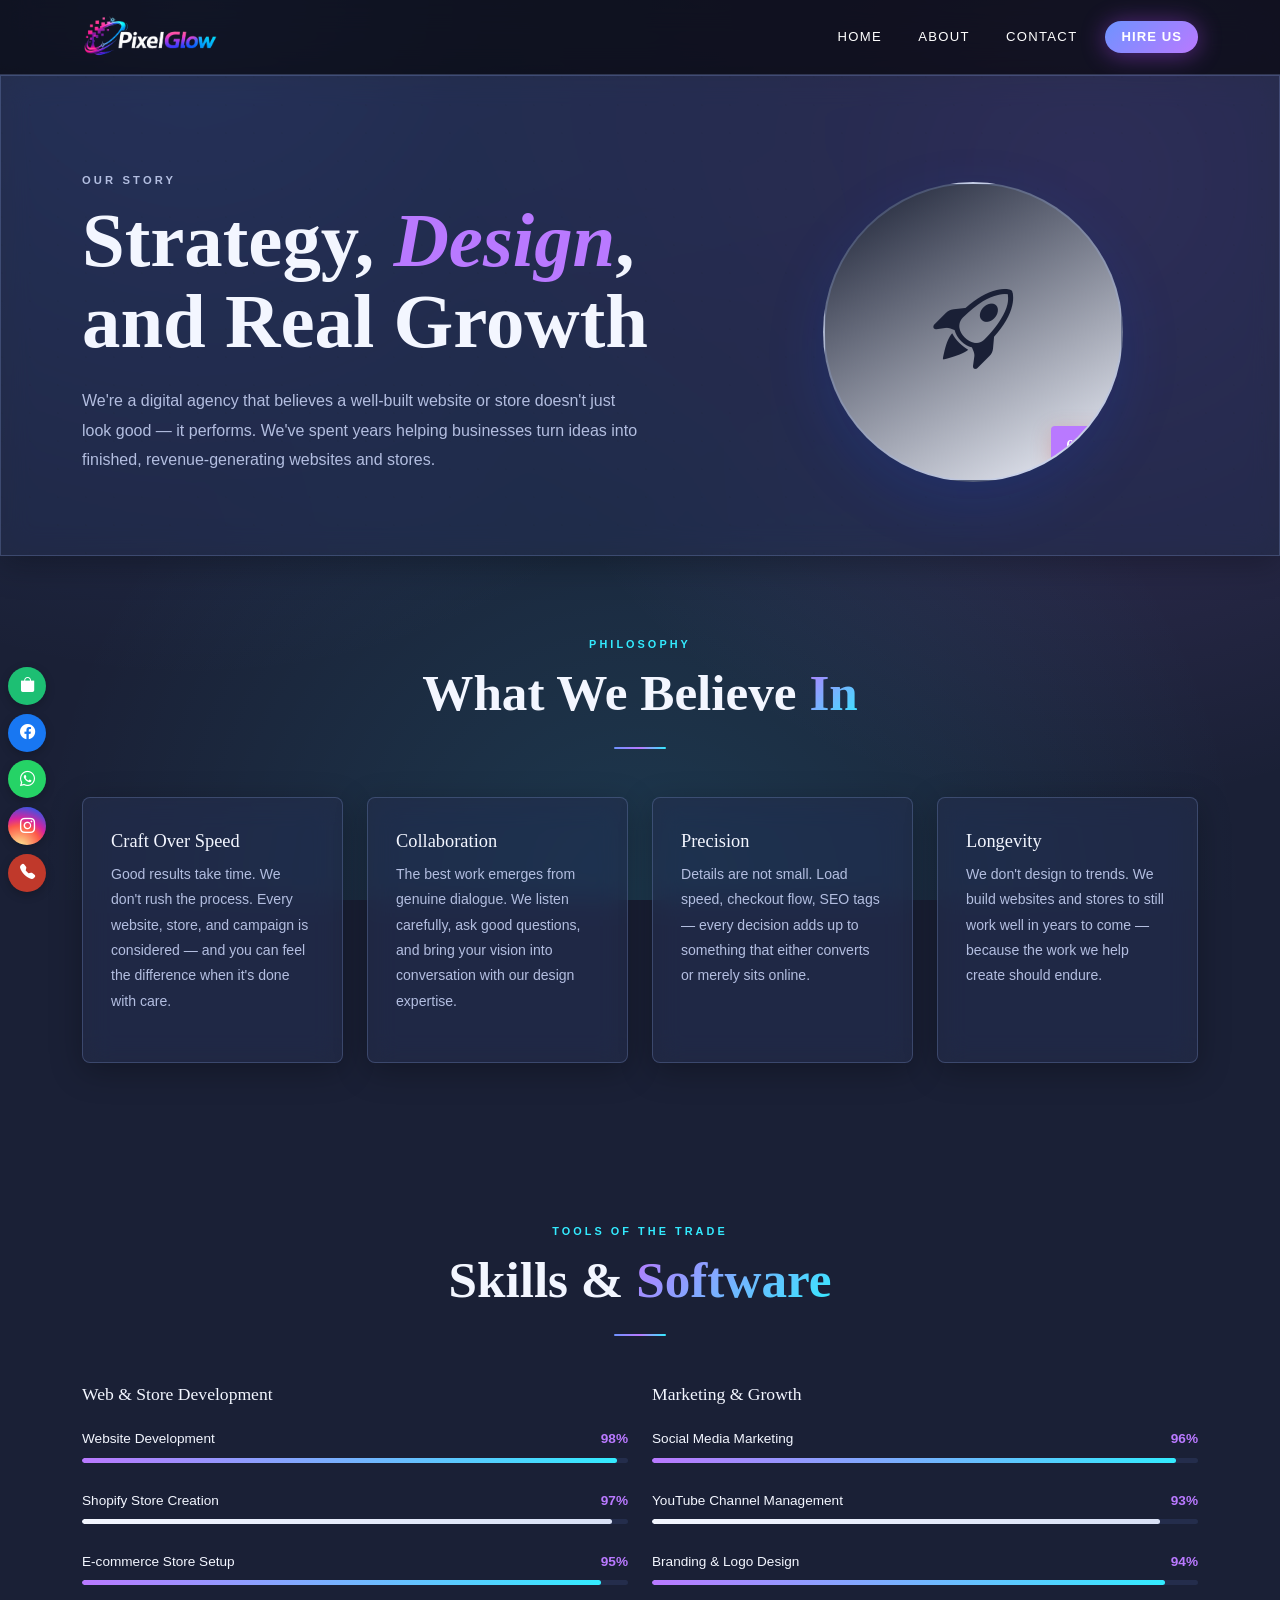
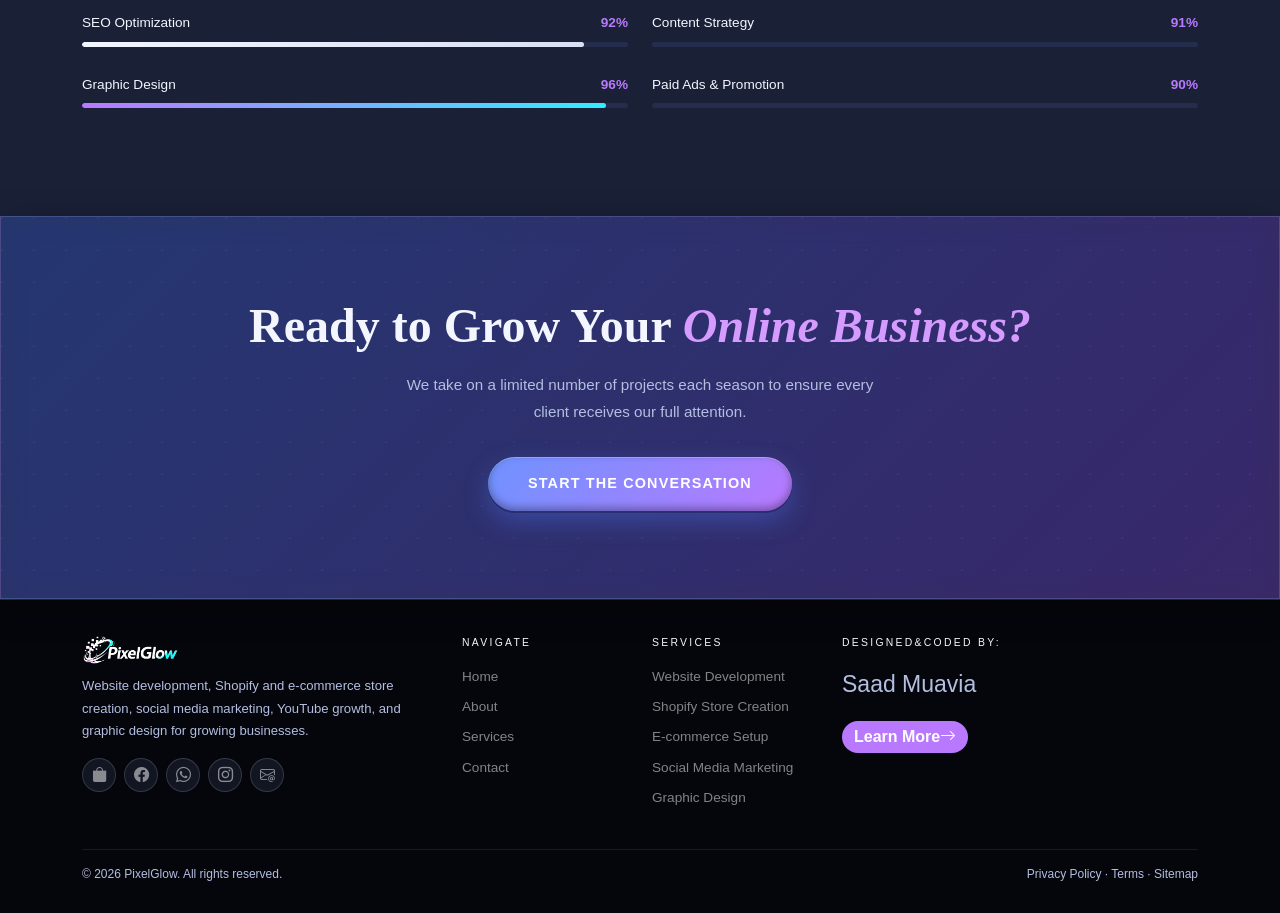
==== commit 3cd14e33: "version 2" ====
--- a/html/about.html
+++ b/html/about.html
@@ -5,9 +5,9 @@
   <meta name="viewport" content="width=device-width, initial-scale=1.0" />
 
   <!-- Primary SEO -->
-  <title>About PixelGlow-Graphic Designer & Book KDP</title>
-  <meta name="description" content="Meet PixelGlow, a design studio specialising in cookbook design, book interior layout, formatting, and KDP publishing support for authors." />
-  <meta name="keywords" content="book design studio, cookbook designer, book formatting service, interior layout design, KDP publishing support, ebook formatting, Adobe Illustrator design, Adobe Photoshop editing" />
+  <title>About PixelGlow - Web Development & Digital Marketing Agency</title>
+  <meta name="description" content="Meet PixelGlow, a digital agency specialising in website development, Shopify and e-commerce store creation, social media marketing, and graphic design." />
+  <meta name="keywords" content="digital agency, website development, Shopify store creation, e-commerce development, social media marketing, YouTube channel management, graphic design, SEO services" />
   <meta name="robots" content="index, follow" />
   <meta name="author" content="PixelGlow" />
   <link rel="canonical" href="https://pixelglow.pk/html/about.html" />
@@ -15,8 +15,8 @@
   <!-- Open Graph (Facebook, WhatsApp link preview) -->
   <meta property="og:type" content="website" />
   <meta property="og:url" content="https://pixelglow.pk/html/about.html" />
-  <meta property="og:title" content="About PixelGlow — Book Design & Formatting Studio" />
-  <meta property="og:description" content="Cookbook design, book interior layout, formatting, and KDP publishing support for authors and publishers." />
+  <meta property="og:title" content="About PixelGlow — Web Development & Digital Marketing Agency" />
+  <meta property="og:description" content="Website development, Shopify and e-commerce store creation, social media marketing, YouTube growth, and graphic design." />
   <meta property="og:image" content="https://pixelglow.pk/assets/og-cover.jpg" />
   <meta property="og:image:width" content="1200" />
   <meta property="og:image:height" content="630" />
@@ -25,8 +25,8 @@
 
   <!-- Twitter Card -->
   <meta name="twitter:card" content="summary_large_image" />
-  <meta name="twitter:title" content="About PixelGlow — Book Design & Formatting Studio" />
-  <meta name="twitter:description" content="Cookbook design, book interior layout, formatting, and KDP publishing support for authors and publishers." />
+  <meta name="twitter:title" content="About PixelGlow — Web Development & Digital Marketing Agency" />
+  <meta name="twitter:description" content="Website development, Shopify and e-commerce store creation, social media marketing, YouTube growth, and graphic design." />
   <meta name="twitter:image" content="https://pixelglow.pk/assets/og-cover.jpg" />
 
   <!-- Schema.org Structured Data (Google rich results) -->
@@ -35,7 +35,7 @@
     "@context": "https://schema.org",
     "@type": "AboutPage",
     "name": "About PixelGlow",
-    "description": "PixelGlow is a graphic design studio specialising in cookbook design, book interior layout, formatting, and KDP publishing support.",
+    "description": "PixelGlow is a digital agency specialising in website development, Shopify and e-commerce store creation, social media marketing, YouTube channel management, and graphic design.",
     "url": "https://pixelglow.pk/html/about.html",
     "isPartOf": {
       "@type": "WebSite",
@@ -61,12 +61,12 @@
   <link href="https://cdn.jsdelivr.net/npm/bootstrap-icons@1.11.3/font/bootstrap-icons.css" rel="stylesheet"/>
   <!-- PixelGlow Styles -->
   <link rel="stylesheet" href="../css/style.css"/>
+  <!-- Dark Neon Theme Override -->
+  <link rel="stylesheet" href="../css/theme-dark.css"/>
 </head>
 <body>
 
-<div class="scroll-progress" id="scrollProgress"></div>
-<div class="cursor" id="cursor"></div>
-<div class="cursor-ring" id="cursorRing"></div>
+
 
 <!-- NAVBAR -->
 <nav class="navbar navbar-expand-lg">
@@ -99,19 +99,18 @@
       <div class="col-lg-7" data-aos="fade-right">
         <p class="page-hero-eyebrow">Our Story</p>
         <h1 class="page-hero-title mb-4">
-          Craft, <em>Precision</em>,<br>and the Love of Print
+          Strategy, <em>Design</em>,<br>and Real Growth
         </h1>
         <p class="page-hero-sub">
-          We're a graphic design studio that believes a well-formatted book doesn't just look good — it feels
-          inevitable. We've spent years helping authors and publishers turn manuscripts into finished, publish-ready
-          books.
+          We're a digital agency that believes a well-built website or store doesn't just look good — it performs.
+          We've spent years helping businesses turn ideas into finished, revenue-generating websites and stores.
         </p>
       </div>
       <div class="col-lg-5 d-flex justify-content-center" data-aos="fade-left">
-        <div style="width:300px;height:300px;border-radius:50%;overflow:hidden;border:2px solid var(--border);position:relative;box-shadow:0 20px 60px rgba(192,57,43,.15);">
-          <img src="../images/founder.jpeg" alt="Graphic designer working on a book layout at the PixelGlow studio" loading="lazy" style="width:100%;height:100%;object-fit:cover;"/>
+        <div style="width:300px;height:300px;border-radius:50%;overflow:hidden;border:2px solid var(--border);position:relative;box-shadow:0 20px 60px rgba(11,74,247,.15);display:flex;align-items:center;justify-content:center;background:linear-gradient(150deg,var(--blue-deep),var(--ink));">
+          <i class="bi bi-rocket-takeoff" style="font-size:5rem;color:var(--paper);"></i>
           <div style="position:absolute;bottom:14px;right:-12px;background:var(--red-vivid);color:#fff;padding:.6rem 1rem;border-radius:4px;font-family:'Playfair Display',serif;font-weight:700;font-size:.85rem;box-shadow:0 4px 20px rgba(192,57,43,.25);">
-            8+ Years
+            6+ Years
           </div>
         </div>
       </div>
@@ -133,7 +132,7 @@
         <div class="values-card">
          
           <h4>Craft Over Speed</h4>
-          <p>Good design takes time. We don't rush the process. Every layout, every formatting pass, and every page is considered — and you can feel the difference when it's done with care.</p>
+          <p>Good results take time. We don't rush the process. Every website, store, and campaign is considered — and you can feel the difference when it's done with care.</p>
         </div>
       </div>
       <div class="col-md-6 col-lg-3" data-aos="fade-up" data-aos-delay="100">
@@ -147,64 +146,14 @@
         <div class="values-card">
         
           <h4>Precision</h4>
-          <p>Details are not small. Margins, line spacing, page breaks, file specs — every decision adds up to something that either reads beautifully or merely sits on the page.</p>
+          <p>Details are not small. Load speed, checkout flow, SEO tags — every decision adds up to something that either converts or merely sits online.</p>
         </div>
       </div>
       <div class="col-md-6 col-lg-3" data-aos="fade-up" data-aos-delay="300">
         <div class="values-card">
          
           <h4>Longevity</h4>
-          <p>We don't design to trends. We design for a book to still read well in ten years — because the work we help create should endure.</p>
-        </div>
-      </div>
-    </div>
-  </div>
-</section>
-
-<!-- CAREER TIMELINE -->
-<section style="padding:5rem 0;background:var(--paper);">
-  <div class="container">
-    <div class="row">
-      <div class="col-lg-4 mb-5 mb-lg-0" data-aos="fade-right">
-        <p class="section-eyebrow">Career</p>
-        <h2 class="section-title">The <span>Journey</span></h2>
-        <div class="divider-line"></div>
-        <p style="color:var(--muted);line-height:1.9;font-size:.9rem;">
-          Years of working with publishers, self-published authors, and independent brands — each project adding a new layer of craft.
-        </p>
-      </div>
-      <div class="col-lg-8" data-aos="fade-left">
-        <div class="timeline-item">
-          <div class="timeline-dot">24</div>
-          <div class="timeline-content">
-            <div class="timeline-year">2024 — Present</div>
-            <h5>Founder &amp; Lead Designer, PixelGlow Studio</h5>
-            <p>Established a design studio specialising in cookbook design, book interior layout, and KDP-ready formatting. Over 340 projects for authors and publishers worldwide.</p>
-          </div>
-        </div>
-        <div class="timeline-item">
-          <div class="timeline-dot" style="background:var(--red-vivid);">20</div>
-          <div class="timeline-content">
-            <div class="timeline-year">Earlier Experience</div>
-            <h5>Freelance Book &amp; Layout Designer</h5>
-            <p>Interior layout, formatting, and cover design for independent authors and small publishers, with a focus on print-ready and e-reader-compatible files.</p>
-          </div>
-        </div>
-        <div class="timeline-item">
-          <div class="timeline-dot" style="background:var(--gold);">17</div>
-          <div class="timeline-content">
-            <div class="timeline-year">Earlier Experience</div>
-            <h5>Editorial &amp; Print Design</h5>
-            <p>Print and digital layout work across editorial and commercial projects, developing a careful, detail-driven approach to typography and page design.</p>
-          </div>
-        </div>
-        <div class="timeline-item">
-          <div class="timeline-dot" style="background:#1B4332;">14</div>
-          <div class="timeline-content">
-            <div class="timeline-year">Education</div>
-            <h5>BA (Hons) Graphic Design</h5>
-            <p>Formal training in typography, layout, and visual communication, with a focus on book and editorial design.</p>
-          </div>
+          <p>We don't design to trends. We build websites and stores to still work well in years to come — because the work we help create should endure.</p>
         </div>
       </div>
     </div>
@@ -221,49 +170,49 @@
     </div>
     <div class="row gy-5">
       <div class="col-lg-6" data-aos="fade-right">
-        <h5 style="font-family:'Playfair Display',serif;color:var(--ink);margin-bottom:1.5rem;font-size:1.1rem;">Design &amp; Layout</h5>
-        <div class="skill-row">
-          <div class="skill-label"><span>Adobe Illustrator</span><span>98%</span></div>
+        <h5 style="font-family:'Playfair Display',serif;color:var(--ink);margin-bottom:1.5rem;font-size:1.1rem;">Web &amp; Store Development</h5>
+        <div class="skill-row">
+          <div class="skill-label"><span>Website Development</span><span>98%</span></div>
           <div class="skill-track"><div class="skill-fill red" data-width="98"></div></div>
         </div>
         <div class="skill-row">
-          <div class="skill-label"><span>Adobe InDesign (Book Layout)</span><span>97%</span></div>
+          <div class="skill-label"><span>Shopify Store Creation</span><span>97%</span></div>
           <div class="skill-track"><div class="skill-fill" data-width="97"></div></div>
         </div>
         <div class="skill-row">
-          <div class="skill-label"><span>Cookbook &amp; Recipe Layout</span><span>95%</span></div>
+          <div class="skill-label"><span>E-commerce Store Setup</span><span>95%</span></div>
           <div class="skill-track"><div class="skill-fill red" data-width="95"></div></div>
         </div>
         <div class="skill-row">
-          <div class="skill-label"><span>Adobe Photoshop</span><span>92%</span></div>
+          <div class="skill-label"><span>SEO Optimization</span><span>92%</span></div>
           <div class="skill-track"><div class="skill-fill" data-width="92"></div></div>
         </div>
         <div class="skill-row">
-          <div class="skill-label"><span>Book Interior Design</span><span>96%</span></div>
+          <div class="skill-label"><span>Graphic Design</span><span>96%</span></div>
           <div class="skill-track"><div class="skill-fill red" data-width="96"></div></div>
         </div>
       </div>
       <div class="col-lg-6" data-aos="fade-left">
-        <h5 style="font-family:'Playfair Display',serif;color:var(--ink);margin-bottom:1.5rem;font-size:1.1rem;">Publishing &amp; Production</h5>
-        <div class="skill-row">
-          <div class="skill-label"><span>Print Production &amp; Pre-press</span><span>96%</span></div>
+        <h5 style="font-family:'Playfair Display',serif;color:var(--ink);margin-bottom:1.5rem;font-size:1.1rem;">Marketing &amp; Growth</h5>
+        <div class="skill-row">
+          <div class="skill-label"><span>Social Media Marketing</span><span>96%</span></div>
           <div class="skill-track"><div class="skill-fill red" data-width="96"></div></div>
         </div>
         <div class="skill-row">
-          <div class="skill-label"><span>Book Formatting</span><span>97%</span></div>
-          <div class="skill-track"><div class="skill-fill" data-width="97"></div></div>
-        </div>
-        <div class="skill-row">
-          <div class="skill-label"><span>E-book Formatting &amp; KDP Support</span><span>94%</span></div>
+          <div class="skill-label"><span>YouTube Channel Management</span><span>93%</span></div>
+          <div class="skill-track"><div class="skill-fill" data-width="93"></div></div>
+        </div>
+        <div class="skill-row">
+          <div class="skill-label"><span>Branding &amp; Logo Design</span><span>94%</span></div>
           <div class="skill-track"><div class="skill-fill red" data-width="94"></div></div>
         </div>
         <div class="skill-row">
-          <div class="skill-label"><span>Clickable Table of Contents</span><span>93%</span></div>
-          <div class="skill-track"><div class="skill-fill" data-width="93"></div></div>
-        </div>
-        <div class="skill-row">
-          <div class="skill-label"><span>Print &amp; Layout Design</span><span>95%</span></div>
-          <div class="skill-track"><div class="skill-fill red" data-width="95"></div></div>
+          <div class="skill-label"><span>Content Strategy</span><span>91%</span></div>
+          <div class="skill-track"><div class="skill-fill" data-width="91"></div></div>
+        </div>
+        <div class="skill-row">
+          <div class="skill-label"><span>Paid Ads &amp; Promotion</span><span>90%</span></div>
+          <div class="skill-track"><div class="skill-fill red" data-width="90"></div></div>
         </div>
       </div>
     </div>
@@ -275,7 +224,7 @@
 <!-- CTA -->
 <div id="cta-band" data-aos="fade-in">
   <div class="container position-relative">
-    <h2 class="cta-title mb-3">Ready to Make Your Book <em>Publish-Ready?</em></h2>
+    <h2 class="cta-title mb-3">Ready to Grow Your <em>Online Business?</em></h2>
     <p style="color:rgba(255,255,255,.6);max-width:500px;margin:0 auto 2rem;font-size:.95rem;line-height:1.8;">We take on a limited number of projects each season to ensure every client receives our full attention.</p>
     <a href="contact.html" class="btn-cta-white">Start the Conversation</a>
   </div>
@@ -290,7 +239,7 @@
           <img src="../images/logo.png" alt="PixelGlow"/>
           <span style="font-family:'Playfair Display',serif;font-size:1.4rem;color:var(--paper);"></span>
         </div>
-        <p class="footer-desc">Cookbook design, book formatting, and interior layout for authors, publishers, and self-publishers who care about the finished page.</p>
+        <p class="footer-desc">Website development, Shopify and e-commerce store creation, social media marketing, YouTube growth, and graphic design for growing businesses.</p>
         <div class="d-flex gap-2 mt-3 flex-wrap">
           <a href="https://www.fiverr.com/s/pd7oVdY" class="social-link" title="Fiverr" target="_blank" rel="noopener"><i class="bi bi-bag-fill"></i></a>
           <a href="https://www.facebook.com/share/1E2JKWezAz/" class="social-link" title="Facebook" target="_blank" rel="noopener"><i class="bi bi-facebook"></i></a>
@@ -311,11 +260,11 @@
       <div class="col-6 col-lg-2">
         <div class="footer-heading">Services</div>
         <ul class="footer-links">
-          <li><a href="../index.html#services">Cookbook Design</a></li>
-          <li><a href="../index.html#services">Book Formatting</a></li>
-          <li><a href="../index.html#services">Interior Design</a></li>
-          <li><a href="../index.html#services">KDP Publishing Support</a></li>
-          <li><a href="../index.html#services">Clickable TOC</a></li>
+          <li><a href="../index.html#services">Website Development</a></li>
+          <li><a href="../index.html#services">Shopify Store Creation</a></li>
+          <li><a href="../index.html#services">E-commerce Setup</a></li>
+          <li><a href="../index.html#services">Social Media Marketing</a></li>
+          <li><a href="../index.html#services">Graphic Design</a></li>
         </ul>
       </div>
        <div class="col-lg-4">
@@ -323,7 +272,7 @@
         <p style="font-size:23px;color:rgba(255, 255, 255, 0.979);line-height:1.8;margin-bottom:1rem;">Saad Muavia</p>
         <div style="display:flex;gap:.5rem;">
          
-          <button style="background:var(--red-vivid);border:none;padding:3px 6px;border-radius:0 3px 3px 0;cursor:pointer;font-weight:600;transition:background .2s;" onmouseover="this.style.background='#E6706B'" onmouseout="this.style.background='var(--red-vivid)'">
+          <button style="background:var(--red-vivid);border:none;padding:4px 12px;border-radius:999px;cursor:pointer;font-weight:600;transition:background .2s;" onmouseover="this.style.background='#E6706B'" onmouseout="this.style.background='var(--red-vivid)'">
             <a href="https://saadmuavia-dev.github.io/Portofolio/" target="_blank" style="text-decoration: none; color: white;">Learn More<i class="bi bi-arrow-right"></i></a>
           </button>
         </div>
@@ -342,6 +291,7 @@
 <script src="https://unpkg.com/aos@2.3.4/dist/aos.js"></script>
 <script src="../js/main.js"></script>
 <script src="../js/protect.js"></script>
+<script src="../js/tilt3d.js"></script>
 <!-- ===== FIXED SOCIAL BAR ===== -->
 <div class="social-bar ">
   <a href="https://www.fiverr.com/s/pd7oVdY" class="sb-fiverr" title="Fiverr" target="_blank" rel="noopener"><i class="bi bi-bag-fill"></i></a>
--- a/css/style.css
+++ b/css/style.css
@@ -1 +1 @@
-:root{--ink:#086dfa;--ink-soft:#2C2C2C;--paper:#eaf3f1;--paper-warm:#FAFAF8;--paper-tint:#F4F2EE;--paper-mid:#cbe6de;--red-vivid:#4c8ecf;--red-light:#E6706B;--gold:#2ad9bf;--gold-light:#E2B439;--blue-deep:#0b4af7;--blue-bright:#2979FF;--green-dark:#1B4332;--green-mid:#2D6A4F;--muted:#131111;--muted-light:#9A9A9A;--border:rgba(26,26,26,0.1);--border-med:rgba(26,26,26,0.18);--white:#FFFFFF}*,::after,::before{box-sizing:border-box;margin:0;padding:0}html{scroll-behavior:smooth}body{font-family:Inter,sans-serif;color:var(--ink);overflow-x:hidden}nav.navbar{background:var(--blue-deep)!important;padding:.6rem 2rem;border-bottom:1px solid var(--border);position:sticky;top:0;z-index:1050;backdrop-filter:blur(10px)}.navbar-brand img{height:45px;width:auto}.navbar .nav-link{color:#fff!important;font-size:.82rem;letter-spacing:.1em;text-transform:uppercase;font-weight:500;padding:.4rem 1rem!important;position:relative;transition:color .25s}.navbar .nav-link::after{content:'';position:absolute;bottom:0;left:50%;width:0;height:1.5px;background:var(--red-vivid);transform:translateX(-50%);transition:width .3s}.navbar .nav-link:hover{color:var(--ink)!important}.navbar .nav-link:hover::after{width:60%}.nav-cta{background:var(--red-vivid)!important;color:#fff!important;border-radius:4px;padding:.45rem 1.4rem!important;font-weight:700!important;letter-spacing:.08em!important;box-shadow:0 2px 12px rgba(192,57,43,.35)!important;transition:background .25s,transform .2s,box-shadow .25s!important}.nav-cta:hover{background:#0532ac!important;color:#f5f3f3!important;transform:translateY(-2px);box-shadow:0 5px 30px rgba(223,211,210,.99)!important}.nav-cta::after{display:none!important}#hero{min-height:100vh;background:var(--paper-warm);display:flex;align-items:center;position:relative;overflow:hidden;padding:0}#heroCarousel,#heroCarousel .carousel-inner,#heroCarousel .carousel-item,.hero-slide{height:100vh;width:100%}.hero-slide{display:flex;align-items:center}.portfolio-item{position:relative;overflow:hidden;height:320px;border-radius:10px}.portfolio-item img.portfolio-mock{position:absolute}.hero-texture{position:absolute;inset:0;background-image:radial-gradient(circle at 1px 1px,rgba(26,26,26,.06) 1px,transparent 0);background-size:32px 32px;pointer-events:none}.hero-blob{position:absolute;border-radius:50%;filter:blur(100px);opacity:.12;animation:blobPulse 10s ease-in-out infinite alternate}.blob-red{width:500px;height:500px;background:var(--red-vivid);top:-120px;right:-60px}.blob-gold{width:380px;height:380px;background:var(--gold);bottom:-60px;left:-60px;animation-delay:-5s}@keyframes blobPulse{from{transform:scale(1) rotate(0)}to{transform:scale(1.1) rotate(10deg)}}.hero-eyebrow{font-size:.72rem;letter-spacing:.28em;text-transform:uppercase;color:var(--red-vivid);font-weight:700}.hero-title{font-family:'Playfair Display',serif;font-size:clamp(3rem, 7vw, 6.5rem);font-weight:900;line-height:1;color:rgba(9,57,246,.96)}.hero-title em{font-style:italic;color:var(--red-vivid)}.hero-title .stroke-text{-webkit-text-stroke:2px var(--ink);color:transparent}.hero-sub{font-size:1.05rem;color:var(--muted);font-weight:300;line-height:1.85;max-width:480px}.btn-hero-primary{background:var(--ink);color:var(--paper);border:none;border-radius:2px;padding:.9rem 2.2rem;font-size:.9rem;font-weight:600;letter-spacing:.06em;position:relative;overflow:hidden;transition:transform .25s,box-shadow .25s,background .25s;text-decoration:none;display:inline-block;text-transform:uppercase}.btn-hero-primary:hover{background:var(--red-vivid);transform:translateY(-3px);box-shadow:0 12px 40px rgba(192,57,43,.25);color:var(--paper)}.btn-hero-outline{background:0 0;color:#0b1ee9;border:1.5px solid var(--blue-deep);border-radius:2px;padding:.9rem 2.2rem;font-size:.9rem;font-weight:500;transition:border-color .25s,color .25s,transform .25s;text-decoration:none;display:inline-block;text-transform:uppercase;letter-spacing:.06em}.btn-hero-outline:hover{border-color:var(--blue-bright);color:var(--blue-bright);transform:translateY(-3px)}.book-stack{position:relative;width:320px;height:380px;margin:auto}.book{position:absolute;left:0;right:0;height:55px;border-radius:4px 12px 12px 4px;transform-origin:left center;animation:bookFloat 6s ease-in-out infinite;box-shadow:4px 4px 20px rgba(0,0,0,.12)}.book::before{content:'';position:absolute;left:0;top:0;bottom:0;width:18px;border-radius:4px 0 0 4px;background:rgba(0,0,0,.18)}.book:first-child{background:linear-gradient(135deg,#c0392b,#e74c3c);bottom:0;animation-delay:0s}.book:nth-child(2){background:linear-gradient(135deg,#1a237e,#2979ff);bottom:65px;width:88%;animation-delay:-.8s}.book:nth-child(3){background:linear-gradient(135deg,#1b4332,#2d6a4f);bottom:130px;width:94%;animation-delay:-1.6s}.book:nth-child(4){background:linear-gradient(135deg,#7b1fa2,#ab47bc);bottom:195px;width:80%;animation-delay:-2.4s}.book:nth-child(5){background:linear-gradient(135deg,#b8860b,#d4a017);bottom:260px;width:90%;animation-delay:-3.2s}.book:nth-child(6){background:linear-gradient(135deg,#1a1a1a,#3a3a3a);bottom:325px;width:75%;animation-delay:-4s}@keyframes bookFloat{0%,100%{transform:translateX(0) rotate(0)}25%{transform:translateX(8px) rotate(1deg)}75%{transform:translateX(-5px) rotate(-.5deg)}}.book-spine-label{position:absolute;top:50%;left:24px;transform:translateY(-50%);font-family:'Playfair Display',serif;font-size:.62rem;font-weight:700;color:rgba(255,255,255,.85);letter-spacing:.1em;text-transform:uppercase;white-space:nowrap}.carousel-control-next-icon,.carousel-control-prev-icon{filter:invert(100%) sepia(95%) saturate(2000%) hue-rotate(210deg)!important}.marquee-strip{background:var(--blue-deep);overflow:hidden;padding:.85rem 0;white-space:nowrap}.marquee-inner{display:inline-flex;gap:3rem;animation:marquee 25s linear infinite}.marquee-inner span{font-family:'Playfair Display',serif;font-style:italic;font-size:1.05rem;color:rgba(255,255,255,.75)}.marquee-inner .dot{color:var(--red-vivid);font-style:normal}@keyframes marquee{from{transform:translateX(0)}to{transform:translateX(-50%)}}section{padding:7rem 0}.section-eyebrow{font-size:.68rem;letter-spacing:.28em;text-transform:uppercase;font-weight:700;color:var(--red-vivid);margin-bottom:.75rem}.section-title{font-family:'Playfair Display',serif;font-size:clamp(2rem, 4vw, 3.2rem);font-weight:700;color:var(--ink);line-height:1.15}.section-title span{color:var(--red-vivid)}.divider-line{width:52px;height:2px;background:linear-gradient(90deg,var(--red-vivid),var(--gold));margin:1.5rem 0;border-radius:2px}#about{background:var(--paper-tint)}.stat-card{background:var(--paper);border:1px solid var(--border);border-radius:6px;padding:2rem 1.5rem;text-align:center;transition:transform .3s,border-color .3s,box-shadow .3s}.stat-card:hover{transform:translateY(-6px);border-color:var(--red-vivid);box-shadow:0 12px 40px rgba(192,57,43,.1)}.stat-num{font-family:'Playfair Display',serif;font-size:3.5rem;font-weight:900;line-height:1;background:linear-gradient(135deg,var(--red-vivid),var(--gold));background-clip:text;-webkit-background-clip:text;color:transparent;-webkit-text-fill-color:transparent}.stat-label{font-size:.75rem;letter-spacing:.15em;text-transform:uppercase;color:var(--muted);margin-top:.5rem}.about-img-wrap{position:relative;border-radius:8px;overflow:visible}.about-img-wrap img{width:100%;display:block;border-radius:8px}.about-img-badge{position:absolute;bottom:24px;right:-20px;background:var(--red-vivid);color:var(--white);padding:1rem 1.4rem;border-radius:6px;box-shadow:0 8px 30px rgba(0,0,0,.15)}.about-img-badge strong{font-family:'Playfair Display',serif;font-size:1.5rem;display:block;line-height:1}.about-img-badge span{font-size:.72rem;letter-spacing:.1em;opacity:.9}#services{background:var(--paper)}.service-card{background:var(--paper-warm);border:1px solid var(--border);border-radius:8px;padding:2.5rem 2rem;height:100%;position:relative;overflow:hidden;transition:transform .35s,border-color .35s,box-shadow .35s}.service-card::before{content:'';position:absolute;inset:0;background:linear-gradient(135deg,var(--red-vivid) 0,transparent 60%);opacity:0;transition:opacity .4s}.service-card:hover{transform:translateY(-8px);border-color:var(--red-vivid);box-shadow:0 20px 60px rgba(192,57,43,.12)}.service-card:hover::before{opacity:.04}.service-icon{width:52px;height:52px;border-radius:10px;background:var(--ink);display:flex;align-items:center;justify-content:center;font-size:1.3rem;color:var(--paper);margin-bottom:1.5rem;transition:transform .3s}.service-card:hover .service-icon{transform:rotate(-8deg) scale(1.1)}.service-card h4{font-family:'Playfair Display',serif;font-size:1.2rem;color:var(--ink);margin-bottom:.75rem}.service-card p{font-size:.9rem;line-height:1.8;color:var(--muted)}.service-tag{display:inline-block;margin-top:1.25rem;font-size:.68rem;letter-spacing:.15em;text-transform:uppercase;color:var(--red-vivid);font-weight:700}#process{background:var(--paper)}.process-step{display:flex;gap:1.5rem;align-items:flex-start;padding:2rem;border-radius:8px;border:1px solid var(--border);background:var(--paper-warm);transition:border-color .3s,transform .3s,box-shadow .3s}.process-step:hover{border-color:var(--red-vivid);transform:translateX(8px);box-shadow:0 8px 30px rgba(192,57,43,.08)}.step-num{font-family:'Playfair Display',serif;font-size:3rem;font-weight:900;line-height:1;color:transparent;-webkit-text-stroke:1.5px var(--red-vivid);flex-shrink:0;width:60px}.step-content h4{font-family:'Playfair Display',serif;font-size:1.15rem;color:var(--ink);margin-bottom:.5rem}.step-content p{font-size:.9rem;line-height:1.8;color:var(--muted)}#testimonials{background:var(--paper-tint)}.testi-card{background:var(--paper);border:1px solid var(--border);border-radius:10px;padding:2rem;height:100%;transition:border-color .3s,transform .3s,box-shadow .3s}.testi-card:hover{border-color:var(--red-vivid);transform:translateY(-4px);box-shadow:0 12px 40px rgba(192,57,43,.1)}.testi-author{display:flex;gap:1rem;align-items:center;margin-top:1.5rem}.testi-avatar{width:70px;height:70px;display:flex;align-items:center;justify-content:center;font-family:'Playfair Display',serif;font-weight:700;font-size:1.1rem;color:var(--white);flex-shrink:0}.testi-avatar img{width:100%;border-radius:100%;height:100%}.testi-name{font-weight:600;font-size:.92rem;color:var(--ink)}.testi-role{font-size:.75rem;color:var(--muted);letter-spacing:.06em}.testi-text{font-size:.9rem;line-height:1.8;color:var(--muted);font-style:italic}.stars{color:var(--gold);font-size:.85rem;margin-bottom:.75rem}#skills{background:var(--paper)}.skill-row{margin-bottom:1.75rem}.skill-label{display:flex;justify-content:space-between;margin-bottom:.5rem;font-size:.85rem}.skill-label span:first-child{color:var(--ink);font-weight:500}.skill-label span:last-child{color:var(--red-vivid);font-weight:700}.skill-track{height:5px;background:var(--paper-mid);border-radius:3px;overflow:hidden}.skill-fill{height:100%;border-radius:3px;background:linear-gradient(90deg,var(--ink),var(--ink-soft));width:0;transition:width 1.4s cubic-bezier(.22,1,.36,1)}.skill-fill.red{background:linear-gradient(90deg,var(--red-vivid),var(--gold))}#cta-band{background:var(--blue-deep);padding:5rem 0;text-align:center;position:relative;overflow:hidden}#cta-band::before{content:'';position:absolute;inset:0;background-image:radial-gradient(circle at 1px 1px,rgba(255,255,255,.04) 1px,transparent 0);background-size:32px 32px}.cta-title{font-family:'Playfair Display',serif;font-size:clamp(2rem,4vw,3rem);color:var(--paper);font-weight:900}.cta-title em{color:var(--red-light)}.btn-cta-white{background:var(--paper);color:var(--ink);border:none;border-radius:2px;padding:1rem 2.5rem;font-weight:700;font-size:.9rem;letter-spacing:.08em;text-transform:uppercase;transition:transform .25s,box-shadow .25s,background .25s;text-decoration:none;display:inline-block}.btn-cta-white:hover{background:var(--red-vivid);color:var(--paper);transform:scale(1.05);box-shadow:0 12px 40px rgba(0,0,0,.3)}#contact{background:var(--paper-warm)}.contact-card{background:var(--paper);border:1px solid var(--border);border-radius:8px;padding:2rem 1.5rem;text-align:center;transition:border-color .3s,transform .3s,box-shadow .3s}.contact-card:hover{border-color:var(--red-vivid);transform:translateY(-4px);box-shadow:0 10px 30px rgba(192,57,43,.1)}.contact-icon{font-size:1.8rem;margin-bottom:1rem;color:var(--red-vivid)}.contact-label{font-size:.68rem;letter-spacing:.22em;text-transform:uppercase;color:var(--muted);margin-bottom:.4rem}.contact-value{font-size:.92rem;color:var(--ink);font-weight:600}.form-group{margin-bottom:1.25rem}.form-control-dark{background:var(--paper);border:1px solid var(--border-med);border-radius:4px;color:var(--ink);padding:.85rem 1.1rem;width:100%;font-size:.9rem;font-family:Inter,sans-serif;transition:border-color .25s,box-shadow .25s;outline:0}.form-control-dark::placeholder{color:var(--muted-light)}.form-control-dark:focus{border-color:var(--red-vivid);box-shadow:0 0 0 3px rgba(192,57,43,.08)}textarea.form-control-dark{resize:vertical;min-height:130px}.btn-submit{background:var(--ink);color:var(--paper);border:none;border-radius:4px;padding:.9rem 2.5rem;font-size:.9rem;font-weight:600;width:100%;cursor:pointer;letter-spacing:.06em;text-transform:uppercase;transition:background .3s,transform .2s}.btn-submit:hover{background:var(--red-vivid);transform:translateY(-2px)}footer{background:var(--blue-deep);border-top:3px solid var(--red-vivid);padding:2.2rem 0 0}.footer-brand{display:flex;align-items:center;gap:.6rem;font-family:'DM Serif Display',serif;font-size:1.8rem;color:var(--paper)}.footer-brand img{height:32px;width:auto;filter:brightness(10)}.footer-desc{font-size:.82rem;color:rgba(255,255,255,.45);line-height:1.7;margin-top:.5rem}.footer-heading{font-size:.65rem;letter-spacing:.22em;text-transform:uppercase;color:rgba(255,255,255,.3);margin-bottom:.8rem}.footer-links{list-style:none;padding:0}.footer-links li{margin-bottom:.4rem}.footer-links a{color:rgba(255,255,255,.5);font-size:.85rem;text-decoration:none;transition:color .2s,padding-left .2s}.footer-links a:hover{color:var(--red-vivid);padding-left:6px;cursor:pointer!important}.social-link{width:34px;height:34px;border-radius:50%;border:1px solid rgba(255,255,255,.15);display:inline-flex;align-items:center;justify-content:center;color:rgba(255,255,255,.5);font-size:.95rem;text-decoration:none;transition:border-color .25s,color .25s,background .25s}.social-link:hover{border-color:var(--red-vivid)!important;color:#fff!important;background:var(--red-vivid)!important}.footer-bottom{border-top:1px solid rgba(255,255,255,.08);margin-top:1.5rem;padding:.9rem 0;display:flex;justify-content:space-between;align-items:center;flex-wrap:wrap;gap:.5rem}.footer-bottom p{font-size:.75rem;color:rgba(255,255,255,.3)}footer .row.gy-5{--bs-gutter-y:1.5rem}.cursor{width:8px;height:8px;background:var(--red-vivid);border-radius:50%;position:fixed;pointer-events:none;z-index:99999;transform:translate(-50%,-50%);transition:transform .1s}.cursor-ring{width:32px;height:32px;border:1.5px solid var(--red-vivid);border-radius:50%;position:fixed;pointer-events:none;z-index:99998;transform:translate(-50%,-50%);transition:width .3s,height .3s,border-color .3s;opacity:.6}.cursor-ring.cursor-hover{width:48px;height:48px;border-color:var(--gold);opacity:.9}#particles-canvas{position:absolute;inset:0;pointer-events:none;z-index:0}#hero>:not(#particles-canvas){position:relative;z-index:1}.scroll-progress{position:fixed;top:0;left:0;height:2px;background:linear-gradient(90deg,var(--red-vivid),var(--gold));z-index:9999;transition:width .1s}#back-top{position:fixed;bottom:2rem;right:0;width:44px;height:44px;background:var(--ink);color:var(--paper);border-radius:50%;display:flex;align-items:center;justify-content:center;font-size:1.1rem;cursor:pointer;text-decoration:none;box-shadow:0 4px 20px rgba(0,0,0,.2);transition:transform .3s,opacity .3s,background .25s;opacity:0;pointer-events:none;z-index:1000}#back-top.visible{opacity:1;pointer-events:auto}#back-top:hover{transform:translateY(-4px);background:var(--red-vivid)}.badge-tag{display:inline-block;background:rgba(192,57,43,.08);color:var(--red-vivid);border-radius:20px;padding:.28rem .85rem;font-size:.7rem;letter-spacing:.1em;text-transform:uppercase;font-weight:600;margin:.25rem .2rem;border:1px solid rgba(192,57,43,.18)}.page-hero{background:var(--paper-tint);padding:6rem 0 4rem;border-bottom:1px solid var(--border);position:relative;overflow:hidden}.page-hero-texture{position:absolute;inset:0;background-image:radial-gradient(circle at 1px 1px,rgba(26,26,26,.05) 1px,transparent 0);background-size:28px 28px}.page-hero-eyebrow{font-size:.7rem;letter-spacing:.28em;text-transform:uppercase;color:var(--red-vivid);font-weight:700;margin-bottom:.75rem}.page-hero-title{font-family:'Playfair Display',serif;font-size:clamp(2.5rem, 6vw, 5rem);font-weight:900;line-height:1.05;color:var(--ink)}.page-hero-title em{font-style:italic;color:var(--red-vivid)}.page-hero-sub{font-size:1rem;color:var(--muted);font-weight:300;line-height:1.85;max-width:560px}.values-card{background:var(--paper-warm);border:1px solid var(--border);border-radius:8px;padding:2rem 1.75rem;height:100%;transition:transform .3s,border-color .3s,box-shadow .3s}.values-card:hover{transform:translateY(-6px);border-color:var(--red-vivid);box-shadow:0 12px 40px rgba(192,57,43,.1)}.values-icon{font-size:2rem;margin-bottom:1rem}.values-card h4{font-family:'Playfair Display',serif;font-size:1.15rem;color:var(--ink);margin-bottom:.6rem}.values-card p{font-size:.88rem;line-height:1.8;color:var(--muted)}.timeline-item{display:flex;gap:2rem;padding-bottom:2.5rem;position:relative}.timeline-item:not(:last-child)::before{content:'';position:absolute;left:22px;top:46px;width:1px;bottom:0;background:var(--border)}.timeline-dot{width:46px;height:46px;border-radius:50%;background:var(--ink);color:var(--paper);display:flex;align-items:center;justify-content:center;font-family:'Playfair Display',serif;font-weight:700;font-size:.8rem;flex-shrink:0}.timeline-content h5{font-family:'Playfair Display',serif;font-size:1.05rem;color:var(--ink);margin-bottom:.3rem}.timeline-content p{font-size:.88rem;color:var(--muted);line-height:1.75}.timeline-year{font-size:.7rem;letter-spacing:.12em;text-transform:uppercase;color:var(--red-vivid);font-weight:700;margin-bottom:.4rem}.faq-item{border-bottom:1px solid var(--border);padding:1.5rem 0}.faq-q{font-family:'Playfair Display',serif;font-size:1.05rem;color:var(--ink);margin-bottom:.5rem;cursor:pointer}.faq-a{font-size:.9rem;color:var(--muted);line-height:1.8}section{background-color:var(--paper-mid)!important}@media(max-width:768px){.hero-title{font-size:clamp(2.5rem,8vw,3.5rem)}.book-stack{width:240px;height:300px}.about-img-badge{right:8px}.cursor,.cursor-ring{display:none}.page-hero-title{font-size:clamp(2rem,8vw,3.5rem)}}.hero-slide-overlay{position:absolute;inset:0;background:rgba(0,0,0,.35)}.hero-slide-content{position:relative;z-index:2;padding-top:6rem;padding-bottom:6rem;max-width:680px}#heroCarousel .carousel-indicators button{width:28px;height:3px;border-radius:2px;background:rgba(255,255,255,.5);border:none;transition:background .3s,width .3s}#heroCarousel .carousel-indicators button.active{background:#fff;width:48px}#heroCarousel .carousel-control-next,#heroCarousel .carousel-control-prev{width:3.5rem;opacity:.7}.social-bar{position:fixed;bottom:.5rem;left:.5rem;display:flex;flex-direction:column;gap:.55rem;z-index:1040}.social-bar a{width:38px;height:38px;border-radius:50%;display:flex;align-items:center;justify-content:center;color:#fff;font-size:.95rem;text-decoration:none;transition:transform .2s,box-shadow .2s;box-shadow:0 3px 10px rgba(0,0,0,.22)}.social-bar a:hover{transform:scale(1.15)}.sb-fiverr{background:#1dbf73}.sb-facebook{background:#1877f2}.sb-whatsapp{background:#25d366}.sb-instagram{background:radial-gradient(circle at 30% 107%,#fdf497 0,#fd5949 45%,#d6249f 60%,#285aeb 90%)}.sb-call{background:#c0392b}#portfolio .portfolio-item{box-shadow:0 8px 30px rgba(0,0,0,.08);transition:transform .25s,box-shadow .25s;cursor:pointer}#portfolio .portfolio-item:hover{box-shadow:0 20px 60px rgba(192,57,43,.18)}#pricing{background:var(--paper-tint)}.pricing-card{background:var(--paper-warm);border:1px solid var(--border);border-radius:8px;padding:2.5rem 2rem;height:100%;position:relative;overflow:hidden;display:flex;flex-direction:column;transition:transform .35s,border-color .35s,box-shadow .35s}.pricing-card:hover{transform:translateY(-8px);border-color:var(--red-vivid);box-shadow:0 20px 60px rgba(192,57,43,.12)}.pricing-card.featured{background:var(--ink);border-color:var(--ink);transform:scale(1.03)}.pricing-card.featured:hover{transform:scale(1.03) translateY(-8px)}.pricing-badge{position:absolute;top:1.25rem;right:-2.5rem;background:var(--gold);color:var(--ink);font-size:.65rem;font-weight:700;letter-spacing:.1em;text-transform:uppercase;padding:.35rem 3rem;transform:rotate(35deg)}.pricing-plan{font-family:'Playfair Display',serif;font-weight:700;font-size:1.05rem;letter-spacing:.04em;text-transform:uppercase;color:var(--red-vivid);margin-bottom:.75rem}.pricing-card.featured .pricing-plan{color:var(--gold)}.pricing-price{display:flex;align-items:baseline;gap:.35rem;margin-bottom:1rem}.pricing-amount{font-family:'Playfair Display',serif;font-weight:900;font-size:2.6rem;color:var(--ink);line-height:1}.pricing-card.featured .pricing-amount{color:var(--paper)}.pricing-period{font-size:.85rem;color:var(--muted)}.pricing-card.featured .pricing-period{color:rgba(255,255,255,.6)}.pricing-desc{font-size:.88rem;line-height:1.7;color:var(--muted);margin-bottom:1.5rem}.pricing-card.featured .pricing-desc{color:rgba(255,255,255,.75)}.pricing-features{list-style:none;padding:0;margin:0 0 2rem;flex-grow:1}.pricing-features li{font-size:.88rem;color:var(--muted);padding:.55rem 0;border-bottom:1px solid var(--border);display:flex;align-items:center;gap:.6rem}.pricing-features li:last-child{border-bottom:none}.pricing-features li i{color:var(--red-vivid);font-size:.9rem}.pricing-card.featured .pricing-features li{color:rgba(255,255,255,.85);border-bottom-color:rgba(255,255,255,.15)}.pricing-card.featured .pricing-features li i{color:var(--gold)}.btn-pricing{background:0 0;color:var(--ink);border:1.5px solid var(--ink);border-radius:2px;padding:.85rem 1.5rem;font-size:.85rem;font-weight:600;letter-spacing:.06em;text-transform:uppercase;text-align:center;text-decoration:none;display:block;transition:background .25s,color .25s,transform .25s}.btn-pricing:hover{background:var(--red-vivid);border-color:var(--red-vivid);color:var(--paper);transform:translateY(-2px)}.btn-pricing-solid{background:var(--paper);color:var(--ink);border-color:var(--paper)}.btn-pricing-solid:hover{background:var(--gold);border-color:var(--gold);color:var(--ink)}body{-webkit-user-select:none;-moz-user-select:none;-ms-user-select:none;user-select:none}input,textarea{-webkit-user-select:text;-moz-user-select:text;-ms-user-select:text;user-select:text}img{-webkit-user-drag:none}
+:root{--ink:#5B21B6;--ink-soft:#2C2C2C;--paper:#f3f0fb;--paper-warm:#FAFAF8;--paper-tint:#F2EEFA;--paper-mid:#d9cdf2;--red-vivid:#7C3AED;--red-light:#A78BFA;--gold:#F59E0B;--gold-light:#FBBF24;--blue-deep:#4C1D95;--blue-bright:#7C3AED;--green-dark:#1B4332;--green-mid:#2D6A4F;--muted:#131111;--muted-light:#9A9A9A;--border:rgba(26,26,26,0.1);--border-med:rgba(26,26,26,0.18);--white:#FFFFFF}*,::after,::before{box-sizing:border-box;margin:0;padding:0}html{scroll-behavior:smooth}body{font-family:Inter,sans-serif;color:var(--ink);overflow-x:hidden}nav.navbar{background:var(--blue-deep)!important;padding:.6rem 2rem;border-bottom:1px solid var(--border);position:sticky;top:0;z-index:1050;backdrop-filter:blur(10px)}.navbar-brand img{height:45px;width:auto}.navbar .nav-link{color:#fff!important;font-size:.82rem;letter-spacing:.1em;text-transform:uppercase;font-weight:500;padding:.4rem 1rem!important;position:relative;transition:color .25s}.navbar .nav-link::after{content:'';position:absolute;bottom:0;left:50%;width:0;height:1.5px;background:var(--red-vivid);transform:translateX(-50%);transition:width .3s}.navbar .nav-link:hover{color:var(--ink)!important}.navbar .nav-link:hover::after{width:60%}.nav-cta{background:var(--red-vivid)!important;color:#fff!important;border-radius:999px;padding:.45rem 1.4rem!important;font-weight:700!important;letter-spacing:.08em!important;box-shadow:0 2px 12px rgba(192,57,43,.35)!important;transition:background .25s,transform .2s,box-shadow .25s!important}.nav-cta:hover{background:#0532ac!important;color:#f5f3f3!important;transform:translateY(-2px);box-shadow:0 5px 30px rgba(223,211,210,.99)!important}.nav-cta::after{display:none!important}#hero{min-height:100vh;background:var(--paper-warm);display:flex;align-items:center;position:relative;overflow:hidden;padding:0}#heroCarousel,#heroCarousel .carousel-inner,#heroCarousel .carousel-item,.hero-slide{height:100vh;width:100%}.hero-slide{display:flex;align-items:center}.portfolio-item{position:relative;overflow:hidden;height:320px;border-radius:10px}.portfolio-item img.portfolio-mock{position:absolute}.hero-texture{position:absolute;inset:0;background-image:radial-gradient(circle at 1px 1px,rgba(26,26,26,.06) 1px,transparent 0);background-size:32px 32px;pointer-events:none}.hero-blob{position:absolute;border-radius:50%;filter:blur(100px);opacity:.12;animation:blobPulse 10s ease-in-out infinite alternate}.blob-red{width:500px;height:500px;background:var(--red-vivid);top:-120px;right:-60px}.blob-gold{width:380px;height:380px;background:var(--gold);bottom:-60px;left:-60px;animation-delay:-5s}@keyframes blobPulse{from{transform:scale(1) rotate(0)}to{transform:scale(1.1) rotate(10deg)}}.hero-eyebrow{font-size:.72rem;letter-spacing:.28em;text-transform:uppercase;color:var(--red-vivid);font-weight:700}.hero-title{font-family:'Playfair Display',serif;font-size:clamp(3rem, 7vw, 6.5rem);font-weight:900;line-height:1;color:rgba(9,57,246,.96)}.hero-title em{font-style:italic;color:var(--red-vivid)}.hero-title .stroke-text{-webkit-text-stroke:2px var(--ink);color:transparent}.hero-sub{font-size:1.05rem;color:var(--muted);font-weight:300;line-height:1.85;max-width:480px}.btn-hero-primary{background:var(--ink);color:var(--paper);border:none;border-radius:999px;padding:.9rem 2.2rem;font-size:.9rem;font-weight:600;letter-spacing:.06em;position:relative;overflow:hidden;transition:transform .25s,box-shadow .25s,background .25s;text-decoration:none;display:inline-block;text-transform:uppercase}.btn-hero-primary:hover{background:var(--red-vivid);transform:translateY(-3px);box-shadow:0 12px 40px rgba(192,57,43,.25);color:var(--paper)}.btn-hero-outline{background:0 0;color:#0b1ee9;border:1.5px solid var(--blue-deep);border-radius:999px;padding:.9rem 2.2rem;font-size:.9rem;font-weight:500;transition:border-color .25s,color .25s,transform .25s;text-decoration:none;display:inline-block;text-transform:uppercase;letter-spacing:.06em}.btn-hero-outline:hover{border-color:var(--blue-bright);color:var(--blue-bright);transform:translateY(-3px)}.book-stack{position:relative;width:320px;height:380px;margin:auto}.book{position:absolute;left:0;right:0;height:55px;border-radius:4px 12px 12px 4px;transform-origin:left center;animation:bookFloat 6s ease-in-out infinite;box-shadow:4px 4px 20px rgba(0,0,0,.12)}.book::before{content:'';position:absolute;left:0;top:0;bottom:0;width:18px;border-radius:4px 0 0 4px;background:rgba(0,0,0,.18)}.book:first-child{background:linear-gradient(135deg,#c0392b,#e74c3c);bottom:0;animation-delay:0s}.book:nth-child(2){background:linear-gradient(135deg,#1a237e,#2979ff);bottom:65px;width:88%;animation-delay:-.8s}.book:nth-child(3){background:linear-gradient(135deg,#1b4332,#2d6a4f);bottom:130px;width:94%;animation-delay:-1.6s}.book:nth-child(4){background:linear-gradient(135deg,#7b1fa2,#ab47bc);bottom:195px;width:80%;animation-delay:-2.4s}.book:nth-child(5){background:linear-gradient(135deg,#b8860b,#d4a017);bottom:260px;width:90%;animation-delay:-3.2s}.book:nth-child(6){background:linear-gradient(135deg,#1a1a1a,#3a3a3a);bottom:325px;width:75%;animation-delay:-4s}@keyframes bookFloat{0%,100%{transform:translateX(0) rotate(0)}25%{transform:translateX(8px) rotate(1deg)}75%{transform:translateX(-5px) rotate(-.5deg)}}.book-spine-label{position:absolute;top:50%;left:24px;transform:translateY(-50%);font-family:'Playfair Display',serif;font-size:.62rem;font-weight:700;color:rgba(255,255,255,.85);letter-spacing:.1em;text-transform:uppercase;white-space:nowrap}.carousel-control-next-icon,.carousel-control-prev-icon{filter:invert(100%) sepia(95%) saturate(2000%) hue-rotate(210deg)!important}.marquee-strip{background:var(--blue-deep);overflow:hidden;padding:.85rem 0;white-space:nowrap}.marquee-inner{display:inline-flex;gap:3rem;animation:marquee 25s linear infinite}.marquee-inner span{font-family:'Playfair Display',serif;font-style:italic;font-size:1.05rem;color:rgba(255,255,255,.75)}.marquee-inner .dot{color:var(--red-vivid);font-style:normal}@keyframes marquee{from{transform:translateX(0)}to{transform:translateX(-50%)}}section{padding:7rem 0}.section-eyebrow{font-size:.68rem;letter-spacing:.28em;text-transform:uppercase;font-weight:700;color:var(--red-vivid);margin-bottom:.75rem}.section-title{font-family:'Playfair Display',serif;font-size:clamp(2rem, 4vw, 3.2rem);font-weight:700;color:var(--ink);line-height:1.15}.section-title span{color:var(--red-vivid)}.divider-line{width:52px;height:2px;background:linear-gradient(90deg,var(--red-vivid),var(--gold));margin:1.5rem 0;border-radius:2px}#about{background:var(--paper-tint)}.stat-card{background:var(--paper);border:1px solid var(--border);border-radius:6px;padding:2rem 1.5rem;text-align:center;transition:transform .3s,border-color .3s,box-shadow .3s}.stat-card:hover{transform:translateY(-6px);border-color:var(--red-vivid);box-shadow:0 12px 40px rgba(192,57,43,.1)}.stat-num{font-family:'Playfair Display',serif;font-size:3.5rem;font-weight:900;line-height:1;background:linear-gradient(135deg,var(--red-vivid),var(--gold));background-clip:text;-webkit-background-clip:text;color:transparent;-webkit-text-fill-color:transparent}.stat-label{font-size:.75rem;letter-spacing:.15em;text-transform:uppercase;color:var(--muted);margin-top:.5rem}.about-img-wrap{position:relative;border-radius:8px;overflow:visible}.about-img-wrap img{width:100%;display:block;border-radius:8px}.about-img-badge{position:absolute;bottom:24px;right:-20px;background:var(--red-vivid);color:var(--white);padding:1rem 1.4rem;border-radius:6px;box-shadow:0 8px 30px rgba(0,0,0,.15)}.about-img-badge strong{font-family:'Playfair Display',serif;font-size:1.5rem;display:block;line-height:1}.about-img-badge span{font-size:.72rem;letter-spacing:.1em;opacity:.9}#services{background:var(--paper)}.service-card{background:var(--paper-warm);border:1px solid var(--border);border-radius:8px;padding:2.5rem 2rem;height:100%;position:relative;overflow:hidden;transition:transform .35s,border-color .35s,box-shadow .35s}.service-card::before{content:'';position:absolute;inset:0;background:linear-gradient(135deg,var(--red-vivid) 0,transparent 60%);opacity:0;transition:opacity .4s}.service-card:hover{transform:translateY(-8px);border-color:var(--red-vivid);box-shadow:0 20px 60px rgba(192,57,43,.12)}.service-card:hover::before{opacity:.04}.service-icon{width:52px;height:52px;border-radius:10px;background:var(--ink);display:flex;align-items:center;justify-content:center;font-size:1.3rem;color:var(--paper);margin-bottom:1.5rem;transition:transform .3s}.service-card:hover .service-icon{transform:rotate(-8deg) scale(1.1)}.service-card h4{font-family:'Playfair Display',serif;font-size:1.2rem;color:var(--ink);margin-bottom:.75rem}.service-card p{font-size:.9rem;line-height:1.8;color:var(--muted)}.service-tag{display:inline-block;margin-top:1.25rem;font-size:.68rem;letter-spacing:.15em;text-transform:uppercase;color:var(--red-vivid);font-weight:700}#process{background:var(--paper)}.process-step{display:flex;gap:1.5rem;align-items:flex-start;padding:2rem;border-radius:8px;border:1px solid var(--border);background:var(--paper-warm);transition:border-color .3s,transform .3s,box-shadow .3s}.process-step:hover{border-color:var(--red-vivid);transform:translateX(8px);box-shadow:0 8px 30px rgba(192,57,43,.08)}.step-num{font-family:'Playfair Display',serif;font-size:3rem;font-weight:900;line-height:1;color:transparent;-webkit-text-stroke:1.5px var(--red-vivid);flex-shrink:0;width:60px}.step-content h4{font-family:'Playfair Display',serif;font-size:1.15rem;color:var(--ink);margin-bottom:.5rem}.step-content p{font-size:.9rem;line-height:1.8;color:var(--muted)}#testimonials{background:var(--paper-tint)}.testi-card{background:var(--paper);border:1px solid var(--border);border-radius:10px;padding:2rem;height:100%;transition:border-color .3s,transform .3s,box-shadow .3s}.testi-card:hover{border-color:var(--red-vivid);transform:translateY(-4px);box-shadow:0 12px 40px rgba(192,57,43,.1)}.testi-author{display:flex;gap:1rem;align-items:center;margin-top:1.5rem}.testi-avatar{width:70px;height:70px;display:flex;align-items:center;justify-content:center;font-family:'Playfair Display',serif;font-weight:700;font-size:1.1rem;color:var(--white);flex-shrink:0}.testi-avatar img{width:100%;border-radius:100%;height:100%}.testi-name{font-weight:600;font-size:.92rem;color:var(--ink)}.testi-role{font-size:.75rem;color:var(--muted);letter-spacing:.06em}.testi-text{font-size:.9rem;line-height:1.8;color:var(--muted);font-style:italic}.stars{color:var(--gold);font-size:.85rem;margin-bottom:.75rem}#skills{background:var(--paper)}.skill-row{margin-bottom:1.75rem}.skill-label{display:flex;justify-content:space-between;margin-bottom:.5rem;font-size:.85rem}.skill-label span:first-child{color:var(--ink);font-weight:500}.skill-label span:last-child{color:var(--red-vivid);font-weight:700}.skill-track{height:5px;background:var(--paper-mid);border-radius:3px;overflow:hidden}.skill-fill{height:100%;border-radius:3px;background:linear-gradient(90deg,var(--ink),var(--ink-soft));width:0;transition:width 1.4s cubic-bezier(.22,1,.36,1)}.skill-fill.red{background:linear-gradient(90deg,var(--red-vivid),var(--gold))}#cta-band{background:var(--blue-deep);padding:5rem 0;text-align:center;position:relative;overflow:hidden}#cta-band::before{content:'';position:absolute;inset:0;background-image:radial-gradient(circle at 1px 1px,rgba(255,255,255,.04) 1px,transparent 0);background-size:32px 32px}.cta-title{font-family:'Playfair Display',serif;font-size:clamp(2rem,4vw,3rem);color:var(--paper);font-weight:900}.cta-title em{color:var(--red-light)}.btn-cta-white{background:var(--paper);color:var(--ink);border:none;border-radius:999px;padding:1rem 2.5rem;font-weight:700;font-size:.9rem;letter-spacing:.08em;text-transform:uppercase;transition:transform .25s,box-shadow .25s,background .25s;text-decoration:none;display:inline-block}.btn-cta-white:hover{background:var(--red-vivid);color:var(--paper);transform:scale(1.05);box-shadow:0 12px 40px rgba(0,0,0,.3)}#contact{background:var(--paper-warm)}.contact-card{background:var(--paper);border:1px solid var(--border);border-radius:8px;padding:2rem 1.5rem;text-align:center;transition:border-color .3s,transform .3s,box-shadow .3s}.contact-card:hover{border-color:var(--red-vivid);transform:translateY(-4px);box-shadow:0 10px 30px rgba(192,57,43,.1)}.contact-icon{font-size:1.8rem;margin-bottom:1rem;color:var(--red-vivid)}.contact-label{font-size:.68rem;letter-spacing:.22em;text-transform:uppercase;color:var(--muted);margin-bottom:.4rem}.contact-value{font-size:.92rem;color:var(--ink);font-weight:600}.form-group{margin-bottom:1.25rem}.form-control-dark{background:var(--paper);border:1px solid var(--border-med);border-radius:4px;color:var(--ink);padding:.85rem 1.1rem;width:100%;font-size:.9rem;font-family:Inter,sans-serif;transition:border-color .25s,box-shadow .25s;outline:0}.form-control-dark::placeholder{color:var(--muted-light)}.form-control-dark:focus{border-color:var(--red-vivid);box-shadow:0 0 0 3px rgba(192,57,43,.08)}textarea.form-control-dark{resize:vertical;min-height:130px}.btn-submit{background:var(--ink);color:var(--paper);border:none;border-radius:4px;padding:.9rem 2.5rem;font-size:.9rem;font-weight:600;width:100%;cursor:pointer;letter-spacing:.06em;text-transform:uppercase;transition:background .3s,transform .2s}.btn-submit:hover{background:var(--red-vivid);transform:translateY(-2px)}footer{background:var(--blue-deep);border-top:3px solid var(--red-vivid);padding:2.2rem 0 0}.footer-brand{display:flex;align-items:center;gap:.6rem;font-family:'DM Serif Display',serif;font-size:1.8rem;color:var(--paper)}.footer-brand img{height:32px;width:auto;filter:brightness(10)}.footer-desc{font-size:.82rem;color:rgba(255,255,255,.45);line-height:1.7;margin-top:.5rem}.footer-heading{font-size:.65rem;letter-spacing:.22em;text-transform:uppercase;color:rgba(255,255,255,.3);margin-bottom:.8rem}.footer-links{list-style:none;padding:0}.footer-links li{margin-bottom:.4rem}.footer-links a{color:rgba(255,255,255,.5);font-size:.85rem;text-decoration:none;transition:color .2s,padding-left .2s}.footer-links a:hover{color:var(--red-vivid);padding-left:6px;cursor:pointer!important}.social-link{width:34px;height:34px;border-radius:50%;border:1px solid rgba(255,255,255,.15);display:inline-flex;align-items:center;justify-content:center;color:rgba(255,255,255,.5);font-size:.95rem;text-decoration:none;transition:border-color .25s,color .25s,background .25s}.social-link:hover{border-color:var(--red-vivid)!important;color:#fff!important;background:var(--red-vivid)!important}.footer-bottom{border-top:1px solid rgba(255,255,255,.08);margin-top:1.5rem;padding:.9rem 0;display:flex;justify-content:space-between;align-items:center;flex-wrap:wrap;gap:.5rem}.footer-bottom p{font-size:.75rem;color:rgba(255,255,255,.3)}footer .row.gy-5{--bs-gutter-y:1.5rem}.cursor{width:8px;height:8px;background:var(--red-vivid);border-radius:50%;position:fixed;pointer-events:none;z-index:99999;transform:translate(-50%,-50%);transition:transform .1s}.cursor-ring{width:32px;height:32px;border:1.5px solid var(--red-vivid);border-radius:50%;position:fixed;pointer-events:none;z-index:99998;transform:translate(-50%,-50%);transition:width .3s,height .3s,border-color .3s;opacity:.6}.cursor-ring.cursor-hover{width:48px;height:48px;border-color:var(--gold);opacity:.9}#particles-canvas{position:absolute;inset:0;pointer-events:none;z-index:0}#hero>:not(#particles-canvas){position:relative;z-index:1}.scroll-progress{position:fixed;top:0;left:0;height:2px;background:linear-gradient(90deg,var(--red-vivid),var(--gold));z-index:9999;transition:width .1s}#back-top{position:fixed;bottom:2rem;right:0;width:44px;height:44px;background:var(--ink);color:var(--paper);border-radius:50%;display:flex;align-items:center;justify-content:center;font-size:1.1rem;cursor:pointer;text-decoration:none;box-shadow:0 4px 20px rgba(0,0,0,.2);transition:transform .3s,opacity .3s,background .25s;opacity:0;pointer-events:none;z-index:1000}#back-top.visible{opacity:1;pointer-events:auto}#back-top:hover{transform:translateY(-4px);background:var(--red-vivid)}.badge-tag{display:inline-block;background:rgba(192,57,43,.08);color:var(--red-vivid);border-radius:20px;padding:.28rem .85rem;font-size:.7rem;letter-spacing:.1em;text-transform:uppercase;font-weight:600;margin:.25rem .2rem;border:1px solid rgba(192,57,43,.18)}.page-hero{background:var(--paper-tint);padding:6rem 0 4rem;border-bottom:1px solid var(--border);position:relative;overflow:hidden}.page-hero-texture{position:absolute;inset:0;background-image:radial-gradient(circle at 1px 1px,rgba(26,26,26,.05) 1px,transparent 0);background-size:28px 28px}.page-hero-eyebrow{font-size:.7rem;letter-spacing:.28em;text-transform:uppercase;color:var(--red-vivid);font-weight:700;margin-bottom:.75rem}.page-hero-title{font-family:'Playfair Display',serif;font-size:clamp(2.5rem, 6vw, 5rem);font-weight:900;line-height:1.05;color:var(--ink)}.page-hero-title em{font-style:italic;color:var(--red-vivid)}.page-hero-sub{font-size:1rem;color:var(--muted);font-weight:300;line-height:1.85;max-width:560px}.values-card{background:var(--paper-warm);border:1px solid var(--border);border-radius:8px;padding:2rem 1.75rem;height:100%;transition:transform .3s,border-color .3s,box-shadow .3s}.values-card:hover{transform:translateY(-6px);border-color:var(--red-vivid);box-shadow:0 12px 40px rgba(192,57,43,.1)}.values-icon{font-size:2rem;margin-bottom:1rem}.values-card h4{font-family:'Playfair Display',serif;font-size:1.15rem;color:var(--ink);margin-bottom:.6rem}.values-card p{font-size:.88rem;line-height:1.8;color:var(--muted)}.timeline-item{display:flex;gap:2rem;padding-bottom:2.5rem;position:relative}.timeline-item:not(:last-child)::before{content:'';position:absolute;left:22px;top:46px;width:1px;bottom:0;background:var(--border)}.timeline-dot{width:46px;height:46px;border-radius:50%;background:var(--ink);color:var(--paper);display:flex;align-items:center;justify-content:center;font-family:'Playfair Display',serif;font-weight:700;font-size:.8rem;flex-shrink:0}.timeline-content h5{font-family:'Playfair Display',serif;font-size:1.05rem;color:var(--ink);margin-bottom:.3rem}.timeline-content p{font-size:.88rem;color:var(--muted);line-height:1.75}.timeline-year{font-size:.7rem;letter-spacing:.12em;text-transform:uppercase;color:var(--red-vivid);font-weight:700;margin-bottom:.4rem}.faq-item{border-bottom:1px solid var(--border);padding:1.5rem 0}.faq-q{font-family:'Playfair Display',serif;font-size:1.05rem;color:var(--ink);margin-bottom:.5rem;cursor:pointer}.faq-a{font-size:.9rem;color:var(--muted);line-height:1.8}section{background-color:var(--paper-mid)!important}@media(max-width:768px){.hero-title{font-size:clamp(2.5rem,8vw,3.5rem)}.book-stack{width:240px;height:300px}.about-img-badge{right:8px}.cursor,.cursor-ring{display:none}.page-hero-title{font-size:clamp(2rem,8vw,3.5rem)}}.hero-slide-overlay{position:absolute;inset:0;background:rgba(0,0,0,.35)}.hero-slide-content{position:relative;z-index:2;padding-top:6rem;padding-bottom:6rem;max-width:680px}#heroCarousel .carousel-indicators button{width:28px;height:3px;border-radius:2px;background:rgba(255,255,255,.5);border:none;transition:background .3s,width .3s}#heroCarousel .carousel-indicators button.active{background:#fff;width:48px}#heroCarousel .carousel-control-next,#heroCarousel .carousel-control-prev{width:3.5rem;opacity:.7}.social-bar{position:fixed;bottom:.5rem;left:.5rem;display:flex;flex-direction:column;gap:.55rem;z-index:1040}.social-bar a{width:38px;height:38px;border-radius:50%;display:flex;align-items:center;justify-content:center;color:#fff;font-size:.95rem;text-decoration:none;transition:transform .2s,box-shadow .2s;box-shadow:0 3px 10px rgba(0,0,0,.22)}.social-bar a:hover{transform:scale(1.15)}.sb-fiverr{background:#1dbf73}.sb-facebook{background:#1877f2}.sb-whatsapp{background:#25d366}.sb-instagram{background:radial-gradient(circle at 30% 107%,#fdf497 0,#fd5949 45%,#d6249f 60%,#285aeb 90%)}.sb-call{background:#c0392b}#portfolio .portfolio-item{box-shadow:0 8px 30px rgba(0,0,0,.08);transition:transform .25s,box-shadow .25s;cursor:pointer}#portfolio .portfolio-item:hover{box-shadow:0 20px 60px rgba(192,57,43,.18)}#pricing{background:var(--paper-tint)}.pricing-card{background:var(--paper-warm);border:1px solid var(--border);border-radius:8px;padding:2.5rem 2rem;height:100%;position:relative;overflow:hidden;display:flex;flex-direction:column;transition:transform .35s,border-color .35s,box-shadow .35s}.pricing-card:hover{transform:translateY(-8px);border-color:var(--red-vivid);box-shadow:0 20px 60px rgba(192,57,43,.12)}.pricing-card.featured{background:var(--ink);border-color:var(--ink);transform:scale(1.03)}.pricing-card.featured:hover{transform:scale(1.03) translateY(-8px)}.pricing-badge{position:absolute;top:1.25rem;right:-2.5rem;background:var(--gold);color:var(--ink);font-size:.65rem;font-weight:700;letter-spacing:.1em;text-transform:uppercase;padding:.35rem 3rem;transform:rotate(35deg)}.pricing-plan{font-family:'Playfair Display',serif;font-weight:700;font-size:1.05rem;letter-spacing:.04em;text-transform:uppercase;color:var(--red-vivid);margin-bottom:.75rem}.pricing-card.featured .pricing-plan{color:var(--gold)}.pricing-price{display:flex;align-items:baseline;gap:.35rem;margin-bottom:1rem}.pricing-amount{font-family:'Playfair Display',serif;font-weight:900;font-size:2.6rem;color:var(--ink);line-height:1}.pricing-card.featured .pricing-amount{color:var(--paper)}.pricing-period{font-size:.85rem;color:var(--muted)}.pricing-card.featured .pricing-period{color:rgba(255,255,255,.6)}.pricing-desc{font-size:.88rem;line-height:1.7;color:var(--muted);margin-bottom:1.5rem}.pricing-card.featured .pricing-desc{color:rgba(255,255,255,.75)}.pricing-features{list-style:none;padding:0;margin:0 0 2rem;flex-grow:1}.pricing-features li{font-size:.88rem;color:var(--muted);padding:.55rem 0;border-bottom:1px solid var(--border);display:flex;align-items:center;gap:.6rem}.pricing-features li:last-child{border-bottom:none}.pricing-features li i{color:var(--red-vivid);font-size:.9rem}.pricing-card.featured .pricing-features li{color:rgba(255,255,255,.85);border-bottom-color:rgba(255,255,255,.15)}.pricing-card.featured .pricing-features li i{color:var(--gold)}.btn-pricing{background:0 0;color:var(--ink);border:1.5px solid var(--ink);border-radius:999px;padding:.85rem 1.5rem;font-size:.85rem;font-weight:600;letter-spacing:.06em;text-transform:uppercase;text-align:center;text-decoration:none;display:block;transition:background .25s,color .25s,transform .25s}.btn-pricing:hover{background:var(--red-vivid);border-color:var(--red-vivid);color:var(--paper);transform:translateY(-2px)}.btn-pricing-solid{background:var(--paper);color:var(--ink);border-color:var(--paper)}.btn-pricing-solid:hover{background:var(--gold);border-color:var(--gold);color:var(--ink)}body{-webkit-user-select:none;-moz-user-select:none;-ms-user-select:none;user-select:none}input,textarea{-webkit-user-select:text;-moz-user-select:text;-ms-user-select:text;user-select:text}img{-webkit-user-drag:none}
--- a/css/theme-dark.css
+++ b/css/theme-dark.css
@@ -0,0 +1,237 @@
+/* =========================================================
+   PixelGlow — Dark Futuristic Neon Theme (override layer)
+   Loaded AFTER style.css. Redefines palette + adds glass/3D UI.
+   ========================================================= */
+:root{
+  --ink:#F3F6FF;
+  --ink-soft:#D8E0F5;
+  --paper:#1A2036;
+  --paper-warm:#1F2740;
+  --paper-tint:#19203A;
+  --paper-mid:#242D4C;
+  --red-vivid:#B979FF;
+  --red-light:#D69BFF;
+  --gold:#33EBFF;
+  --gold-light:#8FF6FF;
+  --blue-deep:#161C30;
+  --blue-bright:#6E93FF;
+  --muted:#B3BEE0;
+  --muted-light:#8994BC;
+  --border:rgba(160,185,255,0.22);
+  --border-med:rgba(160,185,255,0.34);
+  --white:#FFFFFF;
+  --neon-a:#6E93FF;
+  --neon-b:#B979FF;
+  --neon-c:#33EBFF;
+}
+
+body{
+  background:
+    radial-gradient(circle at 15% 0%, rgba(110,147,255,.22), transparent 48%),
+    radial-gradient(circle at 85% 20%, rgba(185,121,255,.2), transparent 48%),
+    radial-gradient(circle at 50% 100%, rgba(51,235,255,.12), transparent 55%),
+    var(--paper);
+  background-attachment:fixed;
+}
+
+section,#about,#services,#pricing,#hero,section[style*="background-color"]{
+  background-color:transparent !important;
+  background:transparent;
+}
+body{background-color:var(--paper) !important;}
+section{background:transparent !important;}
+
+nav.navbar{
+  background:rgba(8,10,18,.75) !important;
+  border-bottom:1px solid var(--border);
+  backdrop-filter:blur(16px);
+}
+.nav-cta{
+  background:linear-gradient(135deg,var(--neon-a),var(--neon-b)) !important;
+  box-shadow:0 2px 24px rgba(179,71,255,.45) !important;
+}
+.nav-cta:hover{
+  box-shadow:0 6px 36px rgba(0,229,255,.5) !important;
+}
+
+.hero-slide-content{background:none !important;}
+.hero-slide-content{
+  text-align:center;
+  max-width:760px !important;
+  margin-left:auto;margin-right:auto;
+}
+.hero-slide-content .d-flex{justify-content:center;}
+.hero-title{color:var(--ink) !important;}
+.hero-title .text-info{
+  background:linear-gradient(135deg,var(--neon-c),var(--neon-a));
+  -webkit-background-clip:text;background-clip:text;color:transparent !important;
+}
+.hero-sub{color:var(--muted) !important;}
+.hero-eyebrow{color:var(--gold) !important;}
+
+.section-title{color:var(--ink) !important;}
+.section-title span{
+  background:linear-gradient(135deg,var(--neon-b),var(--neon-c));
+  -webkit-background-clip:text;background-clip:text;color:transparent !important;
+}
+.section-eyebrow{color:var(--gold) !important;}
+.divider-line{background:linear-gradient(90deg,var(--neon-a),var(--neon-b),var(--neon-c)) !important;}
+
+p,.hero-sub,.testi-text,.pricing-desc,.values-card p,.timeline-content p,.footer-desc{color:var(--muted) !important;}
+
+/* Glassmorphism surfaces */
+.service-card,.values-card,.pricing-card,.stat-card,.testi-card,.contact-card,
+.portfolio-item,#cta-band,.page-hero{
+  background:rgba(38,46,74,.62) !important;
+  border:1px solid var(--border) !important;
+  backdrop-filter:blur(14px) saturate(150%);
+  box-shadow:0 8px 32px rgba(0,0,0,.28);
+}
+.service-card:hover,.values-card:hover,.stat-card:hover,.testi-card:hover{
+  border-color:var(--neon-c) !important;
+  box-shadow:0 16px 48px rgba(0,229,255,.18) !important;
+}
+.service-icon,.values-icon{color:var(--neon-c) !important;}
+
+/* ===================== ENHANCED SERVICE CARDS ===================== */
+.service-card{
+  position:relative;overflow:visible !important;
+  transform-style:preserve-3d;
+  transition:transform .35s cubic-bezier(.2,.8,.2,1),border-color .35s,box-shadow .35s !important;
+}
+.service-card::before{
+  content:'';position:absolute;top:0;left:1.5rem;right:1.5rem;height:2px;border-radius:2px;
+  background:linear-gradient(90deg,var(--neon-a),var(--neon-b),var(--neon-c));
+  transform:scaleX(0);transform-origin:left;transition:transform .4s ease;
+}
+.service-card:hover::before{transform:scaleX(1);}
+.service-card:hover{transform:translateY(-10px) rotateX(4deg);}
+.service-icon{
+  width:56px;height:56px;border-radius:14px;display:flex;align-items:center;justify-content:center;
+  font-size:1.5rem;margin-bottom:1.1rem;
+  background:linear-gradient(135deg,rgba(110,147,255,.22),rgba(185,121,255,.18));
+  border:1px solid rgba(51,235,255,.3);
+  transition:box-shadow .35s,transform .35s;
+}
+.service-card:hover .service-icon{
+  box-shadow:0 0 26px rgba(51,235,255,.45);
+  transform:scale(1.08) rotate(-4deg);
+}
+.service-card h4{font-size:1.08rem;margin-bottom:.5rem;}
+.service-card p{font-size:.87rem;}
+.service-card::after{
+  content:'\2192';position:absolute;bottom:1.6rem;right:1.6rem;
+  color:var(--neon-c);font-size:1.1rem;opacity:0;transform:translateX(-6px);
+  transition:opacity .3s,transform .3s;
+}
+.service-card:hover::after{opacity:1;transform:translateX(0);}
+h1,h2,h3,h4,h5,.testi-name,.timeline-content h5,.footer-heading,.pricing-plan{color:var(--ink) !important;}
+.service-tag,.badge-tag{
+  background:rgba(76,123,255,.14) !important;color:var(--neon-c) !important;
+  border:1px solid rgba(0,229,255,.25) !important;
+}
+.stat-num{
+  background:linear-gradient(135deg,var(--neon-a),var(--neon-b),var(--neon-c)) !important;
+  -webkit-background-clip:text;background-clip:text;color:transparent !important;-webkit-text-fill-color:transparent !important;
+}
+
+#pricing .pricing-card.featured{
+  background:linear-gradient(155deg,rgba(76,123,255,.25),rgba(179,71,255,.2)) !important;
+  border-color:var(--neon-c) !important;
+}
+.pricing-amount{color:var(--ink) !important;}
+.pricing-card.featured .pricing-amount{color:#fff !important;}
+
+footer{background:#05060B !important;border-top:1px solid var(--border);}
+.social-link{background:rgba(140,170,255,.1) !important;}
+
+#cta-band{background:linear-gradient(135deg,rgba(76,123,255,.25),rgba(179,71,255,.22)) !important;}
+
+/* ===================== 3D BUTTONS ===================== */
+.btn-hero-primary,.btn-hero-outline,.btn-cta-white,.btn-pricing,.btn-submit{
+  transform-style:preserve-3d;perspective:600px;
+}
+.btn-3d,.btn-hero-primary,.btn-cta-white,.btn-pricing-solid{
+  background:linear-gradient(135deg,var(--neon-a),var(--neon-b)) !important;
+  color:#fff !important;border:none !important;
+  box-shadow:
+    0 1px 0 rgba(255,255,255,.25) inset,
+    0 -3px 8px rgba(0,0,0,.35) inset,
+    0 10px 24px rgba(76,123,255,.35),
+    0 2px 0 rgba(30,20,60,.9);
+  transition:transform .18s cubic-bezier(.2,.8,.2,1),box-shadow .18s;
+  will-change:transform;
+}
+.btn-3d:hover,.btn-hero-primary:hover,.btn-cta-white:hover,.btn-pricing-solid:hover{
+  transform:translateY(-4px) rotateX(8deg) scale(1.03) !important;
+  box-shadow:
+    0 1px 0 rgba(255,255,255,.3) inset,
+    0 -3px 8px rgba(0,0,0,.35) inset,
+    0 18px 40px rgba(0,229,255,.4),
+    0 2px 0 rgba(30,20,60,.9);
+  color:#fff !important;
+}
+.btn-3d:active,.btn-hero-primary:active{transform:translateY(-1px) scale(.98) !important;}
+
+.btn-hero-outline{
+  border:1.5px solid var(--neon-c) !important;color:var(--neon-c) !important;
+  transition:transform .18s cubic-bezier(.2,.8,.2,1),box-shadow .18s,background .2s;
+}
+.btn-hero-outline:hover{
+  transform:translateY(-4px) rotateX(8deg) scale(1.03);
+  background:rgba(0,229,255,.1) !important;color:var(--neon-c) !important;
+  box-shadow:0 16px 36px rgba(0,229,255,.25);
+}
+.btn-pricing{border:1.5px solid var(--neon-c) !important;color:var(--neon-c) !important;}
+.btn-pricing:hover{background:var(--neon-b) !important;border-color:var(--neon-b) !important;transform:translateY(-3px) rotateX(6deg);}
+
+/* ===================== PORTFOLIO w/ photo bg ===================== */
+.portfolio-item.photo-card{
+  position:relative;min-height:260px;border-radius:12px;overflow:hidden;
+  background-size:cover !important;background-position:center !important;
+  display:flex;align-items:flex-end;padding:1.5rem;
+}
+.portfolio-item.photo-card::before{
+  content:'';position:absolute;inset:0;
+  background:linear-gradient(180deg,rgba(8,10,18,.15) 0%,rgba(8,10,18,.55) 55%,rgba(8,10,18,.92) 100%);
+  transition:background .3s;
+}
+.portfolio-item.photo-card::after{
+  content:'';position:absolute;inset:0;border-radius:12px;
+  box-shadow:inset 0 0 0 1px var(--border);
+  transition:box-shadow .3s;
+}
+.portfolio-item.photo-card:hover::after{box-shadow:inset 0 0 0 1.5px var(--neon-c),0 0 40px rgba(0,229,255,.25);}
+.pf-card-inner{position:relative;z-index:2;color:#fff;}
+.pf-card-inner .pf-icon{
+  width:44px;height:44px;border-radius:10px;display:flex;align-items:center;justify-content:center;
+  background:rgba(255,255,255,.12);backdrop-filter:blur(6px);margin-bottom:.75rem;font-size:1.2rem;
+  border:1px solid rgba(255,255,255,.2);
+}
+.pf-card-inner .pf-title{font-weight:700;font-size:1.05rem;display:block;}
+.pf-card-inner .pf-tag{font-size:.72rem;letter-spacing:.1em;text-transform:uppercase;color:var(--gold-light);}
+
+/* ===================== 3D HERO CANVAS ===================== */
+#hero3d-canvas{position:absolute;inset:0;width:100%;height:100%;z-index:0;pointer-events:none;}
+#hero>:not(#hero3d-canvas){position:relative;z-index:1;}
+.hero-slide{background:transparent !important;}
+.hero-slide-overlay{background:rgba(5,6,12,.45) !important;}
+#heroCarousel .carousel-item .hero-slide{background:none !important;}
+
+/* Process section */
+.process-card{
+  background:rgba(20,26,42,.55);border:1px solid var(--border);border-radius:14px;
+  padding:2rem 1.5rem;height:100%;text-align:center;transform-style:preserve-3d;
+  transition:transform .3s cubic-bezier(.2,.8,.2,1),box-shadow .3s,border-color .3s;
+}
+.process-card:hover{transform:translateY(-8px) rotateX(6deg);border-color:var(--neon-c);box-shadow:0 20px 50px rgba(0,229,255,.18);}
+.process-num{
+  width:52px;height:52px;border-radius:50%;display:flex;align-items:center;justify-content:center;
+  margin:0 auto 1rem;font-family:'Playfair Display',serif;font-weight:900;font-size:1.3rem;color:#fff;
+  background:linear-gradient(135deg,var(--neon-a),var(--neon-b));
+  box-shadow:0 8px 24px rgba(76,123,255,.4);
+}
+.process-card h4{font-size:1.05rem;margin-bottom:.5rem;}
+.process-card p{font-size:.85rem;line-height:1.7;}
+
+@media(max-width:768px){#hero3d-canvas{opacity:.6}}
